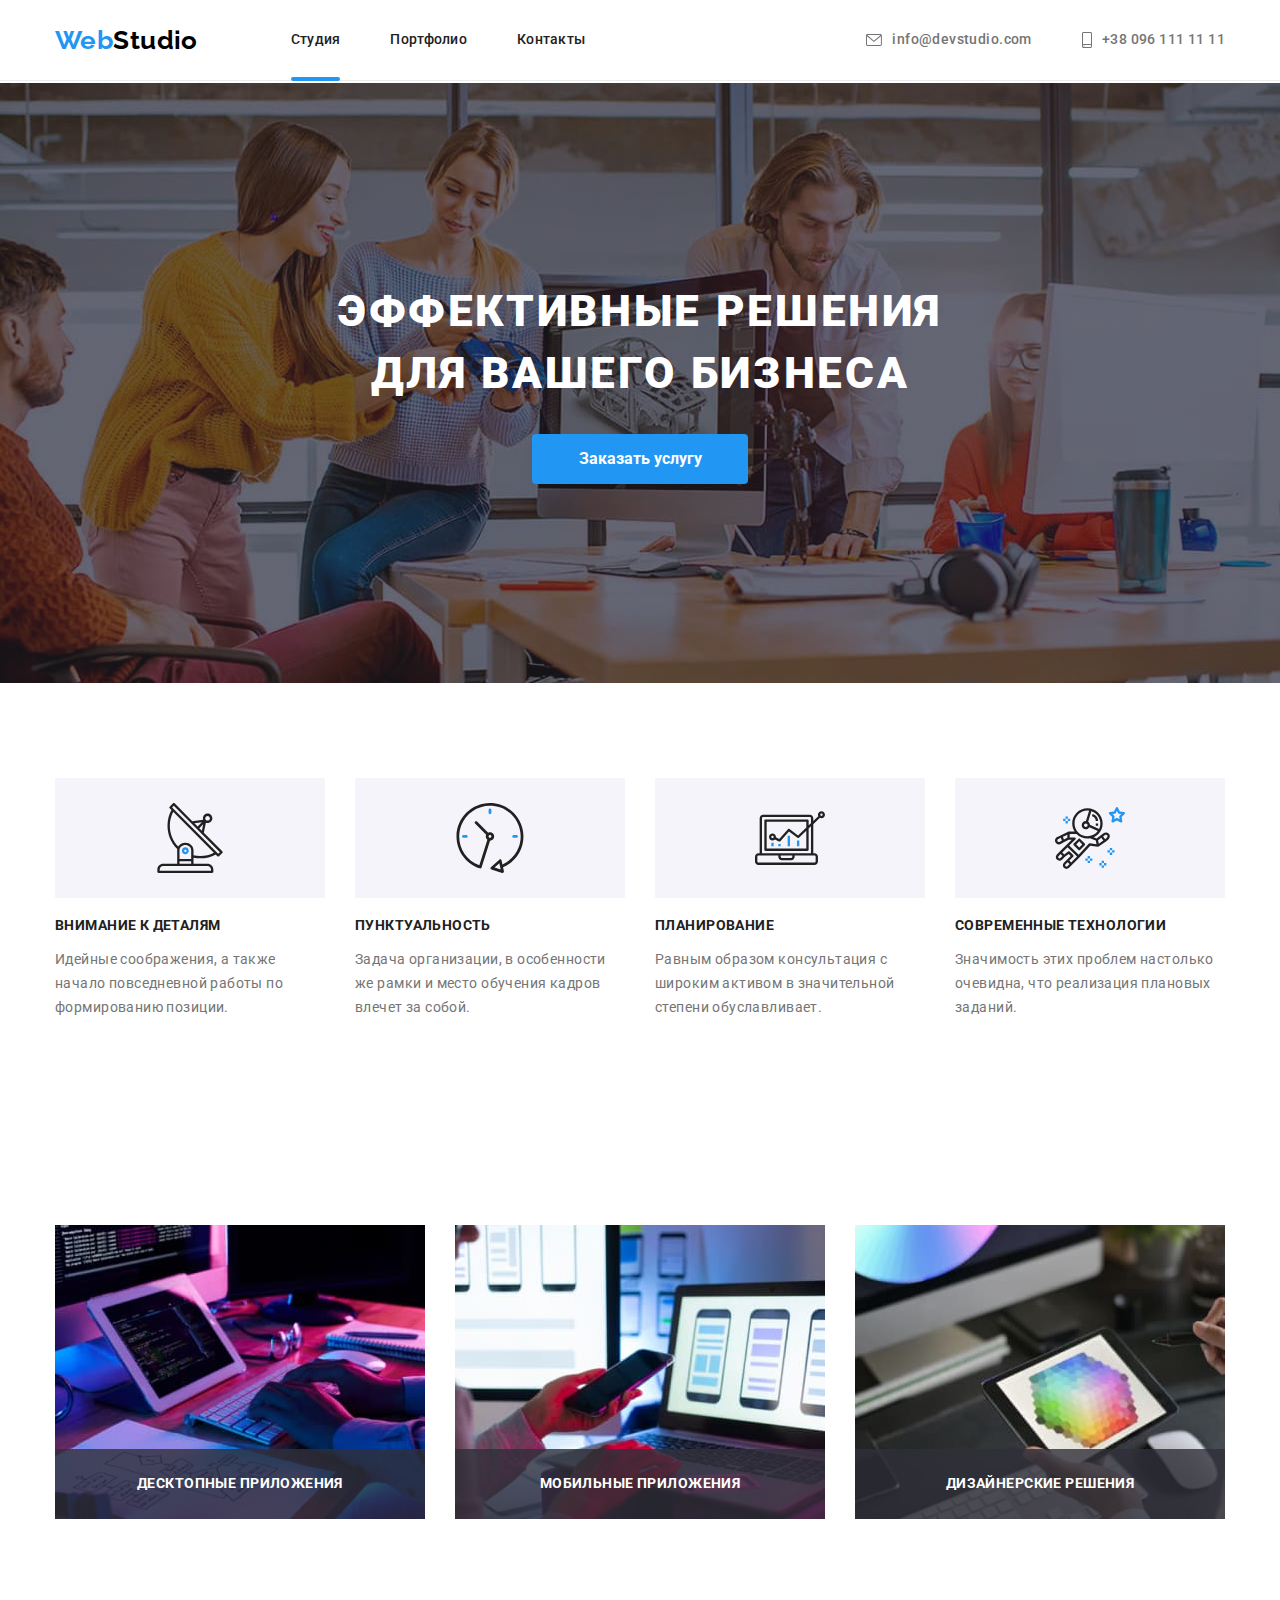
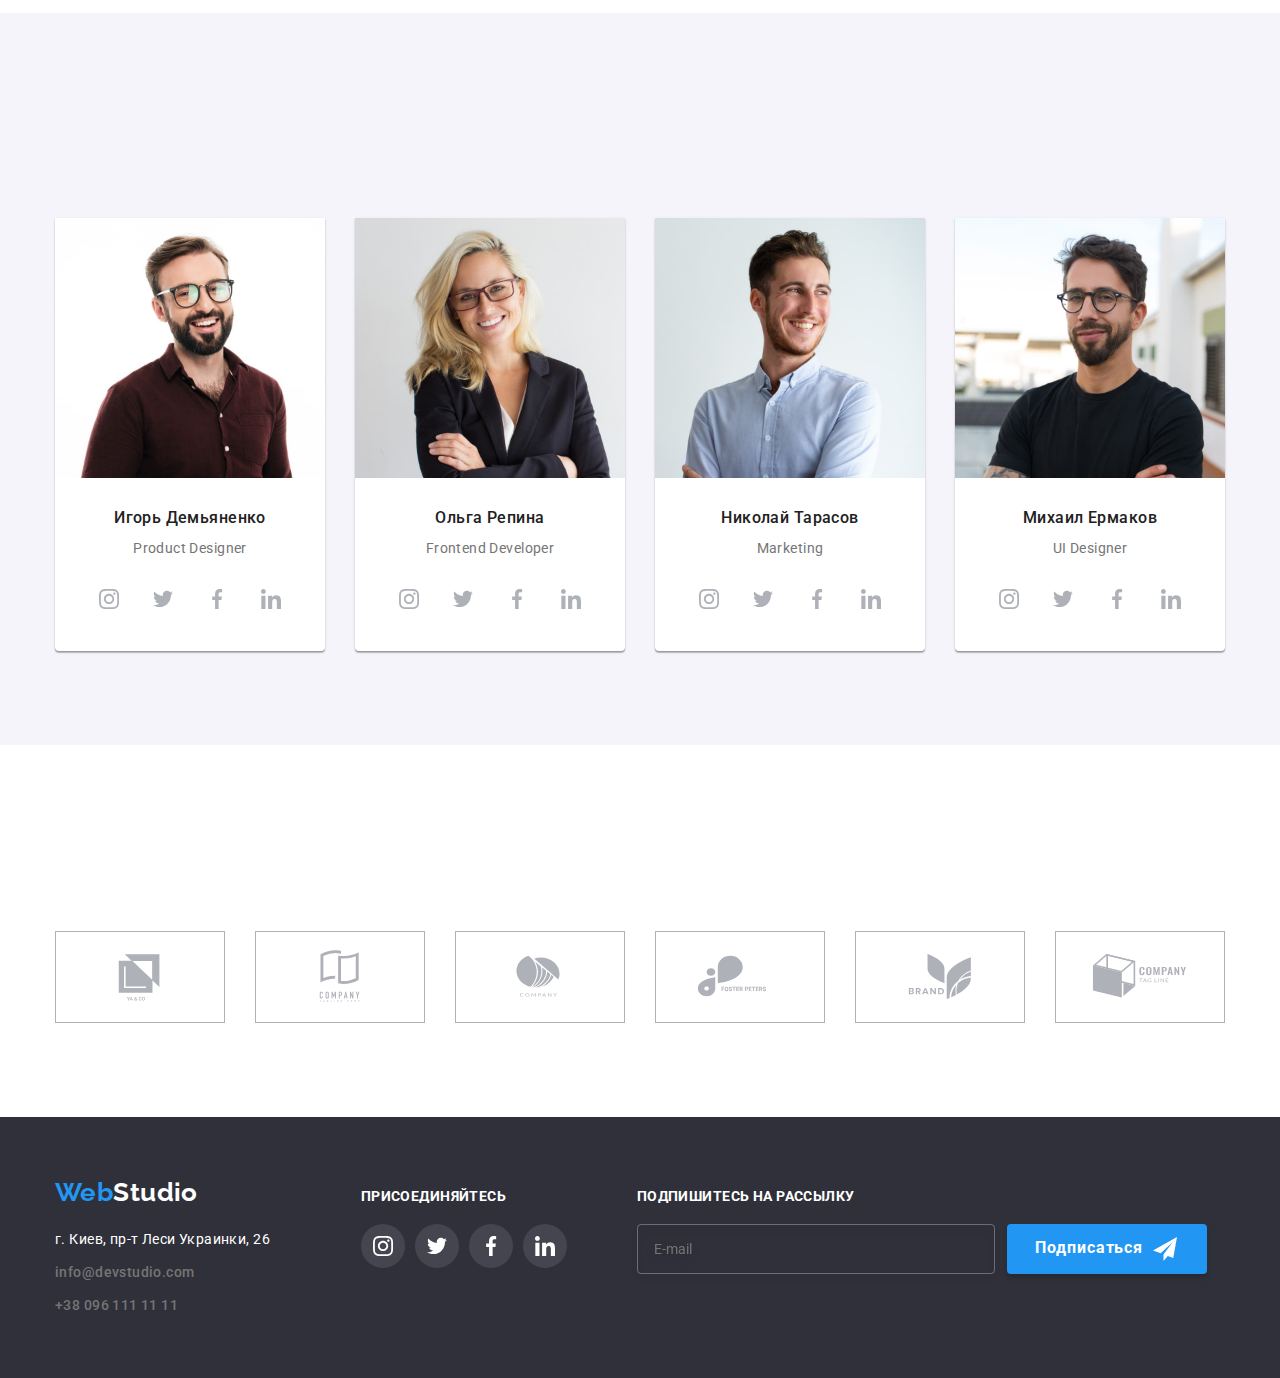
==== index.html @ 2341b4da "add" ====
<!DOCTYPE html>
<html lang="ru">
<head>
    <meta charset="UTF-8">
    <meta http-equiv="X-UA-Compatible" content="IE=edge">
    <meta name="viewport" content="width=device-width, initial-scale=1.0">
    <title>Document</title>
    <link rel="preconnect" href="https://fonts.googleapis.com">
    <link rel="preconnect" href="https://fonts.gstatic.com" crossorigin>
    <link href="https://fonts.googleapis.com/css2?family=Raleway:wght@700&family=Roboto:wght@400;500;700;900&display=swap" rel="stylesheet">
    <link rel="stylesheet" href="https://cdnjs.cloudflare.com/ajax/libs/modern-normalize/1.1.0/modern-normalize.min.css">
    <link rel="stylesheet" href="https://cdnjs.cloudflare.com/ajax/libs/animate.css/4.1.1/animate.min.css" />
    <link href="https://unpkg.com/aos@2.3.1/dist/aos.css" rel="stylesheet">
    <link rel="stylesheet" href="./css/styles.css">
    <link rel="stylesheet" href="./css/main.min.css">
</head>
<body>
    <header class="header">
        <div class="container">
            <nav class="navigation"><a href="./index.html" class="logo">Web<span class="logo__two">Studio</span></a>
                <ul class="header__list">
                    <li class="header__list-item"><a href="./index.html" class="header__buttons current">Студия</a></li>
                    <li class="header__list-item"><a href="./portfolio.html" class="header__buttons">Портфолио</a></li>
                    <li class="header__list-item"><a href="#" class="header__buttons">Контакты</a></li>
                </ul>
            </nav>
                <ul class="header__list-two">
                    <li class="header__list-two-item"><a href="mailto:info@devstudio.com" class="email"><svg class="email-envelope" width="16" height="12"><use href="./images/icons.svg#icon-envelope"></use></svg>info@devstudio.com</a></li>
                    <li class="phone-contacts"><a href="tel:+380961111111" class="phone"><svg class="smartphone" width="10" height="16">
                        <use href="./images/icons.svg#icon-smartphone"></use>
                    </svg>+38 096 111 11 11</a></li>
                </ul>
        </div>
    </header>
    
    <main>
        <section class="hero">
            <div class="container hero__container">
                <h1 class="decidions">Эффективные решения для вашего бизнеса</h1>
                <button type="button" class="order__button btn" data-modal-open>Заказать услугу</button>
            </div>
        </section>
        <section class="particular-qualities">
            <div class="container">
                <h2 class="our-qualities visually-hidden">Наши особенности</h2>
                <ul class="our-qualities__list">
                    <li class="our-qualities__list-item">
                        <div class="antenna__background">
                            <svg class="antenna" width="70" height="70"><use href="./images/icons.svg#icon-antenna"></use></svg>
                        </div>
                        <div>
                            <h3 class="our-special-quality">Внимание к деталям</h3>
                            <p class="our-qualities__text">Идейные соображения, а также начало повседневной работы по формированию позиции.</p>
                        </div>
                    </li>
                    <li class="our-qualities__list-item">
                        <div class="clock__background"><svg class="clock" width="70" height="70"><use href="./images/icons.svg#icon-clock"></use></svg></div>
                        <div>
                            <h3 class="our-special-quality">Пунктуальность</h3>
                            <p class="our-qualities__text">Задача организации, в особенности же рамки и место обучения кадров влечет за собой.</p>
                        </div>
                    </li>
                    <li class="our-qualities__list-item">
                        <div class="diagram__background"><svg class="diagram" width="70" height="70"><use href="./images/icons.svg#icon-diagram"></use></svg></div>
                        <div>
                            <h3 class="our-special-quality">Планирование</h3>
                            <p class="our-qualities__text">Равным образом консультация с широким активом в значительной степени обуславливает.</p>
                        </div>
                    </li>
                    <li>
                        <div class="astronaut__background"><svg class="astronaut" width="70" height="70"><use href="./images/icons.svg#icon-astronaut"></use></svg></div>
                        <div>
                            <h3 class="our-special-quality">Современные технологии</h3>
                            <p class="our-qualities__text">Значимость этих проблем настолько очевидна, что реализация плановых заданий.</p>
                        </div>
                    </li>

                </ul>

            </div>
        </section>

        <section class="what-we-do__section">
            <div class="container">
                <h2 class="what-we-do" data-aos="zoom-in">Чем мы занимаемся</h2>
                <ul class="what-we-do__list">
                    <li class="what-we-do__photo">
                        <div class="what-we-do__div">
                            <img src="./images/img1.jpg" alt="Человек работает с ноутбуком" width="370" height="294">
                            <p class="what-we-do__wrap">Десктопные приложения</p>
                        </div>
                    </li>
                    <li class="what-we-do__photo">
                        <div class="what-we-do__div">
                            <img src="./images/img7.jpg" alt="Человек работает с телефоном" width="370" height="294">
                            <p class="what-we-do__wrap">Мобильные приложения</p>
                        </div>
                    </li>
                    <li class="what-we-do__photo">
                        <div class="what-we-do__div">
                            <img src="./images/img6.jpg" alt="Человек работает с планшетом" width="370" height="294">
                            <p class="what-we-do__wrap">Дизайнерские решения</p>
                        </div>
                    </li>
                </ul>
            </div>
        </section>

        <section class="team">
            <div class="container">
            <h2 class="our-team" data-aos="zoom-in">Наша команда</h2>
            <ul class="team__list">
                <li class="team__member">
                    <img src="./images/img2.jpg" alt="Улыбающийся мужчина в очках с бородой" width="270" height="260">
                    <div class="name-role">
                        <h3 class="name-surname">Игорь Демьяненко</h3>
                        <p class="role">Product Designer</p>
                        <ul class="media-item__list">
                            <li class="social-media"><a href="" class="media-item media-item-footer"><svg class="instagram" width="20" height="20"><use href="./images/icons.svg#icon-instagram"></use></svg></a></li>
                            <li class="social-media"><a href="" class="media-item media-item-footer"><svg class="twitter" width="20" height="20"><use href="./images/icons.svg#icon-twitter"></use></svg></a></li>
                            <li class="social-media"><a href="" class="media-item media-item-footer"><svg class="facebook" width="20" height="20"><use href="./images/icons.svg#icon-facebook"></use></svg></a></li>
                            <li class="social-media"><a href="" class="media-item media-item-footer"><svg class="linkedin" width="20" height="20"><use href="./images/icons.svg#icon-linkedin"></use></svg></a></li>
                        </ul>
                    </div>
                </li>

                <li class="team__member">
                    <img src="./images/img3.jpg" alt="Улыбающаяся женщина в очках" width="270" height="260">
                    <div class="name-role">
                        <h3 class="name-surname">Ольга Репина</h3>
                        <p class="role">Frontend Developer</p>
                        <ul class="media-item__list">
                            <li class="social-media"><a href="" class="media-item media-item-footer"><svg class="instagram" width="20" height="20"><use href="./images/icons.svg#icon-instagram"></use></svg></a></li>
                            <li class="social-media"><a href="" class="media-item media-item-footer"><svg class="twitter" width="20" height="20"><use href="./images/icons.svg#icon-twitter"></use></svg></a></li>
                            <li class="social-media"><a href="" class="media-item media-item-footer"><svg class="facebook" width="20" height="20"><use href="./images/icons.svg#icon-facebook"></use></svg></a></li>
                            <li class="social-media"><a href="" class="media-item media-item-footer"><svg class="linkedin" width="20" height="20"><use href="./images/icons.svg#icon-linkedin"></use></svg></a></li>
                        </ul>
                    </div>
                </li>

                <li class="team__member">
                    <img src="./images/img4.jpg" alt="Улыбающийся мужчина с маленькой бородой" width="270" height="260">
                    <div class="name-role">
                        <h3 class="name-surname">Николай Тарасов</h3>
                        <p class="role">Marketing</p>
                        <ul class="media-item__list">
                            <li class="social-media"><a href="" class="media-item media-item-footer"><svg class="instagram" width="20" height="20"><use href="./images/icons.svg#icon-instagram"></use></svg></a></li>
                            <li class="social-media"><a href="" class="media-item media-item-footer"><svg class="twitter" width="20" height="20"><use href="./images/icons.svg#icon-twitter"></use></svg></a></li>
                            <li class="social-media"><a href="" class="media-item media-item-footer"><svg class="facebook" width="20" height="20"><use href="./images/icons.svg#icon-facebook"></use></svg></a></li>
                            <li class="social-media"><a href="" class="media-item media-item-footer"><svg class="linkedin" width="20" height="20"><use href="./images/icons.svg#icon-linkedin"></use></svg></a></li>
                        </ul>
                    </div>
                    
                </li>
                
                <li class="team__member">
                    <img src="./images/img5.jpg" alt="Легко улыбающийся мужчина в очках с бородой" width="270" height="260">
                    <div class="name-role">
                        <h3 class="name-surname">Михаил Ермаков</h3>
                        <p class="role">UI Designer</p>
                        <ul class="media-item__list">
                            <li class="media-li"><a href="" class="media-item media-item-footer"><svg class="instagram" width="20" height="20"><use href="./images/icons.svg#icon-instagram"></use></svg></a></li>
                            <li class="media-li"><a href="" class="media-item media-item-footer"><svg class="twitter" width="20" height="20"><use href="./images/icons.svg#icon-twitter"></use></svg></a></li>
                            <li class="media-li"><a href="" class="media-item media-item-footer"><svg class="facebook" width="20" height="20"><use href="./images/icons.svg#icon-facebook"></use></svg></a></li>
                            <li class="media-li"><a href="" class="media-item media-item-footer"><svg class="linkedin" width="20" height="20"><use href="./images/icons.svg#icon-linkedin"></use></svg></a></li>
                        </ul>

                    </div>
                </li>
            </ul>
            </div>
        </section>
        <section class="clients">
            <div class="container">
                <h2 class="our-clients" data-aos="zoom-in">Постоянные клиенты</h2>
                <ul class="clients__list">
                    <li class="clients__list-member"><a href="" class="link-of-clients__list"><svg class="clients__svg" width="106" height="60"><use href="./images/icons.svg#icon-companyone"></use></svg></a></li>
                    <li class="clients__list-member"><a href="" class="link-of-clients__list"><svg class="clients__svg" width="106" height="60"><use href="./images/icons.svg#icon-companytwo"></use></svg></a></li>
                    <li class="clients__list-member"><a href="" class="link-of-clients__list"><svg class="clients__svg" width="106" height="60"><use href="./images/icons.svg#icon-Logothree"></use></svg></a></li>
                    <li class="clients__list-member"><a href="" class="link-of-clients__list"><svg class="clients__svg" width="106" height="60"><use href="./images/icons.svg#icon-Logofour"></use></svg></a></li>
                    <li class="clients__list-member"><a href="" class="link-of-clients__list"><svg class="clients__svg" width="106" height="60"><use href="./images/icons.svg#icon-Logofive"></use></svg></a></li>
                    <li class="clients__list-member"><a href="" class="link-of-clients__list"><svg class="clients__svg" width="106" height="60"><use href="./images/icons.svg#icon-Logosix"></use></svg></a></li>
                </ul>
            </div>
        </section>

    </main>
    <footer class="footer">
        <div class="container">
            <div class="footer__section">
                <a href="./index.html" class="logo">Web<span class="logo__three">Studio</span></a>
                <address>
                    <ul class="footer__list">
                        <li class="footer__list-item"><a href="https://goo.gl/maps/CPtrU1FHBa2aNyZL9" target="_blank" rel="noopener noreferrer nofollow" class="location">г. Киев, пр-т Леси Украинки, 26</a></li>
                        <li class="footer__list-item"><a href="mailto:info@devstudio.com" class="email">info@devstudio.com</a></li>
                        <li class="footer__list-item"><a href="tel:+380961111111" class="phone">+38 096 111 11 11</a></li>
                    </ul>
                </address>
            </div>
            <div class="footer__section">
                <p class="footer__join">Присоединяйтесь</h2>
                <ul class="footer__media-list">
                    <li class="footer__social-media"><a href="" class="footer__media-item media-item-footer"><svg class="footer__instagram" width="20" height="20"><use href="./images/icons.svg#icon-instagram"></use></svg></a></li>
                    <li class="footer__social-media"><a href="" class="footer__media-item media-item-footer"><svg class="footer__twitter" width="20" height="20"><use href="./images/icons.svg#icon-twitter"></use></svg></a></li>
                    <li class="footer__social-media"><a href="" class="footer__media-item media-item-footer"><svg class="footer__facebook" width="20" height="20"><use href="./images/icons.svg#icon-facebook"></use></svg></a></li>
                    <li class="footer__social-media"><a href="" class="footer__media-item media-item-footer"><svg class="footer__linkedin" width="20" height="20"><use href="./images/icons.svg#icon-linkedin"></use></svg></a></li>
                </ul>
            </div>
            <div>
                <p class="footer__sign-up">Подпишитесь на рассылку</p>
                <form class="online__form">
                    <input type="email" class="online__input" placeholder="E-mail">
                    <button type="submit" class="online__btn btn">Подписаться <svg class="send-icon" width="24" height="24"><use href="./images/icons.svg#icon-icon-send"></use></svg></button>
                </form>

            </div>
        </div>
    </footer>
    <div class="backdrop is-hidden" data-modal>
        <div class="modal">
            <button type="button" class="modal-close" data-modal-close><svg class="modal-icon" width="18" height="18"><use href="./images/icons.svg#icon-close-black-18dp3"></use></svg></button>
            <p class="modal-title">Оставьте свои данные, мы вам перезвоним</p>
            <form action="" class="modal-form">
                <div class="input-field">
                    <label for="user-first-name" class="modal-form-p">Имя</label>     
                    
                    <div class="input-wrap">
                        <input type="text" class="form-input" name="user-name" required id="user-first-name">
                        <svg class="modal-form-svg" width="18" height="18"><use href="./images/icons.svg#icon-person-black-18dp"></use></svg>
                    </div>
                    
                </div>

                <div class="input-field">
                    <label for="user-tel" class="modal-form-p">Телефон</label>
                    <div class="input-wrap">
                        <input type="tel" class="form-input" name="user-phone" required id="user-tel">
                        <svg class="modal-form-svg" width="18" height="18"><use href="./images/icons.svg#icon-phone-black-18dp"></use></svg>
                    </div>
                </div>
                
                <div class="input-field">
                    <label for="user-poshta" class="modal-form-p">Почта</label>
                    <div class="input-wrap">
                        <input type="email" class="form-input" name="user-mail" required id="user-poshta">
                        <svg class="modal-form-svg" width="18" height="18"><use href="./images/icons.svg#icon-email-black-18dp"></use></svg>
                    </div>
                </div>
                
                <div class="input-field">
                    <label for="user-comm" class="modal-form-p">Комментарий</label>
                    <textarea name="user-comment" id="user-comm" cols="30" rows="10" placeholder="Введите текст" class="form-input-comment"></textarea>
                </div>
                
                <div class="input-field">
                    <input type="checkbox" name="user-policy" value="true" class="input-check visually-hidden" id="user-policy">
                    <label for="user-policy" class="check-text"> <span><svg class="check-icon" width="16" height="15"><use href="./images/icons.svg#icon-Vector"></use></svg></span>Погоджуюся з розсилкою та приймаю &nbsp <a href="#" class="link-input"> Умови договору</a></label>

                </div>

                <div class="button-field">
                    <button type="submit" class="send-btn btn">Отправить</button>
                </div>
            </form>
        </div>
    </div>
    <script src="https://unpkg.com/aos@2.3.1/dist/aos.js"></script>
    <script>
        AOS.init();
    </script>
    <script src="./js/modal.js"></script>
</body>
</html>
---- css/styles.css ----

---- css/main.min.css ----
:root{--primary-text-colour: #212121;--accent-text-colour: #2196F3;--background-colour: #FFFFFF;--black-colour: #000;--grey-colour: #2F303A;--light-grey-colour: #757575;--for-one-white: #F5F4FA;--smth-grey: #EEEEEE;--for-header: #ECECEC;--for-media: #AFB1B8}.visually-hidden{position:absolute;white-space:nowrap;width:1px;height:1px;overflow:hidden;border:0;padding:0;clip:rect(0 0 0 0);clip-path:inset(50%);margin:-1px}.container{width:1200px;padding-left:15px;padding-right:15px;margin:0 auto}.list-member{border-radius:4px;margin-right:30px;width:170px;height:92px}.list-member:last-child{margin-right:0}.list-member:hover,.list-member:focus{border:1px solid var(--accent-text-colour)}.media-item-footer{width:44px;height:44px;border-radius:50%;display:flex;align-items:center;justify-content:center;transition:background-color 250ms cubic-bezier(0.4, 0, 0.2, 1)}.media-item-footer:hover,.media-item-footer:focus{background-color:var(--accent-text-colour)}.btn{font-weight:700;font-size:16px;line-height:30px;cursor:pointer;background-color:var(--accent-text-colour);color:var(--background-colour);border:1px rgba(0,0,0,0);transition:background-color 250ms cubic-bezier(0.4, 0, 0.2, 1)}.btn:hover,.btn:focus{background:#188ce8;box-shadow:0px 4px 4px rgba(0,0,0,.15)}a{display:inline-block;text-decoration:none}img{display:block;max-width:100%;height:auto}ul{padding:0;margin:0;list-style:none}body{background-color:var(--background-colour);color:var(--primary-text-colour);font-family:"Roboto",sans-serif;font-size:14px;line-height:1.71;letter-spacing:.03em}.header{border-bottom:1px solid var(--for-header)}.header .container{display:flex;align-items:center}.logo{font-family:"Raleway",sans-serif;font-weight:700;font-size:26px;line-height:1.19;color:var(--accent-text-colour);margin-right:93px;display:block;display:flex}.logo__two{color:var(--black-colour);display:flex}.current:after{content:"";position:absolute;display:block;width:100%;height:4px;bottom:-1px;left:0;background-color:var(--accent-text-colour);border:none;border-radius:2px}.header__list{margin:0;padding:0;display:block;display:flex;align-items:center}.header__list .header__list-item{margin-right:50px}.header__list .header__list-item:last-child{margin-right:0}.header__list .phone-contacts{margin-right:0}.header__list:hover,.header__list:focus{color:var(--accent-text-colour)}.header__list-two{margin:0;padding:0;display:block;display:flex;align-items:center}.header__list-two .header__list-two-item{margin-right:50px}.header__list-two:hover,.header__list-two:focus{color:var(--accent-text-colour)}.navigation{margin-right:auto;display:flex;align-items:center}.header__buttons{position:relative;font-weight:500;font-size:14px;line-height:1.14;letter-spacing:.02em;color:var(--primary-text-colour);padding-top:32px;padding-bottom:32px;display:inline-block;transition:color 250ms cubic-bezier(0.4, 0, 0.2, 1)}.header__buttons:hover,.header__buttons:focus{color:var(--accent-text-colour)}.phone{color:var(--light-grey-colour);font-weight:500;display:flex;align-items:center;fill:currentColor;transition:color 250ms cubic-bezier(0.4, 0, 0.2, 1)}.phone:focus,.phone:hover{color:var(--accent-text-colour)}.email{color:var(--light-grey-colour);font-weight:500;display:flex;align-items:center;fill:currentColor;transition:color 250ms cubic-bezier(0.4, 0, 0.2, 1)}.email:focus,.email:hover{color:var(--accent-text-colour)}.email-envelope{margin-right:10px}.smartphone{margin-right:10px}.smartphone:hover,.smartphone:focus{fill:var(--accent-text-colour)}.hero{background-image:linear-gradient(rgba(47, 48, 58, 0.4), rgba(47, 48, 58, 0.4)),url(../images/hero.jpg);background-position:center;background-size:1600px 600px;background-repeat:no-repeat;text-align:center;padding-bottom:200px;padding-top:200px}.order__button{display:inline-block;font-size:16px;font-weight:700;line-height:1.875;cursor:pointer;background-color:var(--accent-text-colour);color:var(--background-colour);border:1px rgba(0,0,0,0);padding:10px 32px;min-width:216px;border-radius:4px;transition:background-color 250ms cubic-bezier(0.4, 0, 0.2, 1)}.order__button:hover,.order__button:focus{background:#188ce8;box-shadow:0px 4px 4px rgba(0,0,0,.15)}.decidions{font-weight:900;font-size:44px;line-height:1.4;letter-spacing:.06em;text-transform:uppercase;color:var(--background-colour);margin-top:0px;margin-bottom:30px}.hero__container{width:696px}.particular-qualities{padding-top:94px}.our-qualities{font-weight:700;font-size:36px;line-height:1.7;text-align:center;margin-top:0;margin-bottom:50px}.our-qualities__list{display:flex;padding-left:0px}.our-qualities__list-item{margin-right:30px}.diagram__background,.clock__background,.antenna__background,.astronaut__background{background-color:var(--for-one-white);width:270px;height:120px;display:flex;align-items:center;justify-content:center;margin-bottom:20px}.our-special-quality{margin-top:0;font-weight:700;font-size:14px;line-height:1.14;text-transform:uppercase}.our-qualities__text{font-weight:400;font-size:14px;line-height:1.7;color:var(--light-grey-colour);margin:0}.what-we-do__section{padding-bottom:94px;padding-top:94px}.what-we-do{font-weight:700;font-size:36px;line-height:1.7;text-align:center;margin-top:0;margin-bottom:50px}.what-we-do__list{display:flex;margin-bottom:0;margin-top:0;padding-left:0}.what-we-do__list .what-we-do__photo{margin-right:30px}.what-we-do__list .what-we-do__photo:last-child{margin-right:0px}.what-we-do__div{position:relative}.what-we-do__wrap{font-weight:700;font-size:14px;line-height:1.14;text-align:center;letter-spacing:.03em;text-transform:uppercase;color:var(--background-colour);background-color:rgba(47,48,58,.8);padding-top:27px;width:370px;height:70px;position:absolute;bottom:0;margin:0}.team{background-color:var(--for-one-white);padding-top:94px;padding-bottom:94px;margin-left:0;margin-bottom:0;margin-top:0}.team__list{display:flex}.our-team{font-weight:700;font-size:36px;line-height:1.7;text-align:center;margin-top:0;margin-bottom:50px}.team__member{box-shadow:0px 1px 3px rgba(0,0,0,.12),0px 1px 1px rgba(0,0,0,.14),0px 2px 1px rgba(0,0,0,.2);border-radius:0px 0px 4px 4px;background-color:var(--background-colour)}.team__member:last-child{margin-right:0}.team__list .team__member:not(:last-child){margin-right:30px}.name-surname{font-weight:500;font-size:16px;line-height:1.19;text-align:center;margin-top:0;margin-bottom:10px}.role{font-weight:400;font-size:14px;line-height:1.7;color:var(--light-grey-colour);text-align:center;margin:0;margin-bottom:16px}.name-role{padding-top:30px;padding-bottom:30px}.media-item__list{display:flex;margin-right:10px;align-items:center;justify-content:center;padding:0}.media-item__list:last-child{margin-right:0px;gap:10px}.media-item{background-color:var(--background-colour);color:var(--for-media);fill:currentColor;transition:color 250ms cubic-bezier(0.4, 0, 0.2, 1),background-color 250ms cubic-bezier(0.4, 0, 0.2, 1)}.media-item:hover,.media-item:focus{background-color:var(--accent-text-colour);fill:var(--background-colour)}.our-clients{font-weight:700;font-size:36px;line-height:1.17;text-align:center;letter-spacing:.03em;margin:0;margin-bottom:50px}.clients{padding-top:94px;padding-bottom:94px}.clients__list{display:flex}.link-of-clients__list{border:1px solid var(--for-media);width:100%;height:100%;display:flex;align-items:center;justify-content:center;color:var(--for-media);fill:currentColor;transition:color 250ms cubic-bezier(0.4, 0, 0.2, 1),border 250ms cubic-bezier(0.4, 0, 0.2, 1)}.link-of-clients__list:hover,.link-of-clients__list:focus{color:var(--accent-text-colour);border:1px solid var(--accent-text-colour)}.clients__svg:hover,.clients__svg:focus{fill:currentColor}.clients__list-member{border-radius:4px;margin-right:30px;width:170px;height:92px}.clients__list-member:last-child{margin-right:0}.clients__list-member:hover,.clients__list-member:focus{border:1px solid var(--accent-text-colour)}.footer{background-color:var(--grey-colour);padding-top:60px;padding-bottom:60px;display:flex}.footer .container{display:flex;align-items:baseline}.location{font-size:14px;line-height:1.7;color:var(--background-colour);background-color:var(--grey-colour);transition:color 250ms cubic-bezier(0.4, 0, 0.2, 1)}.location:hover,.location:focus{color:var(--accent-text-colour)}.footer__section{margin-right:70px}.footer__join{font-weight:700;font-size:14px;line-height:16px;margin-top:0;margin-bottom:20px;letter-spacing:.03em;text-transform:uppercase;color:var(--background-colour)}.footer__sign-up{font-weight:700;font-size:14px;line-height:16px;margin-top:0;margin-bottom:20px;letter-spacing:.03em;text-transform:uppercase;color:var(--background-colour)}.footer__media-list{display:flex;align-items:center;margin-bottom:0}.footer__social-media{margin-right:10px}.footer__social-media:last-child{margin-right:0}.footer__media-item{width:44px;height:44px;border-radius:50%;background-color:rgba(255,255,255,.1);display:flex;align-items:center;justify-content:center;transition:background-color 250ms cubic-bezier(0.4, 0, 0.2, 1)}.footer__media-item:hover,.footer__media-item:focus{background-color:var(--accent-text-colour)}.footer__linkedin{fill:var(--background-colour)}.footer__linkedin:focus,.footer__linkedin:hover{fill:var(--background-colour)}.footer__instagram{fill:var(--background-colour)}.footer__instagram:focus,.footer__instagram:hover{fill:var(--background-colour)}.footer__twitter{fill:var(--background-colour)}.footer__twitter:focus,.footer__twitter:hover{fill:var(--background-colour)}.footer__facebook{fill:var(--background-colour)}.footer__facebook:focus,.footer__facebook:hover{fill:var(--background-colour)}.online__form{display:flex}.online__input{width:358px;height:50px;border:1px solid rgba(255,255,255,.3);filter:drop-shadow(0px 4px 4px rgba(0, 0, 0, 0.15));border-radius:4px;background-color:rgba(0,0,0,0);padding-right:16px;padding-left:16px;margin-right:12px}.online__btn{width:200px;height:50px;background:var(--accent-text-colour);box-shadow:0px 4px 4px rgba(0,0,0,.15);border-radius:4px;border:1px rgba(0,0,0,0);font-weight:700;font-size:16px;line-height:1.8;color:var(--background-colour);display:flex;align-items:center;text-align:center;padding-left:28px;letter-spacing:.06em;cursor:pointer}.send-icon{fill:var(--background-colour);margin-left:10px}.footer__list{font-style:normal;margin:0;padding:0}.footer__list:hover,.footer__list:focus{color:var(--accent-text-colour)}.footer__list-item:not(:last-child){margin-bottom:9px}.logo__three{color:var(--background-colour);margin-bottom:20px}.our-works__list{padding-bottom:94px;padding-top:100px}.list-portfolio{display:flex;margin-bottom:50px;padding-left:0;justify-content:center}.list-portfolio .list-portfolio__item{margin-right:8px}.list-portfolio :last-child{margin-right:0}.buttons-portfolio{display:inline-block;cursor:pointer;font-size:16px;line-height:1.6;font-weight:500;text-align:center;font-family:inherit;background-color:var(--for-one-white);border:1px rgba(0,0,0,0);border-radius:4px;padding:6px 22px;min-width:73px;transition:box-shadow 250ms cubic-bezier(0.4, 0, 0.2, 1);transition:color 250ms cubic-bezier(0.4, 0, 0.2, 1);transition:background-color 250ms cubic-bezier(0.4, 0, 0.2, 1)}.buttons-portfolio:hover,.buttons-portfolio:focus{color:var(--background-colour);background-color:var(--accent-text-colour);box-shadow:0px 3px 1px rgba(0,0,0,.1),0px 1px 2px rgba(0,0,0,.08),0px 2px 2px rgba(0,0,0,.12)}.works-list__link{transition:box-shadow 250ms cubic-bezier(0.4, 0, 0.2, 1)}.works-list__link:focus,.works-list__link:hover{box-shadow:0px 1px 1px rgba(0,0,0,.12),0px 4px 4px rgba(0,0,0,.06),1px 4px 6px rgba(0,0,0,.16)}.works-list{display:flex;flex-wrap:wrap;text-align:center;margin:0;padding:0;margin-right:-30px;margin-bottom:-30px}.works-list .works-list__item{width:370px;margin-right:30px;margin-bottom:30px}.works-list__link:hover .portfolio__up-text,.works-list__link:focus .portfolio__up-text{transform:translateY(0)}.portfolio__up-text__wrap{position:relative;overflow:hidden}.portfolio__up-text{position:absolute;text-align:start;top:0;left:0;font-weight:400;font-size:18px;line-height:1.56;letter-spacing:.03em;color:#fff;background-color:rgba(33,150,243,.9);padding:63px 24px;height:100%;transform:translateY(100%);transition:transform 250ms cubic-bezier(0.4, 0, 0.2, 1);margin:0}.works-list__description{padding:20px 24px;border:1px solid var(--smth-grey)}.portfolio-title{font-size:18px;line-height:2;letter-spacing:.06em;margin-top:0;margin-bottom:4px;text-align:start;color:var(--primary-text-colour)}.buttons-ptf:hover,.buttons-ptf:focus{background-color:var(--accent-text-colour);color:var(--background-colour);box-shadow:0px 3px 1px rgba(0,0,0,.1),0px 1px 2px rgba(0,0,0,.08),0px 2px 2px rgba(0,0,0,.12)}.colour-type-of-work{color:var(--light-grey-colour);margin:0;text-align:start}.backdrop{position:fixed;top:0;width:100%;height:100%;background-color:rgba(48,48,48,.467);transition:opacity 250ms cubic-bezier(0.4, 0, 0.2, 1),visibility 250ms}.modal{position:absolute;width:528px;min-height:581px;background-color:var(--background-colour);box-shadow:0px 1px 3px rgba(0,0,0,.12),0px 1px 1px rgba(0,0,0,.14),0px 2px 1px rgba(0,0,0,.2);border-radius:4px;top:50%;left:50%;transform:translate(-50%, -50%) scale(1);transition:transform 250ms;padding:40px}.backdrop.is-hidden .modal{transform:translate(-50%, -50%) scale(0)}.modal-close{position:absolute;right:8px;top:8px;width:30px;height:30px;border:1px solid rgba(0,0,0,.1);border-radius:50%;background-color:rgba(0,0,0,0)}.modal-close:focus,.modal-close:hover{fill:var(--accent-text-colour)}.modal-icon{position:absolute;top:50%;left:50%;transform:translate(-50%, -50%)}.is-hidden{opacity:0;visibility:hidden;pointer-events:none}.no-scroll{overflow:hidden}.modal-title{font-weight:700;font-size:20px;line-height:1.15;text-align:center;letter-spacing:.03em;color:var(--primary-text-colour);margin-bottom:30px;margin-top:0}.form-input{padding-left:42px;padding-right:42px;width:100%;height:40px;border:1px solid rgba(33,33,33,.2);border-radius:4px;font-size:12px}.form-input:focus{outline-color:var(--accent-text-colour)}.input-wrap{position:relative}.input-field{margin-bottom:10px}.modal-form-p{font-weight:400;font-size:12px;line-height:1.17;letter-spacing:.01em;color:var(--light-grey-colour)}.form-input-comment{width:448px;height:120px;border:1px solid rgba(33,33,33,.2);border-radius:4px;padding-left:16px;padding-top:12px;resize:none}.form-input-comment:focus{outline-color:var(--accent-text-colour)}.form-input-comment::placeholder{position:absolute;font-weight:400;font-size:12px;line-height:1.17;letter-spacing:.01em;color:rgba(117,117,117,.5)}.modal-form-svg{position:absolute;left:15px;top:50%;transform:translateY(-50%)}.form-input:focus+.modal-form-svg{fill:var(--accent-text-colour)}.button-field{text-align:center}.send-btn{width:200px;height:50px;align-items:center;text-align:center;letter-spacing:.06em}.check-text{display:flex;font-weight:400;font-size:14px;line-height:1.71;letter-spacing:.03em;color:var(--light-grey-colour);align-items:center;justify-content:center}.check-text span{width:16px;height:15px;border:2px solid var(--primary-text-colour);border-radius:3px;margin-right:5px;display:flex;align-items:center;justify-content:center;transition:background-color 250ms cubic-bezier(0.4, 0, 0.2, 1)}.check-text span:focus{border:2px solid var(--accent-text-colour)}.input-check:checked+.check-text span{background-color:var(--accent-text-colour);border:none}.check-icon{fill:rgba(0,0,0,0)}.input-check:checked+.check-text .check-icon{fill:var(--background-colour);border:none}.link-input{color:var(--accent-text-colour);text-decoration:underline var(--accent-text-colour)}/*# sourceMappingURL=main.min.css.map */
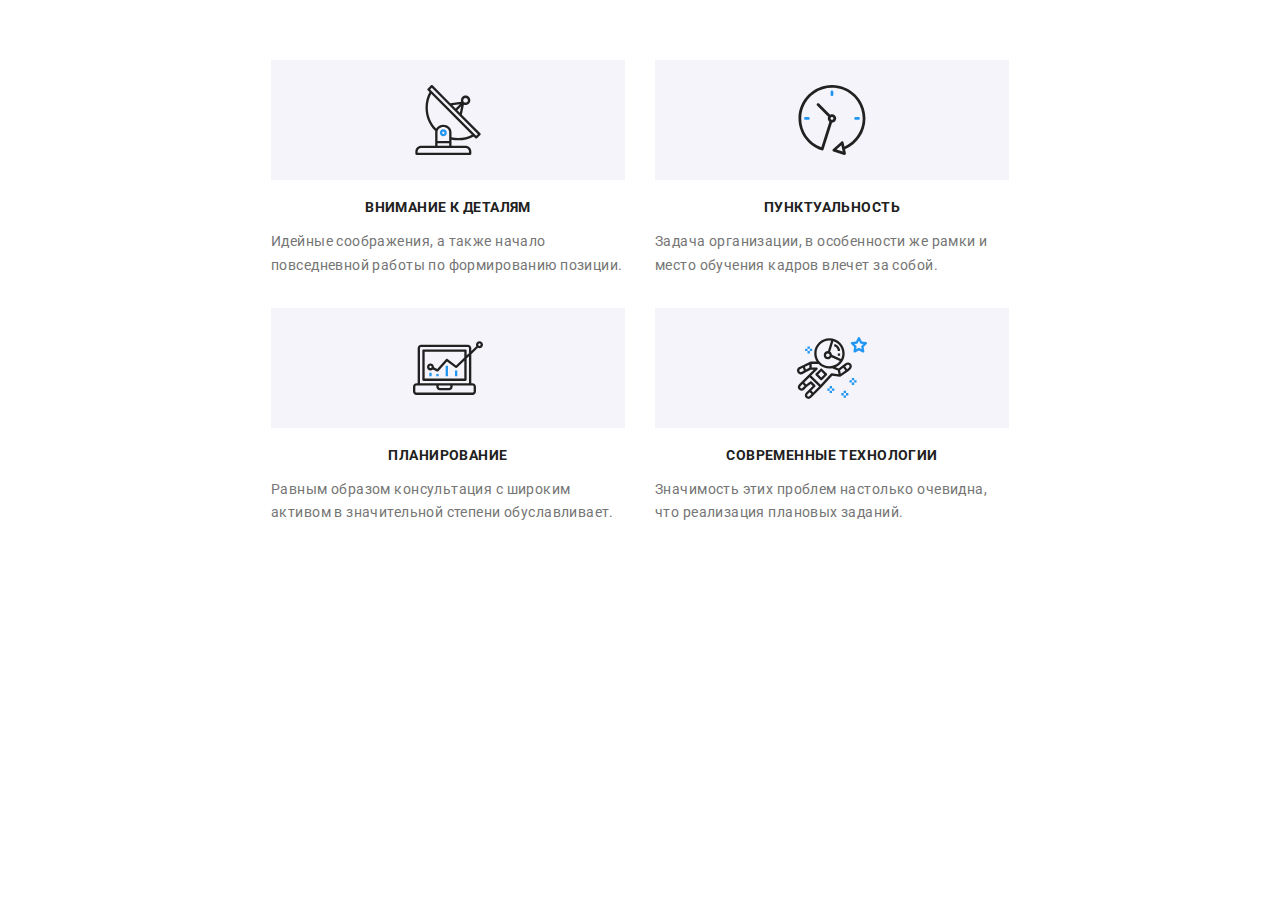
==== commit ca0b41ac: "добавлена часть 8 дз" ====
--- a/index.html
+++ b/index.html
@@ -15,7 +15,7 @@
     <link rel="stylesheet" href="./css/main.min.css">
 </head>
 <body>
-    <header class="header">
+    <!-- <header class="header">
         <div class="container">
             <nav class="navigation"><a href="./index.html" class="logo">Web<span class="logo__two">Studio</span></a>
                 <ul class="header__list">
@@ -31,15 +31,15 @@
                     </svg>+38 096 111 11 11</a></li>
                 </ul>
         </div>
-    </header>
+    </header> -->
     
     <main>
-        <section class="hero">
+        <!-- <section class="hero">
             <div class="container hero__container">
                 <h1 class="decidions">Эффективные решения для вашего бизнеса</h1>
                 <button type="button" class="order__button btn" data-modal-open>Заказать услугу</button>
             </div>
-        </section>
+        </section> -->
         <section class="particular-qualities">
             <div class="container">
                 <h2 class="our-qualities visually-hidden">Наши особенности</h2>
@@ -67,7 +67,7 @@
                             <p class="our-qualities__text">Равным образом консультация с широким активом в значительной степени обуславливает.</p>
                         </div>
                     </li>
-                    <li>
+                    <li class="our-qualities__list-item">
                         <div class="astronaut__background"><svg class="astronaut" width="70" height="70"><use href="./images/icons.svg#icon-astronaut"></use></svg></div>
                         <div>
                             <h3 class="our-special-quality">Современные технологии</h3>
@@ -80,7 +80,7 @@
             </div>
         </section>
 
-        <section class="what-we-do__section">
+        <!-- <section class="what-we-do__section">
             <div class="container">
                 <h2 class="what-we-do" data-aos="zoom-in">Чем мы занимаемся</h2>
                 <ul class="what-we-do__list">
@@ -104,9 +104,9 @@
                     </li>
                 </ul>
             </div>
-        </section>
-
-        <section class="team">
+        </section> -->
+
+        <!-- <section class="team">
             <div class="container">
             <h2 class="our-team" data-aos="zoom-in">Наша команда</h2>
             <ul class="team__list">
@@ -182,10 +182,10 @@
                     <li class="clients__list-member"><a href="" class="link-of-clients__list"><svg class="clients__svg" width="106" height="60"><use href="./images/icons.svg#icon-Logosix"></use></svg></a></li>
                 </ul>
             </div>
-        </section>
+        </section> -->
 
     </main>
-    <footer class="footer">
+    <!-- <footer class="footer">
         <div class="container">
             <div class="footer__section">
                 <a href="./index.html" class="logo">Web<span class="logo__three">Studio</span></a>
@@ -215,7 +215,7 @@
 
             </div>
         </div>
-    </footer>
+    </footer> -->
     <div class="backdrop is-hidden" data-modal>
         <div class="modal">
             <button type="button" class="modal-close" data-modal-close><svg class="modal-icon" width="18" height="18"><use href="./images/icons.svg#icon-close-black-18dp3"></use></svg></button>
--- a/css/main.min.css
+++ b/css/main.min.css
@@ -1 +1 @@
-:root{--primary-text-colour: #212121;--accent-text-colour: #2196F3;--background-colour: #FFFFFF;--black-colour: #000;--grey-colour: #2F303A;--light-grey-colour: #757575;--for-one-white: #F5F4FA;--smth-grey: #EEEEEE;--for-header: #ECECEC;--for-media: #AFB1B8}.visually-hidden{position:absolute;white-space:nowrap;width:1px;height:1px;overflow:hidden;border:0;padding:0;clip:rect(0 0 0 0);clip-path:inset(50%);margin:-1px}.container{width:1200px;padding-left:15px;padding-right:15px;margin:0 auto}.list-member{border-radius:4px;margin-right:30px;width:170px;height:92px}.list-member:last-child{margin-right:0}.list-member:hover,.list-member:focus{border:1px solid var(--accent-text-colour)}.media-item-footer{width:44px;height:44px;border-radius:50%;display:flex;align-items:center;justify-content:center;transition:background-color 250ms cubic-bezier(0.4, 0, 0.2, 1)}.media-item-footer:hover,.media-item-footer:focus{background-color:var(--accent-text-colour)}.btn{font-weight:700;font-size:16px;line-height:30px;cursor:pointer;background-color:var(--accent-text-colour);color:var(--background-colour);border:1px rgba(0,0,0,0);transition:background-color 250ms cubic-bezier(0.4, 0, 0.2, 1)}.btn:hover,.btn:focus{background:#188ce8;box-shadow:0px 4px 4px rgba(0,0,0,.15)}a{display:inline-block;text-decoration:none}img{display:block;max-width:100%;height:auto}ul{padding:0;margin:0;list-style:none}body{background-color:var(--background-colour);color:var(--primary-text-colour);font-family:"Roboto",sans-serif;font-size:14px;line-height:1.71;letter-spacing:.03em}.header{border-bottom:1px solid var(--for-header)}.header .container{display:flex;align-items:center}.logo{font-family:"Raleway",sans-serif;font-weight:700;font-size:26px;line-height:1.19;color:var(--accent-text-colour);margin-right:93px;display:block;display:flex}.logo__two{color:var(--black-colour);display:flex}.current:after{content:"";position:absolute;display:block;width:100%;height:4px;bottom:-1px;left:0;background-color:var(--accent-text-colour);border:none;border-radius:2px}.header__list{margin:0;padding:0;display:block;display:flex;align-items:center}.header__list .header__list-item{margin-right:50px}.header__list .header__list-item:last-child{margin-right:0}.header__list .phone-contacts{margin-right:0}.header__list:hover,.header__list:focus{color:var(--accent-text-colour)}.header__list-two{margin:0;padding:0;display:block;display:flex;align-items:center}.header__list-two .header__list-two-item{margin-right:50px}.header__list-two:hover,.header__list-two:focus{color:var(--accent-text-colour)}.navigation{margin-right:auto;display:flex;align-items:center}.header__buttons{position:relative;font-weight:500;font-size:14px;line-height:1.14;letter-spacing:.02em;color:var(--primary-text-colour);padding-top:32px;padding-bottom:32px;display:inline-block;transition:color 250ms cubic-bezier(0.4, 0, 0.2, 1)}.header__buttons:hover,.header__buttons:focus{color:var(--accent-text-colour)}.phone{color:var(--light-grey-colour);font-weight:500;display:flex;align-items:center;fill:currentColor;transition:color 250ms cubic-bezier(0.4, 0, 0.2, 1)}.phone:focus,.phone:hover{color:var(--accent-text-colour)}.email{color:var(--light-grey-colour);font-weight:500;display:flex;align-items:center;fill:currentColor;transition:color 250ms cubic-bezier(0.4, 0, 0.2, 1)}.email:focus,.email:hover{color:var(--accent-text-colour)}.email-envelope{margin-right:10px}.smartphone{margin-right:10px}.smartphone:hover,.smartphone:focus{fill:var(--accent-text-colour)}.hero{background-image:linear-gradient(rgba(47, 48, 58, 0.4), rgba(47, 48, 58, 0.4)),url(../images/hero.jpg);background-position:center;background-size:1600px 600px;background-repeat:no-repeat;text-align:center;padding-bottom:200px;padding-top:200px}.order__button{display:inline-block;font-size:16px;font-weight:700;line-height:1.875;cursor:pointer;background-color:var(--accent-text-colour);color:var(--background-colour);border:1px rgba(0,0,0,0);padding:10px 32px;min-width:216px;border-radius:4px;transition:background-color 250ms cubic-bezier(0.4, 0, 0.2, 1)}.order__button:hover,.order__button:focus{background:#188ce8;box-shadow:0px 4px 4px rgba(0,0,0,.15)}.decidions{font-weight:900;font-size:44px;line-height:1.4;letter-spacing:.06em;text-transform:uppercase;color:var(--background-colour);margin-top:0px;margin-bottom:30px}.hero__container{width:696px}.particular-qualities{padding-top:94px}.our-qualities{font-weight:700;font-size:36px;line-height:1.7;text-align:center;margin-top:0;margin-bottom:50px}.our-qualities__list{display:flex;padding-left:0px}.our-qualities__list-item{margin-right:30px}.diagram__background,.clock__background,.antenna__background,.astronaut__background{background-color:var(--for-one-white);width:270px;height:120px;display:flex;align-items:center;justify-content:center;margin-bottom:20px}.our-special-quality{margin-top:0;font-weight:700;font-size:14px;line-height:1.14;text-transform:uppercase}.our-qualities__text{font-weight:400;font-size:14px;line-height:1.7;color:var(--light-grey-colour);margin:0}.what-we-do__section{padding-bottom:94px;padding-top:94px}.what-we-do{font-weight:700;font-size:36px;line-height:1.7;text-align:center;margin-top:0;margin-bottom:50px}.what-we-do__list{display:flex;margin-bottom:0;margin-top:0;padding-left:0}.what-we-do__list .what-we-do__photo{margin-right:30px}.what-we-do__list .what-we-do__photo:last-child{margin-right:0px}.what-we-do__div{position:relative}.what-we-do__wrap{font-weight:700;font-size:14px;line-height:1.14;text-align:center;letter-spacing:.03em;text-transform:uppercase;color:var(--background-colour);background-color:rgba(47,48,58,.8);padding-top:27px;width:370px;height:70px;position:absolute;bottom:0;margin:0}.team{background-color:var(--for-one-white);padding-top:94px;padding-bottom:94px;margin-left:0;margin-bottom:0;margin-top:0}.team__list{display:flex}.our-team{font-weight:700;font-size:36px;line-height:1.7;text-align:center;margin-top:0;margin-bottom:50px}.team__member{box-shadow:0px 1px 3px rgba(0,0,0,.12),0px 1px 1px rgba(0,0,0,.14),0px 2px 1px rgba(0,0,0,.2);border-radius:0px 0px 4px 4px;background-color:var(--background-colour)}.team__member:last-child{margin-right:0}.team__list .team__member:not(:last-child){margin-right:30px}.name-surname{font-weight:500;font-size:16px;line-height:1.19;text-align:center;margin-top:0;margin-bottom:10px}.role{font-weight:400;font-size:14px;line-height:1.7;color:var(--light-grey-colour);text-align:center;margin:0;margin-bottom:16px}.name-role{padding-top:30px;padding-bottom:30px}.media-item__list{display:flex;margin-right:10px;align-items:center;justify-content:center;padding:0}.media-item__list:last-child{margin-right:0px;gap:10px}.media-item{background-color:var(--background-colour);color:var(--for-media);fill:currentColor;transition:color 250ms cubic-bezier(0.4, 0, 0.2, 1),background-color 250ms cubic-bezier(0.4, 0, 0.2, 1)}.media-item:hover,.media-item:focus{background-color:var(--accent-text-colour);fill:var(--background-colour)}.our-clients{font-weight:700;font-size:36px;line-height:1.17;text-align:center;letter-spacing:.03em;margin:0;margin-bottom:50px}.clients{padding-top:94px;padding-bottom:94px}.clients__list{display:flex}.link-of-clients__list{border:1px solid var(--for-media);width:100%;height:100%;display:flex;align-items:center;justify-content:center;color:var(--for-media);fill:currentColor;transition:color 250ms cubic-bezier(0.4, 0, 0.2, 1),border 250ms cubic-bezier(0.4, 0, 0.2, 1)}.link-of-clients__list:hover,.link-of-clients__list:focus{color:var(--accent-text-colour);border:1px solid var(--accent-text-colour)}.clients__svg:hover,.clients__svg:focus{fill:currentColor}.clients__list-member{border-radius:4px;margin-right:30px;width:170px;height:92px}.clients__list-member:last-child{margin-right:0}.clients__list-member:hover,.clients__list-member:focus{border:1px solid var(--accent-text-colour)}.footer{background-color:var(--grey-colour);padding-top:60px;padding-bottom:60px;display:flex}.footer .container{display:flex;align-items:baseline}.location{font-size:14px;line-height:1.7;color:var(--background-colour);background-color:var(--grey-colour);transition:color 250ms cubic-bezier(0.4, 0, 0.2, 1)}.location:hover,.location:focus{color:var(--accent-text-colour)}.footer__section{margin-right:70px}.footer__join{font-weight:700;font-size:14px;line-height:16px;margin-top:0;margin-bottom:20px;letter-spacing:.03em;text-transform:uppercase;color:var(--background-colour)}.footer__sign-up{font-weight:700;font-size:14px;line-height:16px;margin-top:0;margin-bottom:20px;letter-spacing:.03em;text-transform:uppercase;color:var(--background-colour)}.footer__media-list{display:flex;align-items:center;margin-bottom:0}.footer__social-media{margin-right:10px}.footer__social-media:last-child{margin-right:0}.footer__media-item{width:44px;height:44px;border-radius:50%;background-color:rgba(255,255,255,.1);display:flex;align-items:center;justify-content:center;transition:background-color 250ms cubic-bezier(0.4, 0, 0.2, 1)}.footer__media-item:hover,.footer__media-item:focus{background-color:var(--accent-text-colour)}.footer__linkedin{fill:var(--background-colour)}.footer__linkedin:focus,.footer__linkedin:hover{fill:var(--background-colour)}.footer__instagram{fill:var(--background-colour)}.footer__instagram:focus,.footer__instagram:hover{fill:var(--background-colour)}.footer__twitter{fill:var(--background-colour)}.footer__twitter:focus,.footer__twitter:hover{fill:var(--background-colour)}.footer__facebook{fill:var(--background-colour)}.footer__facebook:focus,.footer__facebook:hover{fill:var(--background-colour)}.online__form{display:flex}.online__input{width:358px;height:50px;border:1px solid rgba(255,255,255,.3);filter:drop-shadow(0px 4px 4px rgba(0, 0, 0, 0.15));border-radius:4px;background-color:rgba(0,0,0,0);padding-right:16px;padding-left:16px;margin-right:12px}.online__btn{width:200px;height:50px;background:var(--accent-text-colour);box-shadow:0px 4px 4px rgba(0,0,0,.15);border-radius:4px;border:1px rgba(0,0,0,0);font-weight:700;font-size:16px;line-height:1.8;color:var(--background-colour);display:flex;align-items:center;text-align:center;padding-left:28px;letter-spacing:.06em;cursor:pointer}.send-icon{fill:var(--background-colour);margin-left:10px}.footer__list{font-style:normal;margin:0;padding:0}.footer__list:hover,.footer__list:focus{color:var(--accent-text-colour)}.footer__list-item:not(:last-child){margin-bottom:9px}.logo__three{color:var(--background-colour);margin-bottom:20px}.our-works__list{padding-bottom:94px;padding-top:100px}.list-portfolio{display:flex;margin-bottom:50px;padding-left:0;justify-content:center}.list-portfolio .list-portfolio__item{margin-right:8px}.list-portfolio :last-child{margin-right:0}.buttons-portfolio{display:inline-block;cursor:pointer;font-size:16px;line-height:1.6;font-weight:500;text-align:center;font-family:inherit;background-color:var(--for-one-white);border:1px rgba(0,0,0,0);border-radius:4px;padding:6px 22px;min-width:73px;transition:box-shadow 250ms cubic-bezier(0.4, 0, 0.2, 1);transition:color 250ms cubic-bezier(0.4, 0, 0.2, 1);transition:background-color 250ms cubic-bezier(0.4, 0, 0.2, 1)}.buttons-portfolio:hover,.buttons-portfolio:focus{color:var(--background-colour);background-color:var(--accent-text-colour);box-shadow:0px 3px 1px rgba(0,0,0,.1),0px 1px 2px rgba(0,0,0,.08),0px 2px 2px rgba(0,0,0,.12)}.works-list__link{transition:box-shadow 250ms cubic-bezier(0.4, 0, 0.2, 1)}.works-list__link:focus,.works-list__link:hover{box-shadow:0px 1px 1px rgba(0,0,0,.12),0px 4px 4px rgba(0,0,0,.06),1px 4px 6px rgba(0,0,0,.16)}.works-list{display:flex;flex-wrap:wrap;text-align:center;margin:0;padding:0;margin-right:-30px;margin-bottom:-30px}.works-list .works-list__item{width:370px;margin-right:30px;margin-bottom:30px}.works-list__link:hover .portfolio__up-text,.works-list__link:focus .portfolio__up-text{transform:translateY(0)}.portfolio__up-text__wrap{position:relative;overflow:hidden}.portfolio__up-text{position:absolute;text-align:start;top:0;left:0;font-weight:400;font-size:18px;line-height:1.56;letter-spacing:.03em;color:#fff;background-color:rgba(33,150,243,.9);padding:63px 24px;height:100%;transform:translateY(100%);transition:transform 250ms cubic-bezier(0.4, 0, 0.2, 1);margin:0}.works-list__description{padding:20px 24px;border:1px solid var(--smth-grey)}.portfolio-title{font-size:18px;line-height:2;letter-spacing:.06em;margin-top:0;margin-bottom:4px;text-align:start;color:var(--primary-text-colour)}.buttons-ptf:hover,.buttons-ptf:focus{background-color:var(--accent-text-colour);color:var(--background-colour);box-shadow:0px 3px 1px rgba(0,0,0,.1),0px 1px 2px rgba(0,0,0,.08),0px 2px 2px rgba(0,0,0,.12)}.colour-type-of-work{color:var(--light-grey-colour);margin:0;text-align:start}.backdrop{position:fixed;top:0;width:100%;height:100%;background-color:rgba(48,48,48,.467);transition:opacity 250ms cubic-bezier(0.4, 0, 0.2, 1),visibility 250ms}.modal{position:absolute;width:528px;min-height:581px;background-color:var(--background-colour);box-shadow:0px 1px 3px rgba(0,0,0,.12),0px 1px 1px rgba(0,0,0,.14),0px 2px 1px rgba(0,0,0,.2);border-radius:4px;top:50%;left:50%;transform:translate(-50%, -50%) scale(1);transition:transform 250ms;padding:40px}.backdrop.is-hidden .modal{transform:translate(-50%, -50%) scale(0)}.modal-close{position:absolute;right:8px;top:8px;width:30px;height:30px;border:1px solid rgba(0,0,0,.1);border-radius:50%;background-color:rgba(0,0,0,0)}.modal-close:focus,.modal-close:hover{fill:var(--accent-text-colour)}.modal-icon{position:absolute;top:50%;left:50%;transform:translate(-50%, -50%)}.is-hidden{opacity:0;visibility:hidden;pointer-events:none}.no-scroll{overflow:hidden}.modal-title{font-weight:700;font-size:20px;line-height:1.15;text-align:center;letter-spacing:.03em;color:var(--primary-text-colour);margin-bottom:30px;margin-top:0}.form-input{padding-left:42px;padding-right:42px;width:100%;height:40px;border:1px solid rgba(33,33,33,.2);border-radius:4px;font-size:12px}.form-input:focus{outline-color:var(--accent-text-colour)}.input-wrap{position:relative}.input-field{margin-bottom:10px}.modal-form-p{font-weight:400;font-size:12px;line-height:1.17;letter-spacing:.01em;color:var(--light-grey-colour)}.form-input-comment{width:448px;height:120px;border:1px solid rgba(33,33,33,.2);border-radius:4px;padding-left:16px;padding-top:12px;resize:none}.form-input-comment:focus{outline-color:var(--accent-text-colour)}.form-input-comment::placeholder{position:absolute;font-weight:400;font-size:12px;line-height:1.17;letter-spacing:.01em;color:rgba(117,117,117,.5)}.modal-form-svg{position:absolute;left:15px;top:50%;transform:translateY(-50%)}.form-input:focus+.modal-form-svg{fill:var(--accent-text-colour)}.button-field{text-align:center}.send-btn{width:200px;height:50px;align-items:center;text-align:center;letter-spacing:.06em}.check-text{display:flex;font-weight:400;font-size:14px;line-height:1.71;letter-spacing:.03em;color:var(--light-grey-colour);align-items:center;justify-content:center}.check-text span{width:16px;height:15px;border:2px solid var(--primary-text-colour);border-radius:3px;margin-right:5px;display:flex;align-items:center;justify-content:center;transition:background-color 250ms cubic-bezier(0.4, 0, 0.2, 1)}.check-text span:focus{border:2px solid var(--accent-text-colour)}.input-check:checked+.check-text span{background-color:var(--accent-text-colour);border:none}.check-icon{fill:rgba(0,0,0,0)}.input-check:checked+.check-text .check-icon{fill:var(--background-colour);border:none}.link-input{color:var(--accent-text-colour);text-decoration:underline var(--accent-text-colour)}/*# sourceMappingURL=main.min.css.map */+:root{--primary-text-colour: #212121;--accent-text-colour: #2196F3;--background-colour: #FFFFFF;--black-colour: #000;--grey-colour: #2F303A;--light-grey-colour: #757575;--for-one-white: #F5F4FA;--smth-grey: #EEEEEE;--for-header: #ECECEC;--for-media: #AFB1B8}.visually-hidden{position:absolute;white-space:nowrap;width:1px;height:1px;overflow:hidden;border:0;padding:0;clip:rect(0 0 0 0);clip-path:inset(50%);margin:-1px}.container{width:100%;padding-left:15px;padding-right:15px;margin:0 auto}@media screen and (min-width: 480px){.container{width:480px}}@media screen and (min-width: 768px){.container{width:768px}}.list-member{border-radius:4px;margin-right:30px;width:170px;height:92px}.list-member:last-child{margin-right:0}.list-member:hover,.list-member:focus{border:1px solid var(--accent-text-colour)}.media-item-footer{width:44px;height:44px;border-radius:50%;display:flex;align-items:center;justify-content:center;transition:background-color 250ms cubic-bezier(0.4, 0, 0.2, 1)}.media-item-footer:hover,.media-item-footer:focus{background-color:var(--accent-text-colour)}.btn{font-weight:700;font-size:16px;line-height:30px;cursor:pointer;background-color:var(--accent-text-colour);color:var(--background-colour);border:1px rgba(0,0,0,0);transition:background-color 250ms cubic-bezier(0.4, 0, 0.2, 1)}.btn:hover,.btn:focus{background:#188ce8;box-shadow:0px 4px 4px rgba(0,0,0,.15)}a{display:inline-block;text-decoration:none}img{display:block;max-width:100%;height:auto}ul{padding:0;margin:0;list-style:none}body{background-color:var(--background-colour);color:var(--primary-text-colour);font-family:"Roboto",sans-serif;font-size:14px;line-height:1.71;letter-spacing:.03em}.header{border-bottom:1px solid var(--for-header)}.header .container{display:flex;align-items:center}.logo{font-family:"Raleway",sans-serif;font-weight:700;font-size:26px;line-height:1.19;color:var(--accent-text-colour);margin-right:93px;display:block;display:flex}.logo__two{color:var(--black-colour);display:flex}.current:after{content:"";position:absolute;display:block;width:100%;height:4px;bottom:-1px;left:0;background-color:var(--accent-text-colour);border:none;border-radius:2px}.header__list{margin:0;padding:0;display:block;display:flex;align-items:center}.header__list .header__list-item{margin-right:50px}.header__list .header__list-item:last-child{margin-right:0}.header__list .phone-contacts{margin-right:0}.header__list:hover,.header__list:focus{color:var(--accent-text-colour)}.header__list-two{margin:0;padding:0;display:block;display:flex;align-items:center}.header__list-two .header__list-two-item{margin-right:50px}.header__list-two:hover,.header__list-two:focus{color:var(--accent-text-colour)}.navigation{margin-right:auto;display:flex;align-items:center}.header__buttons{position:relative;font-weight:500;font-size:14px;line-height:1.14;letter-spacing:.02em;color:var(--primary-text-colour);padding-top:32px;padding-bottom:32px;display:inline-block;transition:color 250ms cubic-bezier(0.4, 0, 0.2, 1)}.header__buttons:hover,.header__buttons:focus{color:var(--accent-text-colour)}.phone{color:var(--light-grey-colour);font-weight:500;display:flex;align-items:center;fill:currentColor;transition:color 250ms cubic-bezier(0.4, 0, 0.2, 1)}.phone:focus,.phone:hover{color:var(--accent-text-colour)}.email{color:var(--light-grey-colour);font-weight:500;display:flex;align-items:center;fill:currentColor;transition:color 250ms cubic-bezier(0.4, 0, 0.2, 1)}.email:focus,.email:hover{color:var(--accent-text-colour)}.email-envelope{margin-right:10px}.smartphone{margin-right:10px}.smartphone:hover,.smartphone:focus{fill:var(--accent-text-colour)}.hero{background-image:linear-gradient(rgba(47, 48, 58, 0.4), rgba(47, 48, 58, 0.4)),url(../images/hero.jpg);background-position:center;background-size:1600px 600px;width:100%;background-repeat:no-repeat;text-align:center;padding-bottom:200px;padding-top:200px}.order__button{display:inline-block;font-size:16px;font-weight:700;line-height:1.875;cursor:pointer;background-color:var(--accent-text-colour);color:var(--background-colour);border:1px rgba(0,0,0,0);padding:10px 32px;min-width:216px;border-radius:4px;transition:background-color 250ms cubic-bezier(0.4, 0, 0.2, 1)}.order__button:hover,.order__button:focus{background:#188ce8;box-shadow:0px 4px 4px rgba(0,0,0,.15)}.decidions{font-weight:900;font-size:44px;line-height:1.4;letter-spacing:.06em;text-transform:uppercase;color:var(--background-colour);margin-top:0px;margin-bottom:30px}.hero__container{width:696px}.particular-qualities{padding-top:60px}.our-qualities{font-weight:700;font-size:36px;line-height:1.7;text-align:center;margin-top:0;margin-bottom:60px}.our-qualities__list{display:flex;flex-wrap:wrap;gap:30px;padding-left:0px}@media screen and (min-width: 768px){.our-qualities__list-item{width:calc((100% - 30px)/2)}}.diagram__background,.clock__background,.antenna__background,.astronaut__background{background-color:var(--for-one-white);width:100%;height:120px;display:flex;align-items:center;justify-content:center;margin-bottom:20px}.our-special-quality{margin-top:0;font-weight:700;font-size:14px;line-height:1.14;text-transform:uppercase;text-align:center}.our-qualities__text{font-weight:400;font-size:14px;line-height:1.7;color:var(--light-grey-colour);margin:0}.what-we-do__section{padding-bottom:94px;padding-top:94px}.what-we-do{font-weight:700;font-size:36px;line-height:1.7;text-align:center;margin-top:0;margin-bottom:50px}.what-we-do__list{display:flex;margin-bottom:0;margin-top:0;padding-left:0}.what-we-do__list .what-we-do__photo{margin-right:30px}.what-we-do__list .what-we-do__photo:last-child{margin-right:0px}.what-we-do__div{position:relative}.what-we-do__wrap{font-weight:700;font-size:14px;line-height:1.14;text-align:center;letter-spacing:.03em;text-transform:uppercase;color:var(--background-colour);background-color:rgba(47,48,58,.8);padding-top:27px;width:370px;height:70px;position:absolute;bottom:0;margin:0}.team{background-color:var(--for-one-white);padding-top:94px;padding-bottom:94px;margin-left:0;margin-bottom:0;margin-top:0}.team__list{display:flex}.our-team{font-weight:700;font-size:36px;line-height:1.7;text-align:center;margin-top:0;margin-bottom:50px}.team__member{box-shadow:0px 1px 3px rgba(0,0,0,.12),0px 1px 1px rgba(0,0,0,.14),0px 2px 1px rgba(0,0,0,.2);border-radius:0px 0px 4px 4px;background-color:var(--background-colour)}.team__member:last-child{margin-right:0}.team__list .team__member:not(:last-child){margin-right:30px}.name-surname{font-weight:500;font-size:16px;line-height:1.19;text-align:center;margin-top:0;margin-bottom:10px}.role{font-weight:400;font-size:14px;line-height:1.7;color:var(--light-grey-colour);text-align:center;margin:0;margin-bottom:16px}.name-role{padding-top:30px;padding-bottom:30px}.media-item__list{display:flex;margin-right:10px;align-items:center;justify-content:center;padding:0}.media-item__list:last-child{margin-right:0px;gap:10px}.media-item{background-color:var(--background-colour);color:var(--for-media);fill:currentColor;transition:color 250ms cubic-bezier(0.4, 0, 0.2, 1),background-color 250ms cubic-bezier(0.4, 0, 0.2, 1)}.media-item:hover,.media-item:focus{background-color:var(--accent-text-colour);fill:var(--background-colour)}.our-clients{font-weight:700;font-size:36px;line-height:1.17;text-align:center;letter-spacing:.03em;margin:0;margin-bottom:50px}.clients{padding-top:94px;padding-bottom:94px}.clients__list{display:flex}.link-of-clients__list{border:1px solid var(--for-media);width:100%;height:100%;display:flex;align-items:center;justify-content:center;color:var(--for-media);fill:currentColor;transition:color 250ms cubic-bezier(0.4, 0, 0.2, 1),border 250ms cubic-bezier(0.4, 0, 0.2, 1)}.link-of-clients__list:hover,.link-of-clients__list:focus{color:var(--accent-text-colour);border:1px solid var(--accent-text-colour)}.clients__svg:hover,.clients__svg:focus{fill:currentColor}.clients__list-member{border-radius:4px;margin-right:30px;width:170px;height:92px}.clients__list-member:last-child{margin-right:0}.clients__list-member:hover,.clients__list-member:focus{border:1px solid var(--accent-text-colour)}.footer{background-color:var(--grey-colour);padding-top:60px;padding-bottom:60px;display:flex}.footer .container{display:flex;align-items:baseline}.location{font-size:14px;line-height:1.7;color:var(--background-colour);background-color:var(--grey-colour);transition:color 250ms cubic-bezier(0.4, 0, 0.2, 1)}.location:hover,.location:focus{color:var(--accent-text-colour)}.footer__section{margin-right:70px}.footer__join{font-weight:700;font-size:14px;line-height:16px;margin-top:0;margin-bottom:20px;letter-spacing:.03em;text-transform:uppercase;color:var(--background-colour)}.footer__sign-up{font-weight:700;font-size:14px;line-height:16px;margin-top:0;margin-bottom:20px;letter-spacing:.03em;text-transform:uppercase;color:var(--background-colour)}.footer__media-list{display:flex;align-items:center;margin-bottom:0}.footer__social-media{margin-right:10px}.footer__social-media:last-child{margin-right:0}.footer__media-item{width:44px;height:44px;border-radius:50%;background-color:rgba(255,255,255,.1);display:flex;align-items:center;justify-content:center;transition:background-color 250ms cubic-bezier(0.4, 0, 0.2, 1)}.footer__media-item:hover,.footer__media-item:focus{background-color:var(--accent-text-colour)}.footer__linkedin{fill:var(--background-colour)}.footer__linkedin:focus,.footer__linkedin:hover{fill:var(--background-colour)}.footer__instagram{fill:var(--background-colour)}.footer__instagram:focus,.footer__instagram:hover{fill:var(--background-colour)}.footer__twitter{fill:var(--background-colour)}.footer__twitter:focus,.footer__twitter:hover{fill:var(--background-colour)}.footer__facebook{fill:var(--background-colour)}.footer__facebook:focus,.footer__facebook:hover{fill:var(--background-colour)}.online__form{display:flex}.online__input{width:358px;height:50px;border:1px solid rgba(255,255,255,.3);filter:drop-shadow(0px 4px 4px rgba(0, 0, 0, 0.15));border-radius:4px;background-color:rgba(0,0,0,0);padding-right:16px;padding-left:16px;margin-right:12px}.online__btn{width:200px;height:50px;background:var(--accent-text-colour);box-shadow:0px 4px 4px rgba(0,0,0,.15);border-radius:4px;border:1px rgba(0,0,0,0);font-weight:700;font-size:16px;line-height:1.8;color:var(--background-colour);display:flex;align-items:center;text-align:center;padding-left:28px;letter-spacing:.06em;cursor:pointer}.send-icon{fill:var(--background-colour);margin-left:10px}.footer__list{font-style:normal;margin:0;padding:0}.footer__list:hover,.footer__list:focus{color:var(--accent-text-colour)}.footer__list-item:not(:last-child){margin-bottom:9px}.logo__three{color:var(--background-colour);margin-bottom:20px}.our-works__list{padding-bottom:94px;padding-top:100px}.list-portfolio{display:flex;margin-bottom:50px;padding-left:0;justify-content:center}.list-portfolio .list-portfolio__item{margin-right:8px}.list-portfolio :last-child{margin-right:0}.buttons-portfolio{display:inline-block;cursor:pointer;font-size:16px;line-height:1.6;font-weight:500;text-align:center;font-family:inherit;background-color:var(--for-one-white);border:1px rgba(0,0,0,0);border-radius:4px;padding:6px 22px;min-width:73px;transition:box-shadow 250ms cubic-bezier(0.4, 0, 0.2, 1);transition:color 250ms cubic-bezier(0.4, 0, 0.2, 1);transition:background-color 250ms cubic-bezier(0.4, 0, 0.2, 1)}.buttons-portfolio:hover,.buttons-portfolio:focus{color:var(--background-colour);background-color:var(--accent-text-colour);box-shadow:0px 3px 1px rgba(0,0,0,.1),0px 1px 2px rgba(0,0,0,.08),0px 2px 2px rgba(0,0,0,.12)}.works-list__link{transition:box-shadow 250ms cubic-bezier(0.4, 0, 0.2, 1)}.works-list__link:focus,.works-list__link:hover{box-shadow:0px 1px 1px rgba(0,0,0,.12),0px 4px 4px rgba(0,0,0,.06),1px 4px 6px rgba(0,0,0,.16)}.works-list{display:flex;flex-wrap:wrap;text-align:center;margin:0;padding:0;margin-right:-30px;margin-bottom:-30px}.works-list .works-list__item{width:370px;margin-right:30px;margin-bottom:30px}.works-list__link:hover .portfolio__up-text,.works-list__link:focus .portfolio__up-text{transform:translateY(0)}.portfolio__up-text__wrap{position:relative;overflow:hidden}.portfolio__up-text{position:absolute;text-align:start;top:0;left:0;font-weight:400;font-size:18px;line-height:1.56;letter-spacing:.03em;color:#fff;background-color:rgba(33,150,243,.9);padding:63px 24px;height:100%;transform:translateY(100%);transition:transform 250ms cubic-bezier(0.4, 0, 0.2, 1);margin:0}.works-list__description{padding:20px 24px;border:1px solid var(--smth-grey)}.portfolio-title{font-size:18px;line-height:2;letter-spacing:.06em;margin-top:0;margin-bottom:4px;text-align:start;color:var(--primary-text-colour)}.buttons-ptf:hover,.buttons-ptf:focus{background-color:var(--accent-text-colour);color:var(--background-colour);box-shadow:0px 3px 1px rgba(0,0,0,.1),0px 1px 2px rgba(0,0,0,.08),0px 2px 2px rgba(0,0,0,.12)}.colour-type-of-work{color:var(--light-grey-colour);margin:0;text-align:start}.backdrop{position:fixed;top:0;width:100%;height:100%;background-color:rgba(48,48,48,.467);transition:opacity 250ms cubic-bezier(0.4, 0, 0.2, 1),visibility 250ms}.modal{position:absolute;width:528px;min-height:581px;background-color:var(--background-colour);box-shadow:0px 1px 3px rgba(0,0,0,.12),0px 1px 1px rgba(0,0,0,.14),0px 2px 1px rgba(0,0,0,.2);border-radius:4px;top:50%;left:50%;transform:translate(-50%, -50%) scale(1);transition:transform 250ms;padding:40px}.backdrop.is-hidden .modal{transform:translate(-50%, -50%) scale(0)}.modal-close{position:absolute;right:8px;top:8px;width:30px;height:30px;border:1px solid rgba(0,0,0,.1);border-radius:50%;background-color:rgba(0,0,0,0)}.modal-close:focus,.modal-close:hover{fill:var(--accent-text-colour)}.modal-icon{position:absolute;top:50%;left:50%;transform:translate(-50%, -50%)}.is-hidden{opacity:0;visibility:hidden;pointer-events:none}.no-scroll{overflow:hidden}.modal-title{font-weight:700;font-size:20px;line-height:1.15;text-align:center;letter-spacing:.03em;color:var(--primary-text-colour);margin-bottom:30px;margin-top:0}.form-input{padding-left:42px;padding-right:42px;width:100%;height:40px;border:1px solid rgba(33,33,33,.2);border-radius:4px;font-size:12px}.form-input:focus{outline-color:var(--accent-text-colour)}.input-wrap{position:relative}.input-field{margin-bottom:10px}.modal-form-p{font-weight:400;font-size:12px;line-height:1.17;letter-spacing:.01em;color:var(--light-grey-colour)}.form-input-comment{width:448px;height:120px;border:1px solid rgba(33,33,33,.2);border-radius:4px;padding-left:16px;padding-top:12px;resize:none}.form-input-comment:focus{outline-color:var(--accent-text-colour)}.form-input-comment::placeholder{position:absolute;font-weight:400;font-size:12px;line-height:1.17;letter-spacing:.01em;color:rgba(117,117,117,.5)}.modal-form-svg{position:absolute;left:15px;top:50%;transform:translateY(-50%)}.form-input:focus+.modal-form-svg{fill:var(--accent-text-colour)}.button-field{text-align:center}.send-btn{width:200px;height:50px;align-items:center;text-align:center;letter-spacing:.06em}.check-text{display:flex;font-weight:400;font-size:14px;line-height:1.71;letter-spacing:.03em;color:var(--light-grey-colour);align-items:center;justify-content:center}.check-text span{width:16px;height:15px;border:2px solid var(--primary-text-colour);border-radius:3px;margin-right:5px;display:flex;align-items:center;justify-content:center;transition:background-color 250ms cubic-bezier(0.4, 0, 0.2, 1)}.check-text span:focus{border:2px solid var(--accent-text-colour)}.input-check:checked+.check-text span{background-color:var(--accent-text-colour);border:none}.check-icon{fill:rgba(0,0,0,0)}.input-check:checked+.check-text .check-icon{fill:var(--background-colour);border:none}.link-input{color:var(--accent-text-colour);text-decoration:underline var(--accent-text-colour)}/*# sourceMappingURL=main.min.css.map */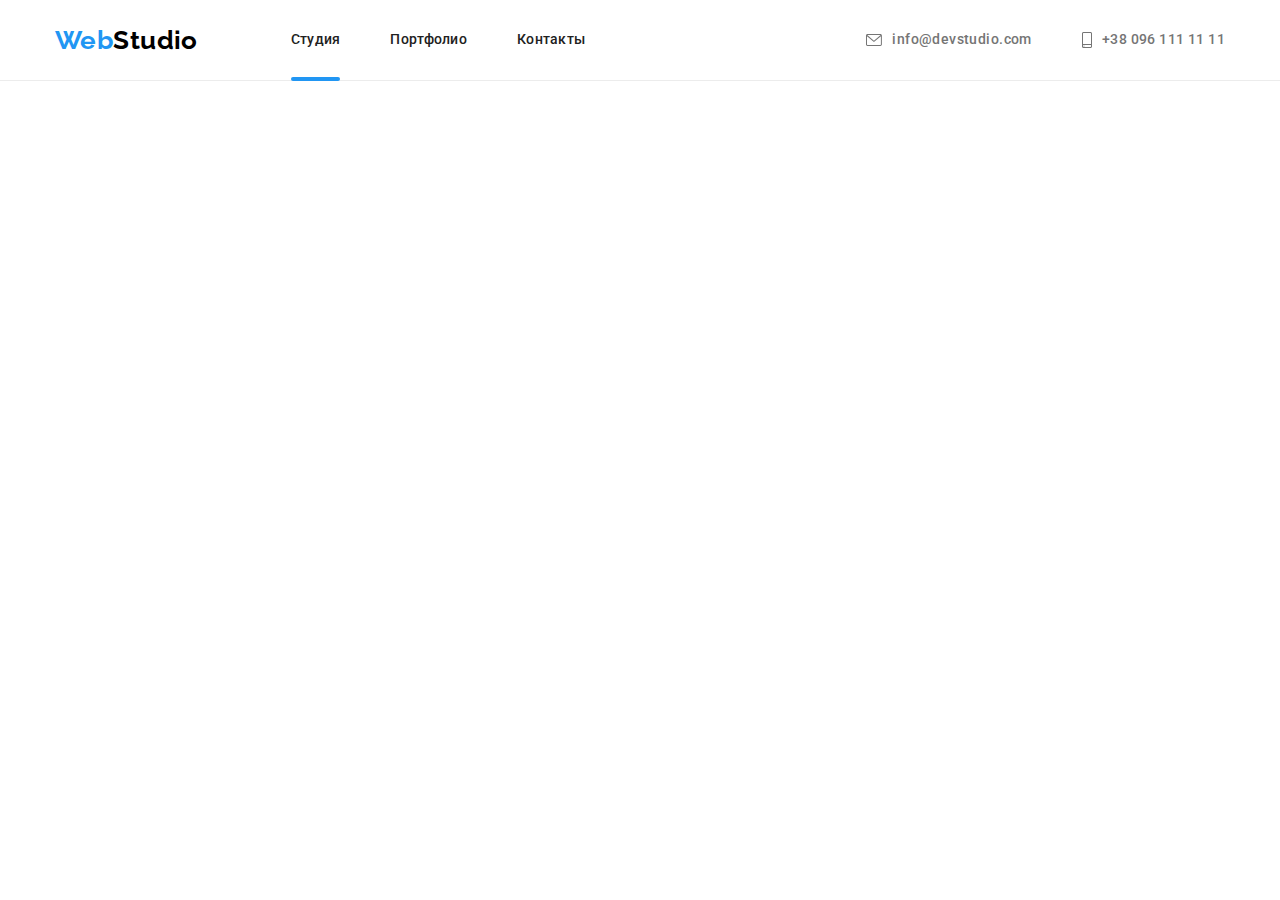
==== commit 955d9868: "актуальная версия" ====
--- a/index.html
+++ b/index.html
@@ -15,7 +15,7 @@
     <link rel="stylesheet" href="./css/main.min.css">
 </head>
 <body>
-    <!-- <header class="header">
+    <header class="header">
         <div class="container">
             <nav class="navigation"><a href="./index.html" class="logo">Web<span class="logo__two">Studio</span></a>
                 <ul class="header__list">
@@ -30,8 +30,10 @@
                         <use href="./images/icons.svg#icon-smartphone"></use>
                     </svg>+38 096 111 11 11</a></li>
                 </ul>
+
+
         </div>
-    </header> -->
+    </header>
     
     <main>
         <!-- <section class="hero">
@@ -40,7 +42,8 @@
                 <button type="button" class="order__button btn" data-modal-open>Заказать услугу</button>
             </div>
         </section> -->
-        <section class="particular-qualities">
+
+        <!-- <section class="particular-qualities">
             <div class="container">
                 <h2 class="our-qualities visually-hidden">Наши особенности</h2>
                 <ul class="our-qualities__list">
@@ -78,7 +81,7 @@
                 </ul>
 
             </div>
-        </section>
+        </section> -->
 
         <!-- <section class="what-we-do__section">
             <div class="container">
@@ -111,7 +114,7 @@
             <h2 class="our-team" data-aos="zoom-in">Наша команда</h2>
             <ul class="team__list">
                 <li class="team__member">
-                    <img src="./images/img2.jpg" alt="Улыбающийся мужчина в очках с бородой" width="270" height="260">
+                    <img src="./images/img2.jpg" alt="Улыбающийся мужчина в очках с бородой" class="team__member-image">
                     <div class="name-role">
                         <h3 class="name-surname">Игорь Демьяненко</h3>
                         <p class="role">Product Designer</p>
@@ -125,7 +128,7 @@
                 </li>
 
                 <li class="team__member">
-                    <img src="./images/img3.jpg" alt="Улыбающаяся женщина в очках" width="270" height="260">
+                    <img src="./images/img3.jpg" alt="Улыбающаяся женщина в очках" class="team__member-image">
                     <div class="name-role">
                         <h3 class="name-surname">Ольга Репина</h3>
                         <p class="role">Frontend Developer</p>
@@ -139,7 +142,7 @@
                 </li>
 
                 <li class="team__member">
-                    <img src="./images/img4.jpg" alt="Улыбающийся мужчина с маленькой бородой" width="270" height="260">
+                    <img src="./images/img4.jpg" alt="Улыбающийся мужчина с маленькой бородой" class="team__member-image">
                     <div class="name-role">
                         <h3 class="name-surname">Николай Тарасов</h3>
                         <p class="role">Marketing</p>
@@ -154,7 +157,7 @@
                 </li>
                 
                 <li class="team__member">
-                    <img src="./images/img5.jpg" alt="Легко улыбающийся мужчина в очках с бородой" width="270" height="260">
+                    <img src="./images/img5.jpg" alt="Легко улыбающийся мужчина в очках с бородой" class="team__member-image">
                     <div class="name-role">
                         <h3 class="name-surname">Михаил Ермаков</h3>
                         <p class="role">UI Designer</p>
@@ -169,8 +172,9 @@
                 </li>
             </ul>
             </div>
-        </section>
-        <section class="clients">
+        </section> -->
+        
+        <!-- <section class="clients">
             <div class="container">
                 <h2 class="our-clients" data-aos="zoom-in">Постоянные клиенты</h2>
                 <ul class="clients__list">
@@ -187,35 +191,58 @@
     </main>
     <!-- <footer class="footer">
         <div class="container">
-            <div class="footer__section">
-                <a href="./index.html" class="logo">Web<span class="logo__three">Studio</span></a>
-                <address>
-                    <ul class="footer__list">
-                        <li class="footer__list-item"><a href="https://goo.gl/maps/CPtrU1FHBa2aNyZL9" target="_blank" rel="noopener noreferrer nofollow" class="location">г. Киев, пр-т Леси Украинки, 26</a></li>
-                        <li class="footer__list-item"><a href="mailto:info@devstudio.com" class="email">info@devstudio.com</a></li>
-                        <li class="footer__list-item"><a href="tel:+380961111111" class="phone">+38 096 111 11 11</a></li>
+            <div class="footer__social-form">
+                <div class="footer__section">
+                    <div class="footer__logo">
+                        <a href="./index.html" class="logo">Web<span class="logo__three">Studio</span></a>
+                    </div>
+                    <address>
+                        <ul class="footer__list">
+                            <li class="footer__list-item"><a href="https://goo.gl/maps/CPtrU1FHBa2aNyZL9" target="_blank"
+                                    rel="noopener noreferrer nofollow" class="location">г. Киев, пр-т Леси Украинки, 26</a>
+                            </li>
+                            <li class="footer__list-item"><a href="mailto:info@devstudio.com"
+                                    class="email">info@devstudio.com</a></li>
+                            <li class="footer__list-item"><a href="tel:+380961111111" class="phone">+38 096 111 11 11</a>
+                            </li>
+                        </ul>
+                    </address>
+                </div>
+    
+                <div class="footer__section">
+                    <p class="footer__join">Присоединяйтесь</h2>
+                    <ul class="footer__media-list">
+                        <li class="footer__social-media"><a href="" class="footer__media-item media-item-footer"><svg
+                                    class="footer__instagram" width="20" height="20">
+                                    <use href="./images/icons.svg#icon-instagram"></use>
+                                </svg></a></li>
+                        <li class="footer__social-media"><a href="" class="footer__media-item media-item-footer"><svg
+                                    class="footer__twitter" width="20" height="20">
+                                    <use href="./images/icons.svg#icon-twitter"></use>
+                                </svg></a></li>
+                        <li class="footer__social-media"><a href="" class="footer__media-item media-item-footer"><svg
+                                    class="footer__facebook" width="20" height="20">
+                                    <use href="./images/icons.svg#icon-facebook"></use>
+                                </svg></a></li>
+                        <li class="footer__social-media"><a href="" class="footer__media-item media-item-footer"><svg
+                                    class="footer__linkedin" width="20" height="20">
+                                    <use href="./images/icons.svg#icon-linkedin"></use>
+                                </svg></a></li>
                     </ul>
-                </address>
-            </div>
-            <div class="footer__section">
-                <p class="footer__join">Присоединяйтесь</h2>
-                <ul class="footer__media-list">
-                    <li class="footer__social-media"><a href="" class="footer__media-item media-item-footer"><svg class="footer__instagram" width="20" height="20"><use href="./images/icons.svg#icon-instagram"></use></svg></a></li>
-                    <li class="footer__social-media"><a href="" class="footer__media-item media-item-footer"><svg class="footer__twitter" width="20" height="20"><use href="./images/icons.svg#icon-twitter"></use></svg></a></li>
-                    <li class="footer__social-media"><a href="" class="footer__media-item media-item-footer"><svg class="footer__facebook" width="20" height="20"><use href="./images/icons.svg#icon-facebook"></use></svg></a></li>
-                    <li class="footer__social-media"><a href="" class="footer__media-item media-item-footer"><svg class="footer__linkedin" width="20" height="20"><use href="./images/icons.svg#icon-linkedin"></use></svg></a></li>
-                </ul>
-            </div>
-            <div>
-                <p class="footer__sign-up">Подпишитесь на рассылку</p>
-                <form class="online__form">
-                    <input type="email" class="online__input" placeholder="E-mail">
-                    <button type="submit" class="online__btn btn">Подписаться <svg class="send-icon" width="24" height="24"><use href="./images/icons.svg#icon-icon-send"></use></svg></button>
-                </form>
-
-            </div>
+                </div>
+            </div>
+    
+    
+            <p class="footer__sign-up">Подпишитесь на рассылку</p>
+            <form class="online__form">
+                <input type="email" class="online__input" placeholder="E-mail">
+                <button type="submit" class="online__btn btn">Подписаться <svg class="send-icon" width="24" height="24">
+                        <use href="./images/icons.svg#icon-icon-send"></use>
+                    </svg></button>
+            </form>
         </div>
     </footer> -->
+
     <div class="backdrop is-hidden" data-modal>
         <div class="modal">
             <button type="button" class="modal-close" data-modal-close><svg class="modal-icon" width="18" height="18"><use href="./images/icons.svg#icon-close-black-18dp3"></use></svg></button>
--- a/css/main.min.css
+++ b/css/main.min.css
@@ -1 +1 @@
-:root{--primary-text-colour: #212121;--accent-text-colour: #2196F3;--background-colour: #FFFFFF;--black-colour: #000;--grey-colour: #2F303A;--light-grey-colour: #757575;--for-one-white: #F5F4FA;--smth-grey: #EEEEEE;--for-header: #ECECEC;--for-media: #AFB1B8}.visually-hidden{position:absolute;white-space:nowrap;width:1px;height:1px;overflow:hidden;border:0;padding:0;clip:rect(0 0 0 0);clip-path:inset(50%);margin:-1px}.container{width:100%;padding-left:15px;padding-right:15px;margin:0 auto}@media screen and (min-width: 480px){.container{width:480px}}@media screen and (min-width: 768px){.container{width:768px}}.list-member{border-radius:4px;margin-right:30px;width:170px;height:92px}.list-member:last-child{margin-right:0}.list-member:hover,.list-member:focus{border:1px solid var(--accent-text-colour)}.media-item-footer{width:44px;height:44px;border-radius:50%;display:flex;align-items:center;justify-content:center;transition:background-color 250ms cubic-bezier(0.4, 0, 0.2, 1)}.media-item-footer:hover,.media-item-footer:focus{background-color:var(--accent-text-colour)}.btn{font-weight:700;font-size:16px;line-height:30px;cursor:pointer;background-color:var(--accent-text-colour);color:var(--background-colour);border:1px rgba(0,0,0,0);transition:background-color 250ms cubic-bezier(0.4, 0, 0.2, 1)}.btn:hover,.btn:focus{background:#188ce8;box-shadow:0px 4px 4px rgba(0,0,0,.15)}a{display:inline-block;text-decoration:none}img{display:block;max-width:100%;height:auto}ul{padding:0;margin:0;list-style:none}body{background-color:var(--background-colour);color:var(--primary-text-colour);font-family:"Roboto",sans-serif;font-size:14px;line-height:1.71;letter-spacing:.03em}.header{border-bottom:1px solid var(--for-header)}.header .container{display:flex;align-items:center}.logo{font-family:"Raleway",sans-serif;font-weight:700;font-size:26px;line-height:1.19;color:var(--accent-text-colour);margin-right:93px;display:block;display:flex}.logo__two{color:var(--black-colour);display:flex}.current:after{content:"";position:absolute;display:block;width:100%;height:4px;bottom:-1px;left:0;background-color:var(--accent-text-colour);border:none;border-radius:2px}.header__list{margin:0;padding:0;display:block;display:flex;align-items:center}.header__list .header__list-item{margin-right:50px}.header__list .header__list-item:last-child{margin-right:0}.header__list .phone-contacts{margin-right:0}.header__list:hover,.header__list:focus{color:var(--accent-text-colour)}.header__list-two{margin:0;padding:0;display:block;display:flex;align-items:center}.header__list-two .header__list-two-item{margin-right:50px}.header__list-two:hover,.header__list-two:focus{color:var(--accent-text-colour)}.navigation{margin-right:auto;display:flex;align-items:center}.header__buttons{position:relative;font-weight:500;font-size:14px;line-height:1.14;letter-spacing:.02em;color:var(--primary-text-colour);padding-top:32px;padding-bottom:32px;display:inline-block;transition:color 250ms cubic-bezier(0.4, 0, 0.2, 1)}.header__buttons:hover,.header__buttons:focus{color:var(--accent-text-colour)}.phone{color:var(--light-grey-colour);font-weight:500;display:flex;align-items:center;fill:currentColor;transition:color 250ms cubic-bezier(0.4, 0, 0.2, 1)}.phone:focus,.phone:hover{color:var(--accent-text-colour)}.email{color:var(--light-grey-colour);font-weight:500;display:flex;align-items:center;fill:currentColor;transition:color 250ms cubic-bezier(0.4, 0, 0.2, 1)}.email:focus,.email:hover{color:var(--accent-text-colour)}.email-envelope{margin-right:10px}.smartphone{margin-right:10px}.smartphone:hover,.smartphone:focus{fill:var(--accent-text-colour)}.hero{background-image:linear-gradient(rgba(47, 48, 58, 0.4), rgba(47, 48, 58, 0.4)),url(../images/hero.jpg);background-position:center;background-size:1600px 600px;width:100%;background-repeat:no-repeat;text-align:center;padding-bottom:200px;padding-top:200px}.order__button{display:inline-block;font-size:16px;font-weight:700;line-height:1.875;cursor:pointer;background-color:var(--accent-text-colour);color:var(--background-colour);border:1px rgba(0,0,0,0);padding:10px 32px;min-width:216px;border-radius:4px;transition:background-color 250ms cubic-bezier(0.4, 0, 0.2, 1)}.order__button:hover,.order__button:focus{background:#188ce8;box-shadow:0px 4px 4px rgba(0,0,0,.15)}.decidions{font-weight:900;font-size:44px;line-height:1.4;letter-spacing:.06em;text-transform:uppercase;color:var(--background-colour);margin-top:0px;margin-bottom:30px}.hero__container{width:696px}.particular-qualities{padding-top:60px}.our-qualities{font-weight:700;font-size:36px;line-height:1.7;text-align:center;margin-top:0;margin-bottom:60px}.our-qualities__list{display:flex;flex-wrap:wrap;gap:30px;padding-left:0px}@media screen and (min-width: 768px){.our-qualities__list-item{width:calc((100% - 30px)/2)}}.diagram__background,.clock__background,.antenna__background,.astronaut__background{background-color:var(--for-one-white);width:100%;height:120px;display:flex;align-items:center;justify-content:center;margin-bottom:20px}.our-special-quality{margin-top:0;font-weight:700;font-size:14px;line-height:1.14;text-transform:uppercase;text-align:center}.our-qualities__text{font-weight:400;font-size:14px;line-height:1.7;color:var(--light-grey-colour);margin:0}.what-we-do__section{padding-bottom:94px;padding-top:94px}.what-we-do{font-weight:700;font-size:36px;line-height:1.7;text-align:center;margin-top:0;margin-bottom:50px}.what-we-do__list{display:flex;margin-bottom:0;margin-top:0;padding-left:0}.what-we-do__list .what-we-do__photo{margin-right:30px}.what-we-do__list .what-we-do__photo:last-child{margin-right:0px}.what-we-do__div{position:relative}.what-we-do__wrap{font-weight:700;font-size:14px;line-height:1.14;text-align:center;letter-spacing:.03em;text-transform:uppercase;color:var(--background-colour);background-color:rgba(47,48,58,.8);padding-top:27px;width:370px;height:70px;position:absolute;bottom:0;margin:0}.team{background-color:var(--for-one-white);padding-top:94px;padding-bottom:94px;margin-left:0;margin-bottom:0;margin-top:0}.team__list{display:flex}.our-team{font-weight:700;font-size:36px;line-height:1.7;text-align:center;margin-top:0;margin-bottom:50px}.team__member{box-shadow:0px 1px 3px rgba(0,0,0,.12),0px 1px 1px rgba(0,0,0,.14),0px 2px 1px rgba(0,0,0,.2);border-radius:0px 0px 4px 4px;background-color:var(--background-colour)}.team__member:last-child{margin-right:0}.team__list .team__member:not(:last-child){margin-right:30px}.name-surname{font-weight:500;font-size:16px;line-height:1.19;text-align:center;margin-top:0;margin-bottom:10px}.role{font-weight:400;font-size:14px;line-height:1.7;color:var(--light-grey-colour);text-align:center;margin:0;margin-bottom:16px}.name-role{padding-top:30px;padding-bottom:30px}.media-item__list{display:flex;margin-right:10px;align-items:center;justify-content:center;padding:0}.media-item__list:last-child{margin-right:0px;gap:10px}.media-item{background-color:var(--background-colour);color:var(--for-media);fill:currentColor;transition:color 250ms cubic-bezier(0.4, 0, 0.2, 1),background-color 250ms cubic-bezier(0.4, 0, 0.2, 1)}.media-item:hover,.media-item:focus{background-color:var(--accent-text-colour);fill:var(--background-colour)}.our-clients{font-weight:700;font-size:36px;line-height:1.17;text-align:center;letter-spacing:.03em;margin:0;margin-bottom:50px}.clients{padding-top:94px;padding-bottom:94px}.clients__list{display:flex}.link-of-clients__list{border:1px solid var(--for-media);width:100%;height:100%;display:flex;align-items:center;justify-content:center;color:var(--for-media);fill:currentColor;transition:color 250ms cubic-bezier(0.4, 0, 0.2, 1),border 250ms cubic-bezier(0.4, 0, 0.2, 1)}.link-of-clients__list:hover,.link-of-clients__list:focus{color:var(--accent-text-colour);border:1px solid var(--accent-text-colour)}.clients__svg:hover,.clients__svg:focus{fill:currentColor}.clients__list-member{border-radius:4px;margin-right:30px;width:170px;height:92px}.clients__list-member:last-child{margin-right:0}.clients__list-member:hover,.clients__list-member:focus{border:1px solid var(--accent-text-colour)}.footer{background-color:var(--grey-colour);padding-top:60px;padding-bottom:60px;display:flex}.footer .container{display:flex;align-items:baseline}.location{font-size:14px;line-height:1.7;color:var(--background-colour);background-color:var(--grey-colour);transition:color 250ms cubic-bezier(0.4, 0, 0.2, 1)}.location:hover,.location:focus{color:var(--accent-text-colour)}.footer__section{margin-right:70px}.footer__join{font-weight:700;font-size:14px;line-height:16px;margin-top:0;margin-bottom:20px;letter-spacing:.03em;text-transform:uppercase;color:var(--background-colour)}.footer__sign-up{font-weight:700;font-size:14px;line-height:16px;margin-top:0;margin-bottom:20px;letter-spacing:.03em;text-transform:uppercase;color:var(--background-colour)}.footer__media-list{display:flex;align-items:center;margin-bottom:0}.footer__social-media{margin-right:10px}.footer__social-media:last-child{margin-right:0}.footer__media-item{width:44px;height:44px;border-radius:50%;background-color:rgba(255,255,255,.1);display:flex;align-items:center;justify-content:center;transition:background-color 250ms cubic-bezier(0.4, 0, 0.2, 1)}.footer__media-item:hover,.footer__media-item:focus{background-color:var(--accent-text-colour)}.footer__linkedin{fill:var(--background-colour)}.footer__linkedin:focus,.footer__linkedin:hover{fill:var(--background-colour)}.footer__instagram{fill:var(--background-colour)}.footer__instagram:focus,.footer__instagram:hover{fill:var(--background-colour)}.footer__twitter{fill:var(--background-colour)}.footer__twitter:focus,.footer__twitter:hover{fill:var(--background-colour)}.footer__facebook{fill:var(--background-colour)}.footer__facebook:focus,.footer__facebook:hover{fill:var(--background-colour)}.online__form{display:flex}.online__input{width:358px;height:50px;border:1px solid rgba(255,255,255,.3);filter:drop-shadow(0px 4px 4px rgba(0, 0, 0, 0.15));border-radius:4px;background-color:rgba(0,0,0,0);padding-right:16px;padding-left:16px;margin-right:12px}.online__btn{width:200px;height:50px;background:var(--accent-text-colour);box-shadow:0px 4px 4px rgba(0,0,0,.15);border-radius:4px;border:1px rgba(0,0,0,0);font-weight:700;font-size:16px;line-height:1.8;color:var(--background-colour);display:flex;align-items:center;text-align:center;padding-left:28px;letter-spacing:.06em;cursor:pointer}.send-icon{fill:var(--background-colour);margin-left:10px}.footer__list{font-style:normal;margin:0;padding:0}.footer__list:hover,.footer__list:focus{color:var(--accent-text-colour)}.footer__list-item:not(:last-child){margin-bottom:9px}.logo__three{color:var(--background-colour);margin-bottom:20px}.our-works__list{padding-bottom:94px;padding-top:100px}.list-portfolio{display:flex;margin-bottom:50px;padding-left:0;justify-content:center}.list-portfolio .list-portfolio__item{margin-right:8px}.list-portfolio :last-child{margin-right:0}.buttons-portfolio{display:inline-block;cursor:pointer;font-size:16px;line-height:1.6;font-weight:500;text-align:center;font-family:inherit;background-color:var(--for-one-white);border:1px rgba(0,0,0,0);border-radius:4px;padding:6px 22px;min-width:73px;transition:box-shadow 250ms cubic-bezier(0.4, 0, 0.2, 1);transition:color 250ms cubic-bezier(0.4, 0, 0.2, 1);transition:background-color 250ms cubic-bezier(0.4, 0, 0.2, 1)}.buttons-portfolio:hover,.buttons-portfolio:focus{color:var(--background-colour);background-color:var(--accent-text-colour);box-shadow:0px 3px 1px rgba(0,0,0,.1),0px 1px 2px rgba(0,0,0,.08),0px 2px 2px rgba(0,0,0,.12)}.works-list__link{transition:box-shadow 250ms cubic-bezier(0.4, 0, 0.2, 1)}.works-list__link:focus,.works-list__link:hover{box-shadow:0px 1px 1px rgba(0,0,0,.12),0px 4px 4px rgba(0,0,0,.06),1px 4px 6px rgba(0,0,0,.16)}.works-list{display:flex;flex-wrap:wrap;text-align:center;margin:0;padding:0;margin-right:-30px;margin-bottom:-30px}.works-list .works-list__item{width:370px;margin-right:30px;margin-bottom:30px}.works-list__link:hover .portfolio__up-text,.works-list__link:focus .portfolio__up-text{transform:translateY(0)}.portfolio__up-text__wrap{position:relative;overflow:hidden}.portfolio__up-text{position:absolute;text-align:start;top:0;left:0;font-weight:400;font-size:18px;line-height:1.56;letter-spacing:.03em;color:#fff;background-color:rgba(33,150,243,.9);padding:63px 24px;height:100%;transform:translateY(100%);transition:transform 250ms cubic-bezier(0.4, 0, 0.2, 1);margin:0}.works-list__description{padding:20px 24px;border:1px solid var(--smth-grey)}.portfolio-title{font-size:18px;line-height:2;letter-spacing:.06em;margin-top:0;margin-bottom:4px;text-align:start;color:var(--primary-text-colour)}.buttons-ptf:hover,.buttons-ptf:focus{background-color:var(--accent-text-colour);color:var(--background-colour);box-shadow:0px 3px 1px rgba(0,0,0,.1),0px 1px 2px rgba(0,0,0,.08),0px 2px 2px rgba(0,0,0,.12)}.colour-type-of-work{color:var(--light-grey-colour);margin:0;text-align:start}.backdrop{position:fixed;top:0;width:100%;height:100%;background-color:rgba(48,48,48,.467);transition:opacity 250ms cubic-bezier(0.4, 0, 0.2, 1),visibility 250ms}.modal{position:absolute;width:528px;min-height:581px;background-color:var(--background-colour);box-shadow:0px 1px 3px rgba(0,0,0,.12),0px 1px 1px rgba(0,0,0,.14),0px 2px 1px rgba(0,0,0,.2);border-radius:4px;top:50%;left:50%;transform:translate(-50%, -50%) scale(1);transition:transform 250ms;padding:40px}.backdrop.is-hidden .modal{transform:translate(-50%, -50%) scale(0)}.modal-close{position:absolute;right:8px;top:8px;width:30px;height:30px;border:1px solid rgba(0,0,0,.1);border-radius:50%;background-color:rgba(0,0,0,0)}.modal-close:focus,.modal-close:hover{fill:var(--accent-text-colour)}.modal-icon{position:absolute;top:50%;left:50%;transform:translate(-50%, -50%)}.is-hidden{opacity:0;visibility:hidden;pointer-events:none}.no-scroll{overflow:hidden}.modal-title{font-weight:700;font-size:20px;line-height:1.15;text-align:center;letter-spacing:.03em;color:var(--primary-text-colour);margin-bottom:30px;margin-top:0}.form-input{padding-left:42px;padding-right:42px;width:100%;height:40px;border:1px solid rgba(33,33,33,.2);border-radius:4px;font-size:12px}.form-input:focus{outline-color:var(--accent-text-colour)}.input-wrap{position:relative}.input-field{margin-bottom:10px}.modal-form-p{font-weight:400;font-size:12px;line-height:1.17;letter-spacing:.01em;color:var(--light-grey-colour)}.form-input-comment{width:448px;height:120px;border:1px solid rgba(33,33,33,.2);border-radius:4px;padding-left:16px;padding-top:12px;resize:none}.form-input-comment:focus{outline-color:var(--accent-text-colour)}.form-input-comment::placeholder{position:absolute;font-weight:400;font-size:12px;line-height:1.17;letter-spacing:.01em;color:rgba(117,117,117,.5)}.modal-form-svg{position:absolute;left:15px;top:50%;transform:translateY(-50%)}.form-input:focus+.modal-form-svg{fill:var(--accent-text-colour)}.button-field{text-align:center}.send-btn{width:200px;height:50px;align-items:center;text-align:center;letter-spacing:.06em}.check-text{display:flex;font-weight:400;font-size:14px;line-height:1.71;letter-spacing:.03em;color:var(--light-grey-colour);align-items:center;justify-content:center}.check-text span{width:16px;height:15px;border:2px solid var(--primary-text-colour);border-radius:3px;margin-right:5px;display:flex;align-items:center;justify-content:center;transition:background-color 250ms cubic-bezier(0.4, 0, 0.2, 1)}.check-text span:focus{border:2px solid var(--accent-text-colour)}.input-check:checked+.check-text span{background-color:var(--accent-text-colour);border:none}.check-icon{fill:rgba(0,0,0,0)}.input-check:checked+.check-text .check-icon{fill:var(--background-colour);border:none}.link-input{color:var(--accent-text-colour);text-decoration:underline var(--accent-text-colour)}/*# sourceMappingURL=main.min.css.map */+:root{--primary-text-colour: #212121;--accent-text-colour: #2196F3;--background-colour: #FFFFFF;--black-colour: #000;--grey-colour: #2F303A;--light-grey-colour: #757575;--for-one-white: #F5F4FA;--smth-grey: #EEEEEE;--for-header: #ECECEC;--for-media: #AFB1B8}.visually-hidden{position:absolute;white-space:nowrap;width:1px;height:1px;overflow:hidden;border:0;padding:0;clip:rect(0 0 0 0);clip-path:inset(50%);margin:-1px}.container{width:100%;padding-left:15px;padding-right:15px;margin:0 auto}@media screen and (min-width: 480){.container{width:480px}}@media screen and (min-width: 768px){.container{width:768px}}@media screen and (min-width: 1200px){.container{width:1200px}}.list-member{border-radius:4px;margin-right:30px;width:170px;height:92px}.list-member:last-child{margin-right:0}.list-member:hover,.list-member:focus{border:1px solid var(--accent-text-colour)}.media-item-footer{width:44px;height:44px;border-radius:50%;display:flex;align-items:center;justify-content:center;transition:background-color 250ms cubic-bezier(0.4, 0, 0.2, 1)}.media-item-footer:hover,.media-item-footer:focus{background-color:var(--accent-text-colour)}.btn{font-weight:700;font-size:16px;line-height:30px;cursor:pointer;background-color:var(--accent-text-colour);color:var(--background-colour);border:1px rgba(0,0,0,0);transition:background-color 250ms cubic-bezier(0.4, 0, 0.2, 1)}.btn:hover,.btn:focus{background:#188ce8;box-shadow:0px 4px 4px rgba(0,0,0,.15)}a{display:inline-block;text-decoration:none}img{display:block;max-width:100%;height:auto}ul{padding:0;margin:0;list-style:none}body{background-color:var(--background-colour);color:var(--primary-text-colour);font-family:"Roboto",sans-serif;font-size:14px;line-height:1.71;letter-spacing:.03em}.header{border-bottom:1px solid var(--for-header)}.header .container{display:flex;align-items:center}.logo{font-family:"Raleway",sans-serif;font-weight:700;font-size:26px;line-height:1.19;color:var(--accent-text-colour);margin-right:93px;display:block;display:flex}.logo__two{color:var(--black-colour);display:flex}.current:after{content:"";position:absolute;display:block;width:100%;height:4px;bottom:-1px;left:0;background-color:var(--accent-text-colour);border:none;border-radius:2px}.header__list{margin:0;padding:0;display:block;display:flex;align-items:center}.header__list .header__list-item{margin-right:50px}.header__list .header__list-item:last-child{margin-right:0}.header__list .phone-contacts{margin-right:0}.header__list:hover,.header__list:focus{color:var(--accent-text-colour)}@media screen and (min-width: 320px)and (max-width: 767px){.header__list{display:none}}.header__list-two{margin:0;padding:0;display:block;display:flex;align-items:center}.header__list-two .header__list-two-item{margin-right:50px}.header__list-two:hover,.header__list-two:focus{color:var(--accent-text-colour)}@media screen and (min-width: 320px)and (max-width: 767px){.header__list-two{display:none}}.navigation{margin-right:auto;display:flex;align-items:center}.header__buttons{position:relative;font-weight:500;font-size:14px;line-height:1.14;letter-spacing:.02em;color:var(--primary-text-colour);padding-top:32px;padding-bottom:32px;display:inline-block;transition:color 250ms cubic-bezier(0.4, 0, 0.2, 1)}.header__buttons:hover,.header__buttons:focus{color:var(--accent-text-colour)}.phone{color:var(--light-grey-colour);font-weight:500;display:flex;align-items:center;fill:currentColor;transition:color 250ms cubic-bezier(0.4, 0, 0.2, 1)}.phone:focus,.phone:hover{color:var(--accent-text-colour)}.email{color:var(--light-grey-colour);font-weight:500;display:flex;align-items:center;fill:currentColor;transition:color 250ms cubic-bezier(0.4, 0, 0.2, 1)}.email:focus,.email:hover{color:var(--accent-text-colour)}.email-envelope{margin-right:10px}.smartphone{margin-right:10px}.smartphone:hover,.smartphone:focus{fill:var(--accent-text-colour)}.hero{background-image:linear-gradient(rgba(47, 48, 58, 0.4), rgba(47, 48, 58, 0.4)),url(../images/hero.jpg);background-position:center;background-size:1600px 600px;background-repeat:no-repeat;text-align:center;padding-bottom:200px;padding-top:200px}.order__button{display:inline-block;font-size:16px;font-weight:700;line-height:1.875;cursor:pointer;background-color:var(--accent-text-colour);color:var(--background-colour);border:1px rgba(0,0,0,0);padding:10px 24px;min-width:216px;border-radius:4px;transition:background-color 250ms cubic-bezier(0.4, 0, 0.2, 1)}.order__button:hover,.order__button:focus{background:#188ce8;box-shadow:0px 4px 4px rgba(0,0,0,.15)}.decidions{font-weight:900;font-size:21px;line-height:1.4;letter-spacing:.06em;text-transform:uppercase;color:var(--background-colour);margin-top:0px;margin-bottom:30px}@media screen and (min-width: 480px)and (max-width: 1199px){.decidions{font-size:26px}}.hero__container{width:100%}@media screen and (min-width: 480px)and (max-width: 1199px){.hero__container{width:360px}}.particular-qualities{padding-top:60px;padding-bottom:60px}.our-qualities{font-weight:700;font-size:36px;line-height:1.7;text-align:center;margin-top:0;margin-bottom:60px}.our-qualities__list{display:flex;flex-wrap:wrap;gap:30px;padding-left:0px}@media screen and (min-width: 768px)and (max-width: 1199px){.our-qualities__list-item{width:calc((100% - 30px)/2)}}.diagram__background,.clock__background,.antenna__background,.astronaut__background{background-color:var(--for-one-white);width:100%;height:120px;display:flex;align-items:center;justify-content:center;margin-bottom:20px}.our-special-quality{margin-top:0;font-weight:700;font-size:14px;line-height:1.14;text-transform:uppercase;text-align:center}.our-qualities__text{font-weight:400;font-size:14px;line-height:1.7;color:var(--light-grey-colour);margin:0}.what-we-do__section{padding-bottom:94px;padding-top:94px}@media screen and (min-width: 320px)and (max-width: 1199px){.what-we-do__section{display:none}}.what-we-do{font-weight:700;font-size:36px;line-height:1.7;text-align:center;margin-top:0;margin-bottom:50px}.what-we-do__list{display:flex;margin-bottom:0;margin-top:0;padding-left:0}.what-we-do__list .what-we-do__photo{margin-right:30px}.what-we-do__list .what-we-do__photo:last-child{margin-right:0px}.what-we-do__div{position:relative}.what-we-do__wrap{font-weight:700;font-size:14px;line-height:1.14;text-align:center;letter-spacing:.03em;text-transform:uppercase;color:var(--background-colour);background-color:rgba(47,48,58,.8);padding-top:27px;width:370px;height:70px;position:absolute;bottom:0;margin:0}.team{background-color:var(--for-one-white);padding-top:60px;padding-bottom:94px;margin-left:0;margin-bottom:0;margin-top:0}.team__list{display:flex}@media screen and (min-width: 320px)and (max-width: 479px){.team__list{flex-wrap:wrap;gap:30px}}@media screen and (min-width: 480px)and (max-width: 767px){.team__list{flex-wrap:wrap;gap:30px}}@media screen and (min-width: 768px)and (max-width: 1199px){.team__list{flex-wrap:wrap;gap:30px}}.our-team{font-weight:700;font-size:36px;line-height:1.7;text-align:center;margin-top:0;margin-bottom:50px}.team__member{box-shadow:0px 1px 3px rgba(0,0,0,.12),0px 1px 1px rgba(0,0,0,.14),0px 2px 1px rgba(0,0,0,.2);border-radius:0px 0px 4px 4px;background-color:var(--background-colour)}.team__member:last-child{margin-right:0}@media screen and (min-width: 480px)and (max-width: 767px){.team__member{margin-right:0}}@media screen and (min-width: 768px)and (max-width: 1199px){.team__member{width:calc((100% - 30px)/2);gap:30px}}.team__member-image{width:100%;height:auto}.name-surname{font-weight:500;font-size:16px;line-height:1.19;text-align:center;margin-top:0;margin-bottom:10px}.role{font-weight:400;font-size:14px;line-height:1.7;color:var(--light-grey-colour);text-align:center;margin:0;margin-bottom:16px}.name-role{padding-top:30px;padding-bottom:30px}.media-item__list{display:flex;margin-right:10px;align-items:center;justify-content:center;padding:0}.media-item__list:last-child{margin-right:0px;gap:10px}.media-item{background-color:var(--background-colour);color:var(--for-media);fill:currentColor;transition:color 250ms cubic-bezier(0.4, 0, 0.2, 1),background-color 250ms cubic-bezier(0.4, 0, 0.2, 1)}.media-item:hover,.media-item:focus{background-color:var(--accent-text-colour);fill:var(--background-colour)}.our-clients{font-weight:700;font-size:36px;line-height:1.17;text-align:center;letter-spacing:.03em;margin:0;margin-bottom:30px}.clients{padding-top:60px;padding-bottom:60px}.clients__list{display:flex}@media screen and (min-width: 320px)and (max-width: 479px){.clients__list{flex-wrap:wrap;gap:30px}}@media screen and (min-width: 480px)and (max-width: 767px){.clients__list{flex-wrap:wrap;gap:30px}}@media screen and (min-width: 768px)and (max-width: 1199px){.clients__list{flex-wrap:wrap;gap:30px}}.link-of-clients__list{border:1px solid var(--for-media);width:100%;height:100%;display:flex;align-items:center;justify-content:center;color:var(--for-media);fill:currentColor;transition:color 250ms cubic-bezier(0.4, 0, 0.2, 1),border 250ms cubic-bezier(0.4, 0, 0.2, 1)}.link-of-clients__list:hover,.link-of-clients__list:focus{color:var(--accent-text-colour);border:1px solid var(--accent-text-colour)}.clients__svg:hover,.clients__svg:focus{fill:currentColor}.clients__list-member{border-radius:4px;width:calc((100% - 30px)/2);height:92px}.clients__list-member:last-child{margin-right:0}.clients__list-member:hover,.clients__list-member:focus{border:1px solid var(--accent-text-colour)}@media screen and (min-width: 768px)and (max-width: 1199px){.clients__list-member{width:calc((100% - 60px)/3)}}.footer{background-color:var(--grey-colour);padding-top:60px;padding-bottom:60px;display:flex}@media screen and (min-width: 1200px){.footer{display:flex;flex-wrap:wrap;flex-direction:row}}.location{font-size:14px;line-height:1.7;color:var(--background-colour);background-color:var(--grey-colour);transition:color 250ms cubic-bezier(0.4, 0, 0.2, 1)}.location:hover,.location:focus{color:var(--accent-text-colour)}.footer__section{margin-bottom:60px}@media screen and (min-width: 1200px){.footer__section{margin-right:70px}}.footer__logo{display:flex;justify-content:center}.footer__logo .logo{margin-right:0}.footer__join{font-weight:700;font-size:14px;line-height:16px;margin-top:0;margin-bottom:20px;letter-spacing:.03em;text-transform:uppercase;color:var(--background-colour);text-align:center}.footer__sign-up{font-weight:700;font-size:14px;line-height:16px;margin-top:0;margin-bottom:20px;letter-spacing:.03em;text-transform:uppercase;color:var(--background-colour);text-align:center}.footer__media-list{display:flex;align-items:center;margin-bottom:0;justify-content:center}.footer__social-media{margin-right:10px}.footer__social-media:last-child{margin-right:0}.footer__media-item{width:44px;height:44px;border-radius:50%;background-color:rgba(255,255,255,.1);display:flex;align-items:center;justify-content:center;transition:background-color 250ms cubic-bezier(0.4, 0, 0.2, 1)}.footer__media-item:hover,.footer__media-item:focus{background-color:var(--accent-text-colour)}.footer__linkedin{fill:var(--background-colour)}.footer__linkedin:focus,.footer__linkedin:hover{fill:var(--background-colour)}.footer__instagram{fill:var(--background-colour)}.footer__instagram:focus,.footer__instagram:hover{fill:var(--background-colour)}.footer__twitter{fill:var(--background-colour)}.footer__twitter:focus,.footer__twitter:hover{fill:var(--background-colour)}.footer__facebook{fill:var(--background-colour)}.footer__facebook:focus,.footer__facebook:hover{fill:var(--background-colour)}.online__form{display:flex;justify-content:center;flex-wrap:wrap;flex-direction:row;justify-content:space-around}@media screen and (min-width: 1200px){.online__form{justify-content:end}}@media screen and (min-width: 768px)and (max-width: 1199px){.footer__social-form{display:flex;flex-wrap:wrap;flex-direction:row;justify-content:space-around}}@media screen and (min-width: 1200px){.footer__social-form{display:flex;flex-wrap:wrap;flex-direction:row;justify-content:start}}.online__input{width:358px;width:100%;height:50px;border:1px solid rgba(255,255,255,.3);filter:drop-shadow(0px 4px 4px rgba(0, 0, 0, 0.15));border-radius:4px;background-color:rgba(0,0,0,0);padding-right:16px;padding-left:16px;margin-right:12px;margin-bottom:20px}@media screen and (min-width: 768px)and (max-width: 1199px){.online__input{margin-right:20%;margin-left:20%}}@media screen and (min-width: 1200px){.online__input{width:358px}}.online__btn{width:200px;height:50px;background:var(--accent-text-colour);box-shadow:0px 4px 4px rgba(0,0,0,.15);border-radius:4px;border:1px rgba(0,0,0,0);font-weight:700;font-size:16px;line-height:1.8;color:var(--background-colour);display:flex;align-items:center;text-align:center;padding-left:28px;letter-spacing:.06em;cursor:pointer}.send-icon{fill:var(--background-colour);margin-left:10px}.footer__list{font-style:normal;margin:0;padding:0}.footer__list:hover,.footer__list:focus{color:var(--accent-text-colour)}.footer__list-item:not(:last-child){margin-bottom:9px}.footer__list-item .email{justify-content:center}.footer__list-item .phone{justify-content:center}.footer__list-item{text-align:center}.logo__three{color:var(--background-colour);margin-bottom:20px}.our-works__list{padding-bottom:94px;padding-top:100px}.list-portfolio{display:flex;margin-bottom:50px;padding-left:0;justify-content:center}.list-portfolio .list-portfolio__item{margin-right:8px}.list-portfolio :last-child{margin-right:0}@media screen and (min-width: 320px)and (max-width: 479px){.list-portfolio{flex-wrap:wrap;display:flex;justify-content:start;width:100%}}@media screen and (min-width: 480px)and (max-width: 767px){.list-portfolio{flex-wrap:wrap;display:flex;justify-content:start}}@media screen and (min-width: 320px)and (max-width: 479px){.list-portfolio__item{margin-bottom:15px}}@media screen and (min-width: 480px)and (max-width: 767px){.list-portfolio__item{margin-bottom:15px}}.buttons-portfolio{display:inline-block;cursor:pointer;font-size:16px;line-height:1.6;font-weight:500;text-align:center;font-family:inherit;background-color:var(--for-one-white);border:1px rgba(0,0,0,0);border-radius:4px;padding:6px 22px;min-width:73px;transition:box-shadow 250ms cubic-bezier(0.4, 0, 0.2, 1);transition:color 250ms cubic-bezier(0.4, 0, 0.2, 1);transition:background-color 250ms cubic-bezier(0.4, 0, 0.2, 1)}.buttons-portfolio:hover,.buttons-portfolio:focus{color:var(--background-colour);background-color:var(--accent-text-colour);box-shadow:0px 3px 1px rgba(0,0,0,.1),0px 1px 2px rgba(0,0,0,.08),0px 2px 2px rgba(0,0,0,.12)}.works-list__link{transition:box-shadow 250ms cubic-bezier(0.4, 0, 0.2, 1)}.works-list__link:focus,.works-list__link:hover{box-shadow:0px 1px 1px rgba(0,0,0,.12),0px 4px 4px rgba(0,0,0,.06),1px 4px 6px rgba(0,0,0,.16)}.works-list{display:flex;flex-wrap:wrap;text-align:center;margin:0;padding:0;margin-right:-30px;margin-bottom:-30px}.works-list .works-list__item{width:370px;margin-right:10px;margin-bottom:30px}@media screen and (min-width: 1200px){.works-list .works-list__item{margin-right:30px}}@media screen and (min-width: 768px)and (max-width: 1199px){.works-list__item{width:calc((100% - 30px)/2);gap:30px}}.works-list__link:hover .portfolio__up-text,.works-list__link:focus .portfolio__up-text{transform:translateY(0)}.portfolio__up-text__wrap{position:relative;overflow:hidden}.portfolio__up-text{position:absolute;text-align:start;top:0;left:0;font-weight:400;font-size:18px;line-height:1.56;letter-spacing:.03em;color:#fff;background-color:rgba(33,150,243,.9);padding:63px 24px;height:100%;transform:translateY(100%);transition:transform 250ms cubic-bezier(0.4, 0, 0.2, 1);margin:0}.works-list__description{padding:20px 24px;border:1px solid var(--smth-grey)}.portfolio-title{font-size:18px;line-height:2;letter-spacing:.06em;margin-top:0;margin-bottom:4px;text-align:start;color:var(--primary-text-colour)}.buttons-ptf:hover,.buttons-ptf:focus{background-color:var(--accent-text-colour);color:var(--background-colour);box-shadow:0px 3px 1px rgba(0,0,0,.1),0px 1px 2px rgba(0,0,0,.08),0px 2px 2px rgba(0,0,0,.12)}.colour-type-of-work{color:var(--light-grey-colour);margin:0;text-align:start}.backdrop{position:fixed;top:0;width:100%;height:100%;background-color:rgba(48,48,48,.467);transition:opacity 250ms cubic-bezier(0.4, 0, 0.2, 1),visibility 250ms}.modal{position:absolute;width:528px;min-height:581px;background-color:var(--background-colour);box-shadow:0px 1px 3px rgba(0,0,0,.12),0px 1px 1px rgba(0,0,0,.14),0px 2px 1px rgba(0,0,0,.2);border-radius:4px;top:50%;left:50%;transform:translate(-50%, -50%) scale(1);transition:transform 250ms;padding:40px}.backdrop.is-hidden .modal{transform:translate(-50%, -50%) scale(0)}.modal-close{position:absolute;right:8px;top:8px;width:30px;height:30px;border:1px solid rgba(0,0,0,.1);border-radius:50%;background-color:rgba(0,0,0,0)}.modal-close:focus,.modal-close:hover{fill:var(--accent-text-colour)}.modal-icon{position:absolute;top:50%;left:50%;transform:translate(-50%, -50%)}.is-hidden{opacity:0;visibility:hidden;pointer-events:none}.no-scroll{overflow:hidden}.modal-title{font-weight:700;font-size:20px;line-height:1.15;text-align:center;letter-spacing:.03em;color:var(--primary-text-colour);margin-bottom:30px;margin-top:0}.form-input{padding-left:42px;padding-right:42px;width:100%;height:40px;border:1px solid rgba(33,33,33,.2);border-radius:4px;font-size:12px}.form-input:focus{outline-color:var(--accent-text-colour)}.input-wrap{position:relative}.input-field{margin-bottom:10px}.modal-form-p{font-weight:400;font-size:12px;line-height:1.17;letter-spacing:.01em;color:var(--light-grey-colour)}.form-input-comment{width:448px;height:120px;border:1px solid rgba(33,33,33,.2);border-radius:4px;padding-left:16px;padding-top:12px;resize:none}.form-input-comment:focus{outline-color:var(--accent-text-colour)}.form-input-comment::placeholder{position:absolute;font-weight:400;font-size:12px;line-height:1.17;letter-spacing:.01em;color:rgba(117,117,117,.5)}.modal-form-svg{position:absolute;left:15px;top:50%;transform:translateY(-50%)}.form-input:focus+.modal-form-svg{fill:var(--accent-text-colour)}.button-field{text-align:center}.send-btn{width:200px;height:50px;align-items:center;text-align:center;letter-spacing:.06em}.check-text{display:flex;font-weight:400;font-size:14px;line-height:1.71;letter-spacing:.03em;color:var(--light-grey-colour);align-items:center;justify-content:center}.check-text span{width:16px;height:15px;border:2px solid var(--primary-text-colour);border-radius:3px;margin-right:5px;display:flex;align-items:center;justify-content:center;transition:background-color 250ms cubic-bezier(0.4, 0, 0.2, 1)}.check-text span:focus{border:2px solid var(--accent-text-colour)}.input-check:checked+.check-text span{background-color:var(--accent-text-colour);border:none}.check-icon{fill:rgba(0,0,0,0)}.input-check:checked+.check-text .check-icon{fill:var(--background-colour);border:none}.link-input{color:var(--accent-text-colour);text-decoration:underline var(--accent-text-colour)}/*# sourceMappingURL=main.min.css.map */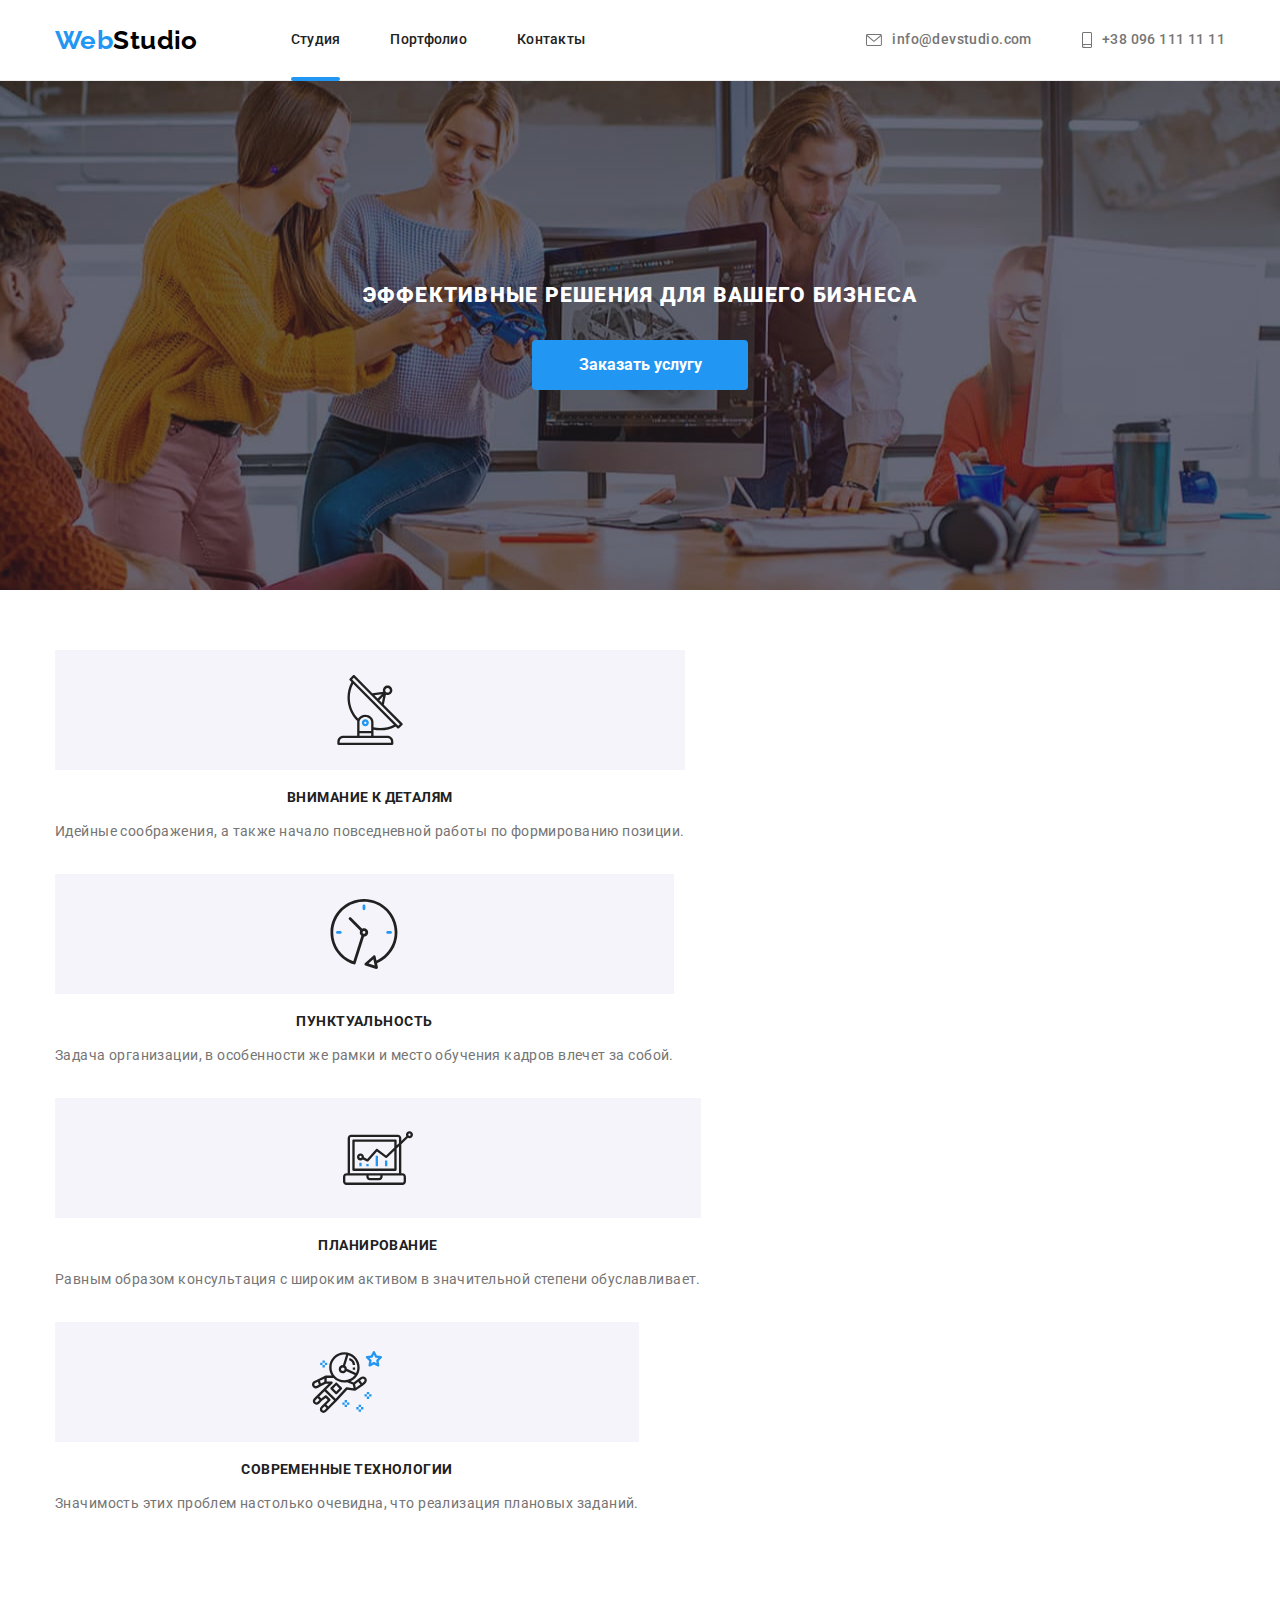
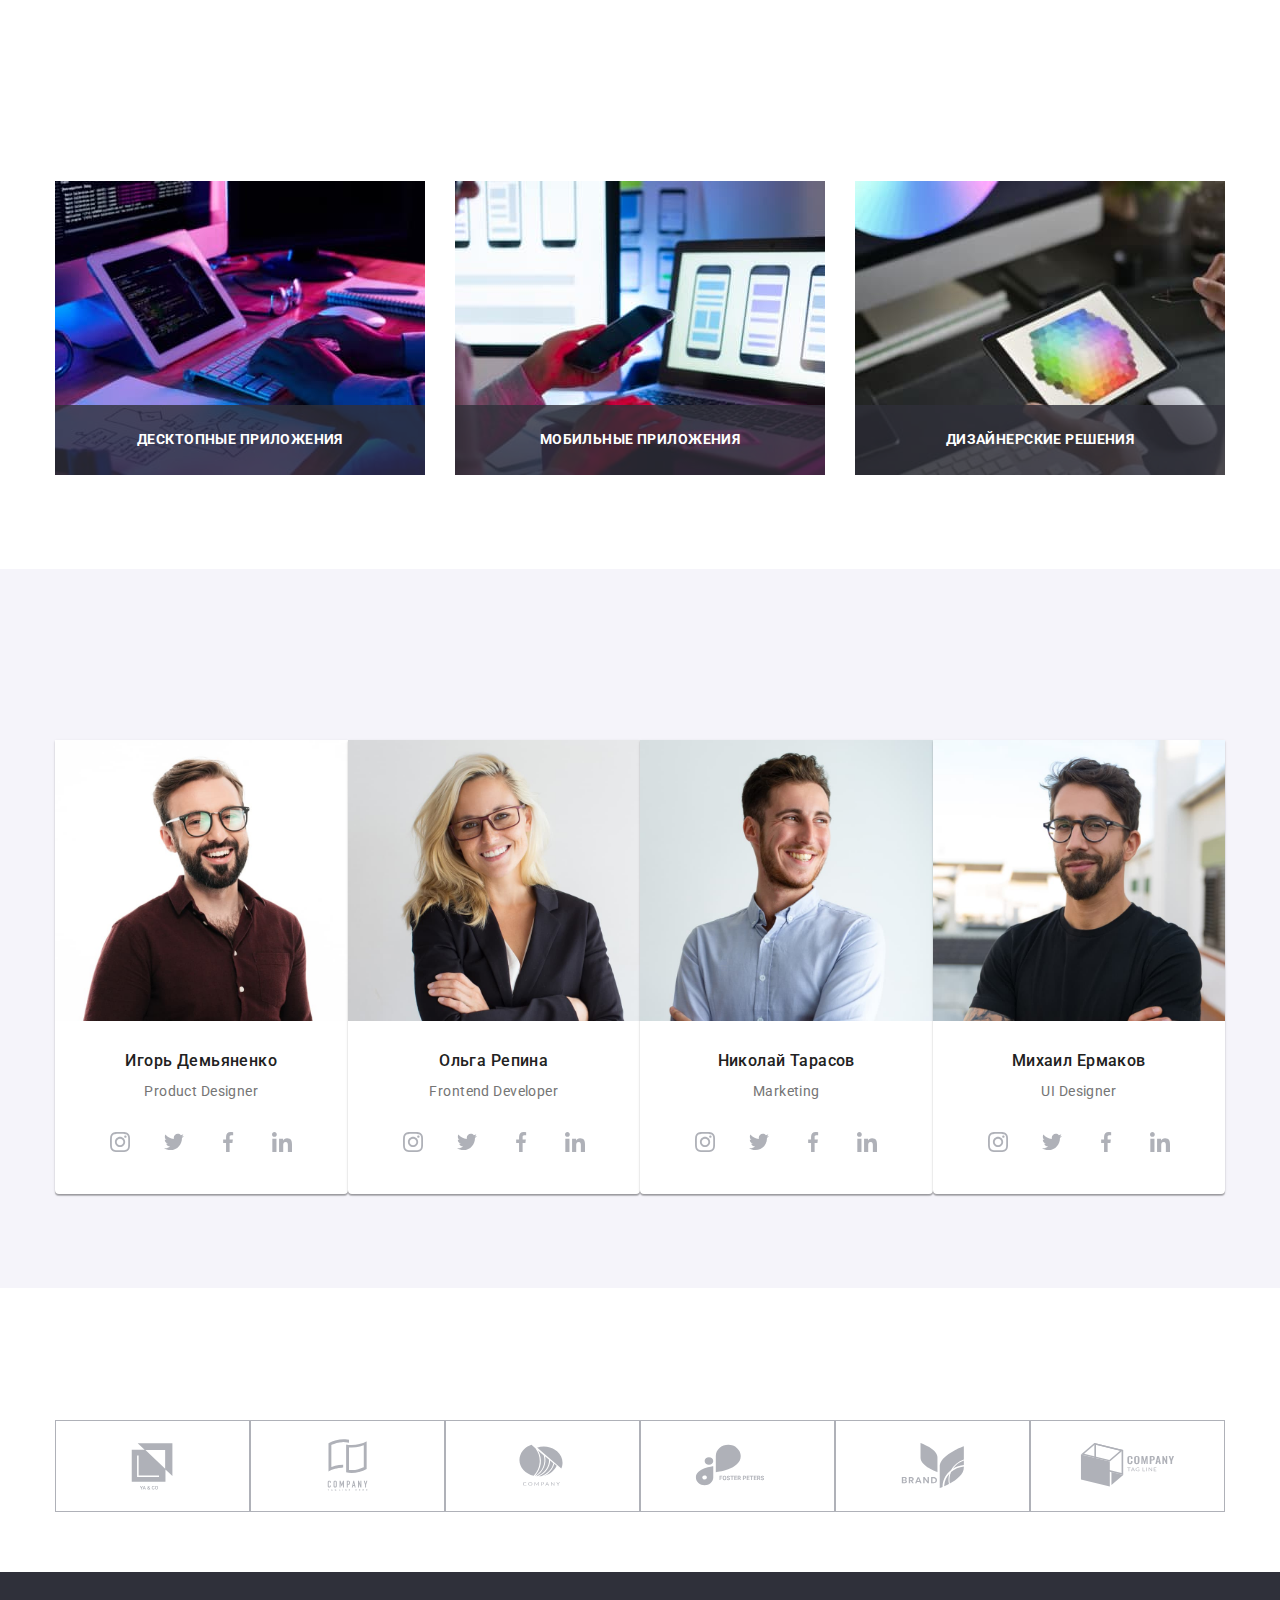
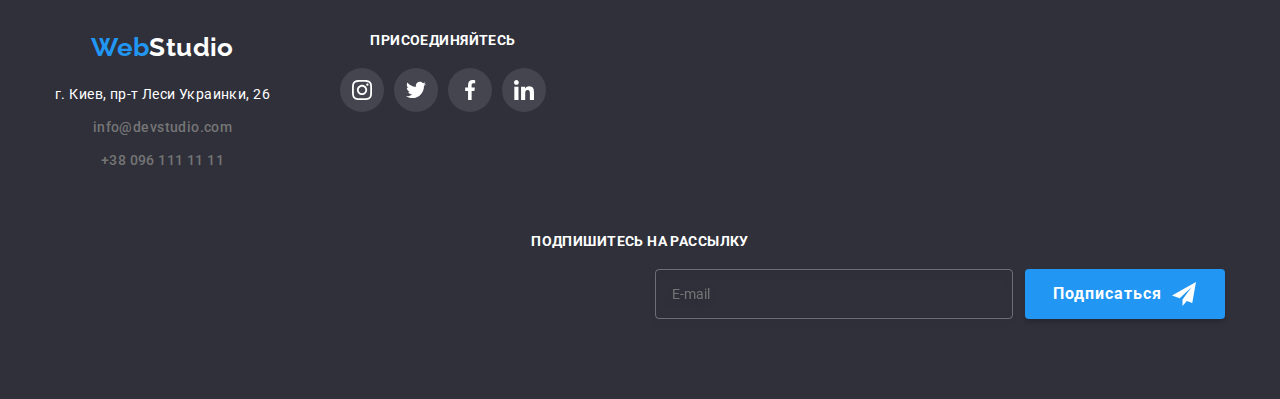
==== commit e23756af: "актуальная версия в2" ====
--- a/index.html
+++ b/index.html
@@ -36,14 +36,14 @@
     </header>
     
     <main>
-        <!-- <section class="hero">
+        <section class="hero">
             <div class="container hero__container">
                 <h1 class="decidions">Эффективные решения для вашего бизнеса</h1>
                 <button type="button" class="order__button btn" data-modal-open>Заказать услугу</button>
             </div>
-        </section> -->
-
-        <!-- <section class="particular-qualities">
+        </section>
+
+        <section class="particular-qualities">
             <div class="container">
                 <h2 class="our-qualities visually-hidden">Наши особенности</h2>
                 <ul class="our-qualities__list">
@@ -81,9 +81,9 @@
                 </ul>
 
             </div>
-        </section> -->
-
-        <!-- <section class="what-we-do__section">
+        </section>
+
+        <section class="what-we-do__section">
             <div class="container">
                 <h2 class="what-we-do" data-aos="zoom-in">Чем мы занимаемся</h2>
                 <ul class="what-we-do__list">
@@ -107,9 +107,9 @@
                     </li>
                 </ul>
             </div>
-        </section> -->
-
-        <!-- <section class="team">
+        </section>
+
+        <section class="team">
             <div class="container">
             <h2 class="our-team" data-aos="zoom-in">Наша команда</h2>
             <ul class="team__list">
@@ -172,9 +172,9 @@
                 </li>
             </ul>
             </div>
-        </section> -->
+        </section>
         
-        <!-- <section class="clients">
+        <section class="clients">
             <div class="container">
                 <h2 class="our-clients" data-aos="zoom-in">Постоянные клиенты</h2>
                 <ul class="clients__list">
@@ -186,10 +186,10 @@
                     <li class="clients__list-member"><a href="" class="link-of-clients__list"><svg class="clients__svg" width="106" height="60"><use href="./images/icons.svg#icon-Logosix"></use></svg></a></li>
                 </ul>
             </div>
-        </section> -->
+        </section>
 
     </main>
-    <!-- <footer class="footer">
+    <footer class="footer">
         <div class="container">
             <div class="footer__social-form">
                 <div class="footer__section">
@@ -241,7 +241,7 @@
                     </svg></button>
             </form>
         </div>
-    </footer> -->
+    </footer>
 
     <div class="backdrop is-hidden" data-modal>
         <div class="modal">
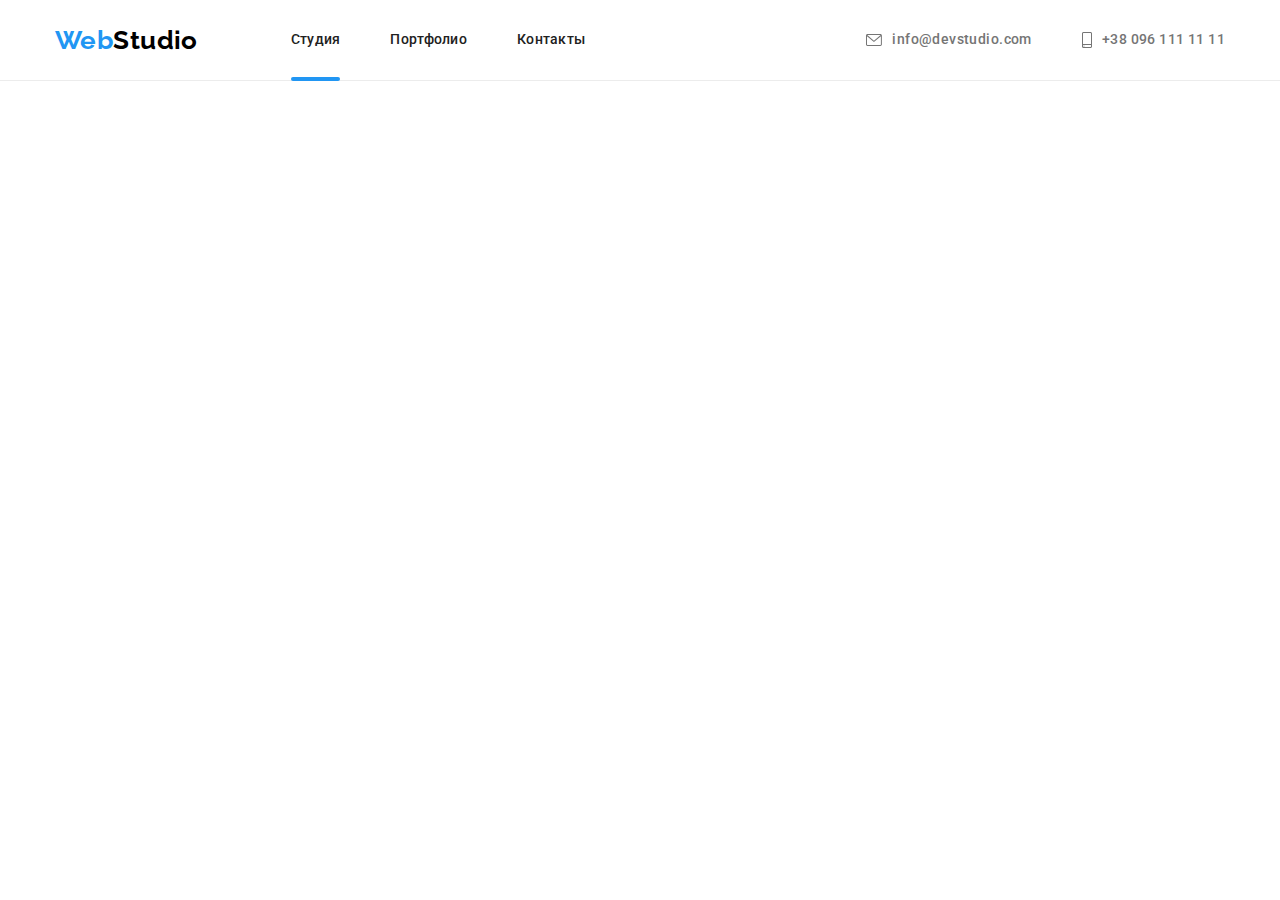
==== commit bbec4614: "the last day" ====
--- a/index.html
+++ b/index.html
@@ -36,14 +36,14 @@
     </header>
     
     <main>
-        <section class="hero">
+        <!-- <section class="hero">
             <div class="container hero__container">
                 <h1 class="decidions">Эффективные решения для вашего бизнеса</h1>
                 <button type="button" class="order__button btn" data-modal-open>Заказать услугу</button>
             </div>
-        </section>
-
-        <section class="particular-qualities">
+        </section> -->
+
+        <!-- <section class="particular-qualities">
             <div class="container">
                 <h2 class="our-qualities visually-hidden">Наши особенности</h2>
                 <ul class="our-qualities__list">
@@ -81,9 +81,9 @@
                 </ul>
 
             </div>
-        </section>
-
-        <section class="what-we-do__section">
+        </section> -->
+
+        <!-- <section class="what-we-do__section">
             <div class="container">
                 <h2 class="what-we-do" data-aos="zoom-in">Чем мы занимаемся</h2>
                 <ul class="what-we-do__list">
@@ -107,9 +107,9 @@
                     </li>
                 </ul>
             </div>
-        </section>
-
-        <section class="team">
+        </section> -->
+
+        <!-- <section class="team">
             <div class="container">
             <h2 class="our-team" data-aos="zoom-in">Наша команда</h2>
             <ul class="team__list">
@@ -172,9 +172,9 @@
                 </li>
             </ul>
             </div>
-        </section>
+        </section> -->
         
-        <section class="clients">
+        <!-- <section class="clients">
             <div class="container">
                 <h2 class="our-clients" data-aos="zoom-in">Постоянные клиенты</h2>
                 <ul class="clients__list">
@@ -186,11 +186,11 @@
                     <li class="clients__list-member"><a href="" class="link-of-clients__list"><svg class="clients__svg" width="106" height="60"><use href="./images/icons.svg#icon-Logosix"></use></svg></a></li>
                 </ul>
             </div>
-        </section>
+        </section> -->
 
     </main>
-    <footer class="footer">
-        <div class="container">
+    <!-- <footer class="footer">
+        <div class="container footer-container">
             <div class="footer__social-form">
                 <div class="footer__section">
                     <div class="footer__logo">
@@ -233,15 +233,17 @@
             </div>
     
     
-            <p class="footer__sign-up">Подпишитесь на рассылку</p>
+           <div class="">
+             <p class="footer__sign-up">Подпишитесь на рассылку</p>
             <form class="online__form">
                 <input type="email" class="online__input" placeholder="E-mail">
                 <button type="submit" class="online__btn btn">Подписаться <svg class="send-icon" width="24" height="24">
                         <use href="./images/icons.svg#icon-icon-send"></use>
                     </svg></button>
             </form>
+           </div>
         </div>
-    </footer>
+    </footer> -->
 
     <div class="backdrop is-hidden" data-modal>
         <div class="modal">
--- a/css/main.min.css
+++ b/css/main.min.css
@@ -1 +1 @@
-:root{--primary-text-colour: #212121;--accent-text-colour: #2196F3;--background-colour: #FFFFFF;--black-colour: #000;--grey-colour: #2F303A;--light-grey-colour: #757575;--for-one-white: #F5F4FA;--smth-grey: #EEEEEE;--for-header: #ECECEC;--for-media: #AFB1B8}.visually-hidden{position:absolute;white-space:nowrap;width:1px;height:1px;overflow:hidden;border:0;padding:0;clip:rect(0 0 0 0);clip-path:inset(50%);margin:-1px}.container{width:100%;padding-left:15px;padding-right:15px;margin:0 auto}@media screen and (min-width: 480){.container{width:480px}}@media screen and (min-width: 768px){.container{width:768px}}@media screen and (min-width: 1200px){.container{width:1200px}}.list-member{border-radius:4px;margin-right:30px;width:170px;height:92px}.list-member:last-child{margin-right:0}.list-member:hover,.list-member:focus{border:1px solid var(--accent-text-colour)}.media-item-footer{width:44px;height:44px;border-radius:50%;display:flex;align-items:center;justify-content:center;transition:background-color 250ms cubic-bezier(0.4, 0, 0.2, 1)}.media-item-footer:hover,.media-item-footer:focus{background-color:var(--accent-text-colour)}.btn{font-weight:700;font-size:16px;line-height:30px;cursor:pointer;background-color:var(--accent-text-colour);color:var(--background-colour);border:1px rgba(0,0,0,0);transition:background-color 250ms cubic-bezier(0.4, 0, 0.2, 1)}.btn:hover,.btn:focus{background:#188ce8;box-shadow:0px 4px 4px rgba(0,0,0,.15)}a{display:inline-block;text-decoration:none}img{display:block;max-width:100%;height:auto}ul{padding:0;margin:0;list-style:none}body{background-color:var(--background-colour);color:var(--primary-text-colour);font-family:"Roboto",sans-serif;font-size:14px;line-height:1.71;letter-spacing:.03em}.header{border-bottom:1px solid var(--for-header)}.header .container{display:flex;align-items:center}.logo{font-family:"Raleway",sans-serif;font-weight:700;font-size:26px;line-height:1.19;color:var(--accent-text-colour);margin-right:93px;display:block;display:flex}.logo__two{color:var(--black-colour);display:flex}.current:after{content:"";position:absolute;display:block;width:100%;height:4px;bottom:-1px;left:0;background-color:var(--accent-text-colour);border:none;border-radius:2px}.header__list{margin:0;padding:0;display:block;display:flex;align-items:center}.header__list .header__list-item{margin-right:50px}.header__list .header__list-item:last-child{margin-right:0}.header__list .phone-contacts{margin-right:0}.header__list:hover,.header__list:focus{color:var(--accent-text-colour)}@media screen and (min-width: 320px)and (max-width: 767px){.header__list{display:none}}.header__list-two{margin:0;padding:0;display:block;display:flex;align-items:center}.header__list-two .header__list-two-item{margin-right:50px}.header__list-two:hover,.header__list-two:focus{color:var(--accent-text-colour)}@media screen and (min-width: 320px)and (max-width: 767px){.header__list-two{display:none}}.navigation{margin-right:auto;display:flex;align-items:center}.header__buttons{position:relative;font-weight:500;font-size:14px;line-height:1.14;letter-spacing:.02em;color:var(--primary-text-colour);padding-top:32px;padding-bottom:32px;display:inline-block;transition:color 250ms cubic-bezier(0.4, 0, 0.2, 1)}.header__buttons:hover,.header__buttons:focus{color:var(--accent-text-colour)}.phone{color:var(--light-grey-colour);font-weight:500;display:flex;align-items:center;fill:currentColor;transition:color 250ms cubic-bezier(0.4, 0, 0.2, 1)}.phone:focus,.phone:hover{color:var(--accent-text-colour)}.email{color:var(--light-grey-colour);font-weight:500;display:flex;align-items:center;fill:currentColor;transition:color 250ms cubic-bezier(0.4, 0, 0.2, 1)}.email:focus,.email:hover{color:var(--accent-text-colour)}.email-envelope{margin-right:10px}.smartphone{margin-right:10px}.smartphone:hover,.smartphone:focus{fill:var(--accent-text-colour)}.hero{background-image:linear-gradient(rgba(47, 48, 58, 0.4), rgba(47, 48, 58, 0.4)),url(../images/hero.jpg);background-position:center;background-size:1600px 600px;background-repeat:no-repeat;text-align:center;padding-bottom:200px;padding-top:200px}.order__button{display:inline-block;font-size:16px;font-weight:700;line-height:1.875;cursor:pointer;background-color:var(--accent-text-colour);color:var(--background-colour);border:1px rgba(0,0,0,0);padding:10px 24px;min-width:216px;border-radius:4px;transition:background-color 250ms cubic-bezier(0.4, 0, 0.2, 1)}.order__button:hover,.order__button:focus{background:#188ce8;box-shadow:0px 4px 4px rgba(0,0,0,.15)}.decidions{font-weight:900;font-size:21px;line-height:1.4;letter-spacing:.06em;text-transform:uppercase;color:var(--background-colour);margin-top:0px;margin-bottom:30px}@media screen and (min-width: 480px)and (max-width: 1199px){.decidions{font-size:26px}}.hero__container{width:100%}@media screen and (min-width: 480px)and (max-width: 1199px){.hero__container{width:360px}}.particular-qualities{padding-top:60px;padding-bottom:60px}.our-qualities{font-weight:700;font-size:36px;line-height:1.7;text-align:center;margin-top:0;margin-bottom:60px}.our-qualities__list{display:flex;flex-wrap:wrap;gap:30px;padding-left:0px}@media screen and (min-width: 768px)and (max-width: 1199px){.our-qualities__list-item{width:calc((100% - 30px)/2)}}.diagram__background,.clock__background,.antenna__background,.astronaut__background{background-color:var(--for-one-white);width:100%;height:120px;display:flex;align-items:center;justify-content:center;margin-bottom:20px}.our-special-quality{margin-top:0;font-weight:700;font-size:14px;line-height:1.14;text-transform:uppercase;text-align:center}.our-qualities__text{font-weight:400;font-size:14px;line-height:1.7;color:var(--light-grey-colour);margin:0}.what-we-do__section{padding-bottom:94px;padding-top:94px}@media screen and (min-width: 320px)and (max-width: 1199px){.what-we-do__section{display:none}}.what-we-do{font-weight:700;font-size:36px;line-height:1.7;text-align:center;margin-top:0;margin-bottom:50px}.what-we-do__list{display:flex;margin-bottom:0;margin-top:0;padding-left:0}.what-we-do__list .what-we-do__photo{margin-right:30px}.what-we-do__list .what-we-do__photo:last-child{margin-right:0px}.what-we-do__div{position:relative}.what-we-do__wrap{font-weight:700;font-size:14px;line-height:1.14;text-align:center;letter-spacing:.03em;text-transform:uppercase;color:var(--background-colour);background-color:rgba(47,48,58,.8);padding-top:27px;width:370px;height:70px;position:absolute;bottom:0;margin:0}.team{background-color:var(--for-one-white);padding-top:60px;padding-bottom:94px;margin-left:0;margin-bottom:0;margin-top:0}.team__list{display:flex}@media screen and (min-width: 320px)and (max-width: 479px){.team__list{flex-wrap:wrap;gap:30px}}@media screen and (min-width: 480px)and (max-width: 767px){.team__list{flex-wrap:wrap;gap:30px}}@media screen and (min-width: 768px)and (max-width: 1199px){.team__list{flex-wrap:wrap;gap:30px}}.our-team{font-weight:700;font-size:36px;line-height:1.7;text-align:center;margin-top:0;margin-bottom:50px}.team__member{box-shadow:0px 1px 3px rgba(0,0,0,.12),0px 1px 1px rgba(0,0,0,.14),0px 2px 1px rgba(0,0,0,.2);border-radius:0px 0px 4px 4px;background-color:var(--background-colour)}.team__member:last-child{margin-right:0}@media screen and (min-width: 480px)and (max-width: 767px){.team__member{margin-right:0}}@media screen and (min-width: 768px)and (max-width: 1199px){.team__member{width:calc((100% - 30px)/2);gap:30px}}.team__member-image{width:100%;height:auto}.name-surname{font-weight:500;font-size:16px;line-height:1.19;text-align:center;margin-top:0;margin-bottom:10px}.role{font-weight:400;font-size:14px;line-height:1.7;color:var(--light-grey-colour);text-align:center;margin:0;margin-bottom:16px}.name-role{padding-top:30px;padding-bottom:30px}.media-item__list{display:flex;margin-right:10px;align-items:center;justify-content:center;padding:0}.media-item__list:last-child{margin-right:0px;gap:10px}.media-item{background-color:var(--background-colour);color:var(--for-media);fill:currentColor;transition:color 250ms cubic-bezier(0.4, 0, 0.2, 1),background-color 250ms cubic-bezier(0.4, 0, 0.2, 1)}.media-item:hover,.media-item:focus{background-color:var(--accent-text-colour);fill:var(--background-colour)}.our-clients{font-weight:700;font-size:36px;line-height:1.17;text-align:center;letter-spacing:.03em;margin:0;margin-bottom:30px}.clients{padding-top:60px;padding-bottom:60px}.clients__list{display:flex}@media screen and (min-width: 320px)and (max-width: 479px){.clients__list{flex-wrap:wrap;gap:30px}}@media screen and (min-width: 480px)and (max-width: 767px){.clients__list{flex-wrap:wrap;gap:30px}}@media screen and (min-width: 768px)and (max-width: 1199px){.clients__list{flex-wrap:wrap;gap:30px}}.link-of-clients__list{border:1px solid var(--for-media);width:100%;height:100%;display:flex;align-items:center;justify-content:center;color:var(--for-media);fill:currentColor;transition:color 250ms cubic-bezier(0.4, 0, 0.2, 1),border 250ms cubic-bezier(0.4, 0, 0.2, 1)}.link-of-clients__list:hover,.link-of-clients__list:focus{color:var(--accent-text-colour);border:1px solid var(--accent-text-colour)}.clients__svg:hover,.clients__svg:focus{fill:currentColor}.clients__list-member{border-radius:4px;width:calc((100% - 30px)/2);height:92px}.clients__list-member:last-child{margin-right:0}.clients__list-member:hover,.clients__list-member:focus{border:1px solid var(--accent-text-colour)}@media screen and (min-width: 768px)and (max-width: 1199px){.clients__list-member{width:calc((100% - 60px)/3)}}.footer{background-color:var(--grey-colour);padding-top:60px;padding-bottom:60px;display:flex}@media screen and (min-width: 1200px){.footer{display:flex;flex-wrap:wrap;flex-direction:row}}.location{font-size:14px;line-height:1.7;color:var(--background-colour);background-color:var(--grey-colour);transition:color 250ms cubic-bezier(0.4, 0, 0.2, 1)}.location:hover,.location:focus{color:var(--accent-text-colour)}.footer__section{margin-bottom:60px}@media screen and (min-width: 1200px){.footer__section{margin-right:70px}}.footer__logo{display:flex;justify-content:center}.footer__logo .logo{margin-right:0}.footer__join{font-weight:700;font-size:14px;line-height:16px;margin-top:0;margin-bottom:20px;letter-spacing:.03em;text-transform:uppercase;color:var(--background-colour);text-align:center}.footer__sign-up{font-weight:700;font-size:14px;line-height:16px;margin-top:0;margin-bottom:20px;letter-spacing:.03em;text-transform:uppercase;color:var(--background-colour);text-align:center}.footer__media-list{display:flex;align-items:center;margin-bottom:0;justify-content:center}.footer__social-media{margin-right:10px}.footer__social-media:last-child{margin-right:0}.footer__media-item{width:44px;height:44px;border-radius:50%;background-color:rgba(255,255,255,.1);display:flex;align-items:center;justify-content:center;transition:background-color 250ms cubic-bezier(0.4, 0, 0.2, 1)}.footer__media-item:hover,.footer__media-item:focus{background-color:var(--accent-text-colour)}.footer__linkedin{fill:var(--background-colour)}.footer__linkedin:focus,.footer__linkedin:hover{fill:var(--background-colour)}.footer__instagram{fill:var(--background-colour)}.footer__instagram:focus,.footer__instagram:hover{fill:var(--background-colour)}.footer__twitter{fill:var(--background-colour)}.footer__twitter:focus,.footer__twitter:hover{fill:var(--background-colour)}.footer__facebook{fill:var(--background-colour)}.footer__facebook:focus,.footer__facebook:hover{fill:var(--background-colour)}.online__form{display:flex;justify-content:center;flex-wrap:wrap;flex-direction:row;justify-content:space-around}@media screen and (min-width: 1200px){.online__form{justify-content:end}}@media screen and (min-width: 768px)and (max-width: 1199px){.footer__social-form{display:flex;flex-wrap:wrap;flex-direction:row;justify-content:space-around}}@media screen and (min-width: 1200px){.footer__social-form{display:flex;flex-wrap:wrap;flex-direction:row;justify-content:start}}.online__input{width:358px;width:100%;height:50px;border:1px solid rgba(255,255,255,.3);filter:drop-shadow(0px 4px 4px rgba(0, 0, 0, 0.15));border-radius:4px;background-color:rgba(0,0,0,0);padding-right:16px;padding-left:16px;margin-right:12px;margin-bottom:20px}@media screen and (min-width: 768px)and (max-width: 1199px){.online__input{margin-right:20%;margin-left:20%}}@media screen and (min-width: 1200px){.online__input{width:358px}}.online__btn{width:200px;height:50px;background:var(--accent-text-colour);box-shadow:0px 4px 4px rgba(0,0,0,.15);border-radius:4px;border:1px rgba(0,0,0,0);font-weight:700;font-size:16px;line-height:1.8;color:var(--background-colour);display:flex;align-items:center;text-align:center;padding-left:28px;letter-spacing:.06em;cursor:pointer}.send-icon{fill:var(--background-colour);margin-left:10px}.footer__list{font-style:normal;margin:0;padding:0}.footer__list:hover,.footer__list:focus{color:var(--accent-text-colour)}.footer__list-item:not(:last-child){margin-bottom:9px}.footer__list-item .email{justify-content:center}.footer__list-item .phone{justify-content:center}.footer__list-item{text-align:center}.logo__three{color:var(--background-colour);margin-bottom:20px}.our-works__list{padding-bottom:94px;padding-top:100px}.list-portfolio{display:flex;margin-bottom:50px;padding-left:0;justify-content:center}.list-portfolio .list-portfolio__item{margin-right:8px}.list-portfolio :last-child{margin-right:0}@media screen and (min-width: 320px)and (max-width: 479px){.list-portfolio{flex-wrap:wrap;display:flex;justify-content:start;width:100%}}@media screen and (min-width: 480px)and (max-width: 767px){.list-portfolio{flex-wrap:wrap;display:flex;justify-content:start}}@media screen and (min-width: 320px)and (max-width: 479px){.list-portfolio__item{margin-bottom:15px}}@media screen and (min-width: 480px)and (max-width: 767px){.list-portfolio__item{margin-bottom:15px}}.buttons-portfolio{display:inline-block;cursor:pointer;font-size:16px;line-height:1.6;font-weight:500;text-align:center;font-family:inherit;background-color:var(--for-one-white);border:1px rgba(0,0,0,0);border-radius:4px;padding:6px 22px;min-width:73px;transition:box-shadow 250ms cubic-bezier(0.4, 0, 0.2, 1);transition:color 250ms cubic-bezier(0.4, 0, 0.2, 1);transition:background-color 250ms cubic-bezier(0.4, 0, 0.2, 1)}.buttons-portfolio:hover,.buttons-portfolio:focus{color:var(--background-colour);background-color:var(--accent-text-colour);box-shadow:0px 3px 1px rgba(0,0,0,.1),0px 1px 2px rgba(0,0,0,.08),0px 2px 2px rgba(0,0,0,.12)}.works-list__link{transition:box-shadow 250ms cubic-bezier(0.4, 0, 0.2, 1)}.works-list__link:focus,.works-list__link:hover{box-shadow:0px 1px 1px rgba(0,0,0,.12),0px 4px 4px rgba(0,0,0,.06),1px 4px 6px rgba(0,0,0,.16)}.works-list{display:flex;flex-wrap:wrap;text-align:center;margin:0;padding:0;margin-right:-30px;margin-bottom:-30px}.works-list .works-list__item{width:370px;margin-right:10px;margin-bottom:30px}@media screen and (min-width: 1200px){.works-list .works-list__item{margin-right:30px}}@media screen and (min-width: 768px)and (max-width: 1199px){.works-list__item{width:calc((100% - 30px)/2);gap:30px}}.works-list__link:hover .portfolio__up-text,.works-list__link:focus .portfolio__up-text{transform:translateY(0)}.portfolio__up-text__wrap{position:relative;overflow:hidden}.portfolio__up-text{position:absolute;text-align:start;top:0;left:0;font-weight:400;font-size:18px;line-height:1.56;letter-spacing:.03em;color:#fff;background-color:rgba(33,150,243,.9);padding:63px 24px;height:100%;transform:translateY(100%);transition:transform 250ms cubic-bezier(0.4, 0, 0.2, 1);margin:0}.works-list__description{padding:20px 24px;border:1px solid var(--smth-grey)}.portfolio-title{font-size:18px;line-height:2;letter-spacing:.06em;margin-top:0;margin-bottom:4px;text-align:start;color:var(--primary-text-colour)}.buttons-ptf:hover,.buttons-ptf:focus{background-color:var(--accent-text-colour);color:var(--background-colour);box-shadow:0px 3px 1px rgba(0,0,0,.1),0px 1px 2px rgba(0,0,0,.08),0px 2px 2px rgba(0,0,0,.12)}.colour-type-of-work{color:var(--light-grey-colour);margin:0;text-align:start}.backdrop{position:fixed;top:0;width:100%;height:100%;background-color:rgba(48,48,48,.467);transition:opacity 250ms cubic-bezier(0.4, 0, 0.2, 1),visibility 250ms}.modal{position:absolute;width:528px;min-height:581px;background-color:var(--background-colour);box-shadow:0px 1px 3px rgba(0,0,0,.12),0px 1px 1px rgba(0,0,0,.14),0px 2px 1px rgba(0,0,0,.2);border-radius:4px;top:50%;left:50%;transform:translate(-50%, -50%) scale(1);transition:transform 250ms;padding:40px}.backdrop.is-hidden .modal{transform:translate(-50%, -50%) scale(0)}.modal-close{position:absolute;right:8px;top:8px;width:30px;height:30px;border:1px solid rgba(0,0,0,.1);border-radius:50%;background-color:rgba(0,0,0,0)}.modal-close:focus,.modal-close:hover{fill:var(--accent-text-colour)}.modal-icon{position:absolute;top:50%;left:50%;transform:translate(-50%, -50%)}.is-hidden{opacity:0;visibility:hidden;pointer-events:none}.no-scroll{overflow:hidden}.modal-title{font-weight:700;font-size:20px;line-height:1.15;text-align:center;letter-spacing:.03em;color:var(--primary-text-colour);margin-bottom:30px;margin-top:0}.form-input{padding-left:42px;padding-right:42px;width:100%;height:40px;border:1px solid rgba(33,33,33,.2);border-radius:4px;font-size:12px}.form-input:focus{outline-color:var(--accent-text-colour)}.input-wrap{position:relative}.input-field{margin-bottom:10px}.modal-form-p{font-weight:400;font-size:12px;line-height:1.17;letter-spacing:.01em;color:var(--light-grey-colour)}.form-input-comment{width:448px;height:120px;border:1px solid rgba(33,33,33,.2);border-radius:4px;padding-left:16px;padding-top:12px;resize:none}.form-input-comment:focus{outline-color:var(--accent-text-colour)}.form-input-comment::placeholder{position:absolute;font-weight:400;font-size:12px;line-height:1.17;letter-spacing:.01em;color:rgba(117,117,117,.5)}.modal-form-svg{position:absolute;left:15px;top:50%;transform:translateY(-50%)}.form-input:focus+.modal-form-svg{fill:var(--accent-text-colour)}.button-field{text-align:center}.send-btn{width:200px;height:50px;align-items:center;text-align:center;letter-spacing:.06em}.check-text{display:flex;font-weight:400;font-size:14px;line-height:1.71;letter-spacing:.03em;color:var(--light-grey-colour);align-items:center;justify-content:center}.check-text span{width:16px;height:15px;border:2px solid var(--primary-text-colour);border-radius:3px;margin-right:5px;display:flex;align-items:center;justify-content:center;transition:background-color 250ms cubic-bezier(0.4, 0, 0.2, 1)}.check-text span:focus{border:2px solid var(--accent-text-colour)}.input-check:checked+.check-text span{background-color:var(--accent-text-colour);border:none}.check-icon{fill:rgba(0,0,0,0)}.input-check:checked+.check-text .check-icon{fill:var(--background-colour);border:none}.link-input{color:var(--accent-text-colour);text-decoration:underline var(--accent-text-colour)}/*# sourceMappingURL=main.min.css.map */+:root{--primary-text-colour: #212121;--accent-text-colour: #2196F3;--background-colour: #FFFFFF;--black-colour: #000;--grey-colour: #2F303A;--light-grey-colour: #757575;--for-one-white: #F5F4FA;--smth-grey: #EEEEEE;--for-header: #ECECEC;--for-media: #AFB1B8}.visually-hidden{position:absolute;white-space:nowrap;width:1px;height:1px;overflow:hidden;border:0;padding:0;clip:rect(0 0 0 0);clip-path:inset(50%);margin:-1px}.container{padding-left:15px;padding-right:15px;margin:0 auto}@media screen and (min-width: 480px){.container{width:480px}}@media screen and (min-width: 768px){.container{width:768px}}@media screen and (min-width: 1200px){.container{width:1200px}}.list-member{border-radius:4px;margin-right:30px;width:170px;height:92px}.list-member:last-child{margin-right:0}.list-member:hover,.list-member:focus{border:1px solid var(--accent-text-colour)}.media-item-footer{width:44px;height:44px;border-radius:50%;display:flex;align-items:center;justify-content:center;transition:background-color 250ms cubic-bezier(0.4, 0, 0.2, 1)}.media-item-footer:hover,.media-item-footer:focus{background-color:var(--accent-text-colour)}.btn{font-weight:700;font-size:16px;line-height:30px;cursor:pointer;background-color:var(--accent-text-colour);color:var(--background-colour);border:1px rgba(0,0,0,0);transition:background-color 250ms cubic-bezier(0.4, 0, 0.2, 1)}.btn:hover,.btn:focus{background:#188ce8;box-shadow:0px 4px 4px rgba(0,0,0,.15)}a{display:inline-block;text-decoration:none}img{display:block;max-width:100%;height:auto}ul{padding:0;margin:0;list-style:none}body{background-color:var(--background-colour);color:var(--primary-text-colour);font-family:"Roboto",sans-serif;font-size:14px;line-height:1.71;letter-spacing:.03em}.header{border-bottom:1px solid var(--for-header)}.header .container{display:flex;align-items:center}.logo{font-family:"Raleway",sans-serif;font-weight:700;font-size:26px;line-height:1.19;color:var(--accent-text-colour);margin-right:93px;display:block;display:flex}.logo__two{color:var(--black-colour);display:flex}.current:after{content:"";position:absolute;display:block;width:100%;height:4px;bottom:-1px;left:0;background-color:var(--accent-text-colour);border:none;border-radius:2px}.header__list{margin:0;padding:0;display:block;display:flex;align-items:center}.header__list .header__list-item{margin-right:50px}.header__list .header__list-item:last-child{margin-right:0}.header__list .phone-contacts{margin-right:0}.header__list:hover,.header__list:focus{color:var(--accent-text-colour)}@media screen and (min-width: 320px)and (max-width: 767px){.header__list{display:none}}.header__list-two{margin:0;padding:0;display:block;display:flex;align-items:center}.header__list-two .header__list-two-item{margin-right:50px}.header__list-two:hover,.header__list-two:focus{color:var(--accent-text-colour)}@media screen and (min-width: 320px)and (max-width: 767px){.header__list-two{display:none}}.navigation{margin-right:auto;display:flex;align-items:center}.header__buttons{position:relative;font-weight:500;font-size:14px;line-height:1.14;letter-spacing:.02em;color:var(--primary-text-colour);padding-top:32px;padding-bottom:32px;display:inline-block;transition:color 250ms cubic-bezier(0.4, 0, 0.2, 1)}.header__buttons:hover,.header__buttons:focus{color:var(--accent-text-colour)}.phone{color:var(--light-grey-colour);font-weight:500;display:flex;align-items:center;fill:currentColor;transition:color 250ms cubic-bezier(0.4, 0, 0.2, 1)}.phone:focus,.phone:hover{color:var(--accent-text-colour)}.email{color:var(--light-grey-colour);font-weight:500;display:flex;align-items:center;fill:currentColor;transition:color 250ms cubic-bezier(0.4, 0, 0.2, 1)}.email:focus,.email:hover{color:var(--accent-text-colour)}.email-envelope{margin-right:10px}.smartphone{margin-right:10px}.smartphone:hover,.smartphone:focus{fill:var(--accent-text-colour)}.hero{background-image:linear-gradient(rgba(47, 48, 58, 0.4), rgba(47, 48, 58, 0.4)),url(../images/hero.jpg);background-position:center;background-size:1600px 600px;background-repeat:no-repeat;text-align:center;padding-bottom:200px;padding-top:200px}.order__button{display:inline-block;font-size:16px;font-weight:700;line-height:1.875;cursor:pointer;background-color:var(--accent-text-colour);color:var(--background-colour);border:1px rgba(0,0,0,0);padding:10px 24px;min-width:216px;border-radius:4px;transition:background-color 250ms cubic-bezier(0.4, 0, 0.2, 1)}.order__button:hover,.order__button:focus{background:#188ce8;box-shadow:0px 4px 4px rgba(0,0,0,.15)}@media screen and (min-width: 1200px){.order__button{padding:10px 32px}}.decidions{font-weight:900;font-size:21px;line-height:1.4;letter-spacing:.06em;text-transform:uppercase;color:var(--background-colour);margin-top:0px;margin-bottom:30px}@media screen and (min-width: 480px)and (max-width: 1199px){.decidions{font-size:26px}}@media screen and (min-width: 1200px){.decidions{font-size:44px}}.hero__container{width:100%}@media screen and (min-width: 480px)and (max-width: 1199px){.hero__container{width:360px}}@media screen and (min-width: 1200px){.hero__container{width:696px}}.particular-qualities{padding-top:60px;padding-bottom:60px}.our-qualities{font-weight:700;font-size:36px;line-height:1.7;text-align:center;margin-top:0;margin-bottom:60px}.our-qualities__list{display:flex;flex-wrap:wrap;gap:30px;padding-left:0px}.our-qualities__list-item{width:100%}@media screen and (min-width: 768px)and (max-width: 1199px){.our-qualities__list-item{width:calc((100% - 30px)/2)}}@media screen and (min-width: 1200px){.our-qualities__list-item{width:calc((100% - 120px)/4)}}.diagram__background,.clock__background,.antenna__background,.astronaut__background{background-color:var(--for-one-white);width:100%;height:120px;display:flex;align-items:center;justify-content:center;margin-bottom:20px}.our-special-quality{margin-top:0;font-weight:700;font-size:14px;line-height:1.14;text-transform:uppercase;text-align:center}.our-qualities__text{font-weight:400;font-size:14px;line-height:1.7;color:var(--light-grey-colour);margin:0}.what-we-do__section{display:none}@media screen and (min-width: 1200px){.what-we-do__section{display:flex;padding-bottom:94px;padding-top:94px}}.what-we-do{font-weight:700;font-size:36px;line-height:1.7;text-align:center;margin-top:0;margin-bottom:50px}.what-we-do__list{display:flex;margin-bottom:0;margin-top:0;padding-left:0}.what-we-do__list .what-we-do__photo{margin-right:30px}.what-we-do__list .what-we-do__photo:last-child{margin-right:0px}.what-we-do__div{position:relative}.what-we-do__wrap{font-weight:700;font-size:14px;line-height:1.14;text-align:center;letter-spacing:.03em;text-transform:uppercase;color:var(--background-colour);background-color:rgba(47,48,58,.8);padding-top:27px;width:370px;height:70px;position:absolute;bottom:0;margin:0}.team{background-color:var(--for-one-white);padding-top:60px;padding-bottom:94px;margin-left:0;margin-bottom:0;margin-top:0}.team__list{display:flex;flex-wrap:wrap;gap:30px}@media screen and (min-width: 480px)and (max-width: 767px){.team__list{flex-wrap:wrap;gap:30px}}@media screen and (min-width: 768px)and (max-width: 1199px){.team__list{flex-wrap:wrap;gap:30px}}.our-team{font-weight:700;font-size:36px;line-height:1.7;text-align:center;margin-top:0;margin-bottom:50px}.team__member{box-shadow:0px 1px 3px rgba(0,0,0,.12),0px 1px 1px rgba(0,0,0,.14),0px 2px 1px rgba(0,0,0,.2);border-radius:0px 0px 4px 4px;background-color:var(--background-colour)}.team__member:last-child{margin-right:0}@media screen and (min-width: 480px)and (max-width: 767px){.team__member{margin-right:0}}@media screen and (min-width: 768px)and (max-width: 1199px){.team__member{width:calc((100% - 30px)/2);gap:30px}}@media screen and (min-width: 1200px){.team__member{width:calc((100% - 120px)/4)}}.team__member-image{width:100%;height:auto}.name-surname{font-weight:500;font-size:16px;line-height:1.19;text-align:center;margin-top:0;margin-bottom:10px}.role{font-weight:400;font-size:14px;line-height:1.7;color:var(--light-grey-colour);text-align:center;margin:0;margin-bottom:16px}.name-role{padding-top:30px;padding-bottom:30px}.media-item__list{display:flex;margin-right:10px;align-items:center;justify-content:center;padding:0}.media-item__list:last-child{margin-right:0px;gap:10px}.media-item{background-color:var(--background-colour);color:var(--for-media);fill:currentColor;transition:color 250ms cubic-bezier(0.4, 0, 0.2, 1),background-color 250ms cubic-bezier(0.4, 0, 0.2, 1)}.media-item:hover,.media-item:focus{background-color:var(--accent-text-colour);fill:var(--background-colour)}.our-clients{font-weight:700;font-size:36px;line-height:1.17;text-align:center;letter-spacing:.03em;margin:0;margin-bottom:30px}.clients{padding-top:60px;padding-bottom:60px}.clients__list{display:flex;flex-wrap:wrap;gap:30px}@media screen and (min-width: 480px)and (max-width: 767px){.clients__list{flex-wrap:wrap;gap:30px}}@media screen and (min-width: 768px)and (max-width: 1199px){.clients__list{flex-wrap:wrap;gap:30px}}.link-of-clients__list{border:1px solid var(--for-media);width:100%;height:100%;display:flex;align-items:center;justify-content:center;color:var(--for-media);fill:currentColor;transition:color 250ms cubic-bezier(0.4, 0, 0.2, 1),border 250ms cubic-bezier(0.4, 0, 0.2, 1)}.link-of-clients__list:hover,.link-of-clients__list:focus{color:var(--accent-text-colour);border:1px solid var(--accent-text-colour)}.clients__svg:hover,.clients__svg:focus{fill:currentColor}.clients__list-member{border-radius:4px;width:calc((100% - 30px)/2);height:92px}.clients__list-member:last-child{margin-right:0}.clients__list-member:hover,.clients__list-member:focus{border:1px solid var(--accent-text-colour)}@media screen and (min-width: 768px)and (max-width: 1199px){.clients__list-member{width:calc((100% - 60px)/3)}}@media screen and (min-width: 1200px){.clients__list-member{width:calc((100% - 150px)/6)}}.footer{background-color:var(--grey-colour);padding-top:60px;padding-bottom:60px}@media screen and (min-width: 1200px){.footer-container{display:flex;align-items:baseline}}.location{font-size:14px;line-height:1.7;color:var(--background-colour);background-color:var(--grey-colour);transition:color 250ms cubic-bezier(0.4, 0, 0.2, 1)}.location:hover,.location:focus{color:var(--accent-text-colour)}.footer__section{margin-bottom:60px}@media screen and (min-width: 768px)and (max-width: 1199px){.footer__section{margin-bottom:0}}@media screen and (min-width: 1200px){.footer__section:first-child{margin-right:70px}}@media screen and (min-width: 1200px){.footer__section:last-child{margin-right:93px}}.footer__logo{display:flex;justify-content:center}@media screen and (min-width: 1200px){.footer__logo{justify-content:start}}.footer__logo .logo{margin-right:0}.footer__join{font-weight:700;font-size:14px;line-height:16px;margin-top:0;margin-bottom:20px;letter-spacing:.03em;text-transform:uppercase;color:var(--background-colour);text-align:center}@media screen and (min-width: 1200px){.footer__join{text-align:start}}.footer__sign-up{font-weight:700;font-size:14px;line-height:16px;margin-top:0;margin-bottom:20px;letter-spacing:.03em;text-transform:uppercase;color:var(--background-colour);text-align:center}@media screen and (min-width: 1200px){.footer__sign-up{text-align:start}}.footer__media-list{display:flex;align-items:center;margin-bottom:0;justify-content:center}.footer__social-media{margin-right:10px}.footer__social-media:last-child{margin-right:0}.footer__media-item{width:44px;height:44px;border-radius:50%;background-color:rgba(255,255,255,.1);display:flex;align-items:center;justify-content:center;transition:background-color 250ms cubic-bezier(0.4, 0, 0.2, 1)}.footer__media-item:hover,.footer__media-item:focus{background-color:var(--accent-text-colour)}.footer__linkedin{fill:var(--background-colour)}.footer__linkedin:focus,.footer__linkedin:hover{fill:var(--background-colour)}.footer__instagram{fill:var(--background-colour)}.footer__instagram:focus,.footer__instagram:hover{fill:var(--background-colour)}.footer__twitter{fill:var(--background-colour)}.footer__twitter:focus,.footer__twitter:hover{fill:var(--background-colour)}.footer__facebook{fill:var(--background-colour)}.footer__facebook:focus,.footer__facebook:hover{fill:var(--background-colour)}.online__form{display:flex;justify-content:center;flex-wrap:wrap;flex-direction:row;justify-content:space-around}@media screen and (min-width: 1200px){.online__form{flex-wrap:nowrap}}.footer__social-form{display:block}@media screen and (min-width: 768px)and (max-width: 1199px){.footer__social-form{display:flex;flex-wrap:wrap;margin-bottom:60px;flex-direction:row;justify-content:space-around}}@media screen and (min-width: 1200px){.footer__social-form{display:flex;align-items:baseline}}.online__input{width:358px;width:100%;height:50px;border:1px solid rgba(255,255,255,.3);filter:drop-shadow(0px 4px 4px rgba(0, 0, 0, 0.15));border-radius:4px;background-color:rgba(0,0,0,0);padding-right:16px;padding-left:16px;margin-right:12px;margin-bottom:20px}@media screen and (min-width: 768px)and (max-width: 1199px){.online__input{margin-right:20%;margin-left:20%}}@media screen and (min-width: 1200px){.online__input{width:358px}}.online__btn{width:200px;height:50px;background:var(--accent-text-colour);box-shadow:0px 4px 4px rgba(0,0,0,.15);border-radius:4px;border:1px rgba(0,0,0,0);font-weight:700;font-size:16px;line-height:1.8;color:var(--background-colour);display:flex;align-items:center;text-align:center;padding-left:28px;letter-spacing:.06em;cursor:pointer}.send-icon{fill:var(--background-colour);margin-left:10px}.footer__list{font-style:normal;margin:0;padding:0}.footer__list:hover,.footer__list:focus{color:var(--accent-text-colour)}@media screen and (min-width: 1200px){.footer__list{text-align:start}}.footer__list-item:not(:last-child){margin-bottom:9px}.footer__list-item .email{justify-content:center}@media screen and (min-width: 1200px){.footer__list-item .email{justify-content:start}}.footer__list-item .phone{justify-content:center}@media screen and (min-width: 1200px){.footer__list-item .phone{justify-content:start}}.footer__list-item{text-align:center}.logo__three{color:var(--background-colour);margin-bottom:20px}.our-works__list{padding-bottom:94px;padding-top:100px}.list-portfolio{margin-bottom:50px;padding-left:0;justify-content:center}.list-portfolio .list-portfolio__item{margin-right:8px}.list-portfolio :last-child{margin-right:0}@media screen and (min-width: 480px)and (max-width: 767px){.list-portfolio{flex-wrap:wrap;display:flex;justify-content:start}}@media screen and (min-width: 768px)and (max-width: 1199px){.list-portfolio{display:flex}}@media screen and (min-width: 1200px){.list-portfolio{display:flex}}.list-portfolio__item{margin-bottom:15px}@media screen and (min-width: 480px)and (max-width: 767px){.list-portfolio__item{margin-bottom:15px}}.buttons-portfolio{display:inline-block;cursor:pointer;font-size:16px;line-height:1.6;font-weight:500;text-align:center;font-family:inherit;background-color:var(--for-one-white);border:1px rgba(0,0,0,0);border-radius:4px;padding:6px 22px;min-width:73px;transition:box-shadow 250ms cubic-bezier(0.4, 0, 0.2, 1);transition:color 250ms cubic-bezier(0.4, 0, 0.2, 1);transition:background-color 250ms cubic-bezier(0.4, 0, 0.2, 1)}.buttons-portfolio:hover,.buttons-portfolio:focus{color:var(--background-colour);background-color:var(--accent-text-colour);box-shadow:0px 3px 1px rgba(0,0,0,.1),0px 1px 2px rgba(0,0,0,.08),0px 2px 2px rgba(0,0,0,.12)}.works-list__link{transition:box-shadow 250ms cubic-bezier(0.4, 0, 0.2, 1);display:block}.works-list__link:focus,.works-list__link:hover{box-shadow:0px 1px 1px rgba(0,0,0,.12),0px 4px 4px rgba(0,0,0,.06),1px 4px 6px rgba(0,0,0,.16)}.works-list{display:flex;flex-wrap:wrap;gap:30px}@media screen and (min-width: 768px)and (max-width: 1199px){.works-list:first-child{margin-bottom:60px}}@media screen and (min-width: 480px)and (max-width: 767px){.works-list__item{margin-bottom:30px}}@media screen and (min-width: 768px)and (max-width: 1199px){.works-list__item{width:calc((100% - 60px)/2)}}.works-list__link:hover .portfolio__up-text,.works-list__link:focus .portfolio__up-text{transform:translateY(0)}.portfolio__up-text__wrap{position:relative;overflow:hidden}.portfolio__up-text{position:absolute;text-align:start;top:0;left:0;font-weight:400;font-size:18px;line-height:1.56;letter-spacing:.03em;color:#fff;background-color:rgba(33,150,243,.9);padding:63px 24px;height:100%;transform:translateY(100%);transition:transform 250ms cubic-bezier(0.4, 0, 0.2, 1);margin:0}.works-list__description{padding:20px 24px;border:1px solid var(--smth-grey)}.portfolio-title{font-size:16px;line-height:2;letter-spacing:.06em;margin-top:0;margin-bottom:4px;text-align:start;color:var(--primary-text-colour)}.buttons-ptf:hover,.buttons-ptf:focus{background-color:var(--accent-text-colour);color:var(--background-colour);box-shadow:0px 3px 1px rgba(0,0,0,.1),0px 1px 2px rgba(0,0,0,.08),0px 2px 2px rgba(0,0,0,.12)}.colour-type-of-work{color:var(--light-grey-colour);margin:0;text-align:start}.backdrop{position:fixed;top:0;width:100%;height:100%;background-color:rgba(48,48,48,.467);transition:opacity 250ms cubic-bezier(0.4, 0, 0.2, 1),visibility 250ms}.modal{position:absolute;width:528px;min-height:581px;background-color:var(--background-colour);box-shadow:0px 1px 3px rgba(0,0,0,.12),0px 1px 1px rgba(0,0,0,.14),0px 2px 1px rgba(0,0,0,.2);border-radius:4px;top:50%;left:50%;transform:translate(-50%, -50%) scale(1);transition:transform 250ms;padding:40px}.backdrop.is-hidden .modal{transform:translate(-50%, -50%) scale(0)}.modal-close{position:absolute;right:8px;top:8px;width:30px;height:30px;border:1px solid rgba(0,0,0,.1);border-radius:50%;background-color:rgba(0,0,0,0)}.modal-close:focus,.modal-close:hover{fill:var(--accent-text-colour)}.modal-icon{position:absolute;top:50%;left:50%;transform:translate(-50%, -50%)}.is-hidden{opacity:0;visibility:hidden;pointer-events:none}.no-scroll{overflow:hidden}.modal-title{font-weight:700;font-size:20px;line-height:1.15;text-align:center;letter-spacing:.03em;color:var(--primary-text-colour);margin-bottom:30px;margin-top:0}.form-input{padding-left:42px;padding-right:42px;width:100%;height:40px;border:1px solid rgba(33,33,33,.2);border-radius:4px;font-size:12px}.form-input:focus{outline-color:var(--accent-text-colour)}.input-wrap{position:relative}.input-field{margin-bottom:10px}.modal-form-p{font-weight:400;font-size:12px;line-height:1.17;letter-spacing:.01em;color:var(--light-grey-colour)}.form-input-comment{width:448px;height:120px;border:1px solid rgba(33,33,33,.2);border-radius:4px;padding-left:16px;padding-top:12px;resize:none}.form-input-comment:focus{outline-color:var(--accent-text-colour)}.form-input-comment::placeholder{position:absolute;font-weight:400;font-size:12px;line-height:1.17;letter-spacing:.01em;color:rgba(117,117,117,.5)}.modal-form-svg{position:absolute;left:15px;top:50%;transform:translateY(-50%)}.form-input:focus+.modal-form-svg{fill:var(--accent-text-colour)}.button-field{text-align:center}.send-btn{width:200px;height:50px;align-items:center;text-align:center;letter-spacing:.06em}.check-text{display:flex;font-weight:400;font-size:14px;line-height:1.71;letter-spacing:.03em;color:var(--light-grey-colour);align-items:center;justify-content:center}.check-text span{width:16px;height:15px;border:2px solid var(--primary-text-colour);border-radius:3px;margin-right:5px;display:flex;align-items:center;justify-content:center;transition:background-color 250ms cubic-bezier(0.4, 0, 0.2, 1)}.check-text span:focus{border:2px solid var(--accent-text-colour)}.input-check:checked+.check-text span{background-color:var(--accent-text-colour);border:none}.check-icon{fill:rgba(0,0,0,0)}.input-check:checked+.check-text .check-icon{fill:var(--background-colour);border:none}.link-input{color:var(--accent-text-colour);text-decoration:underline var(--accent-text-colour)}/*# sourceMappingURL=main.min.css.map */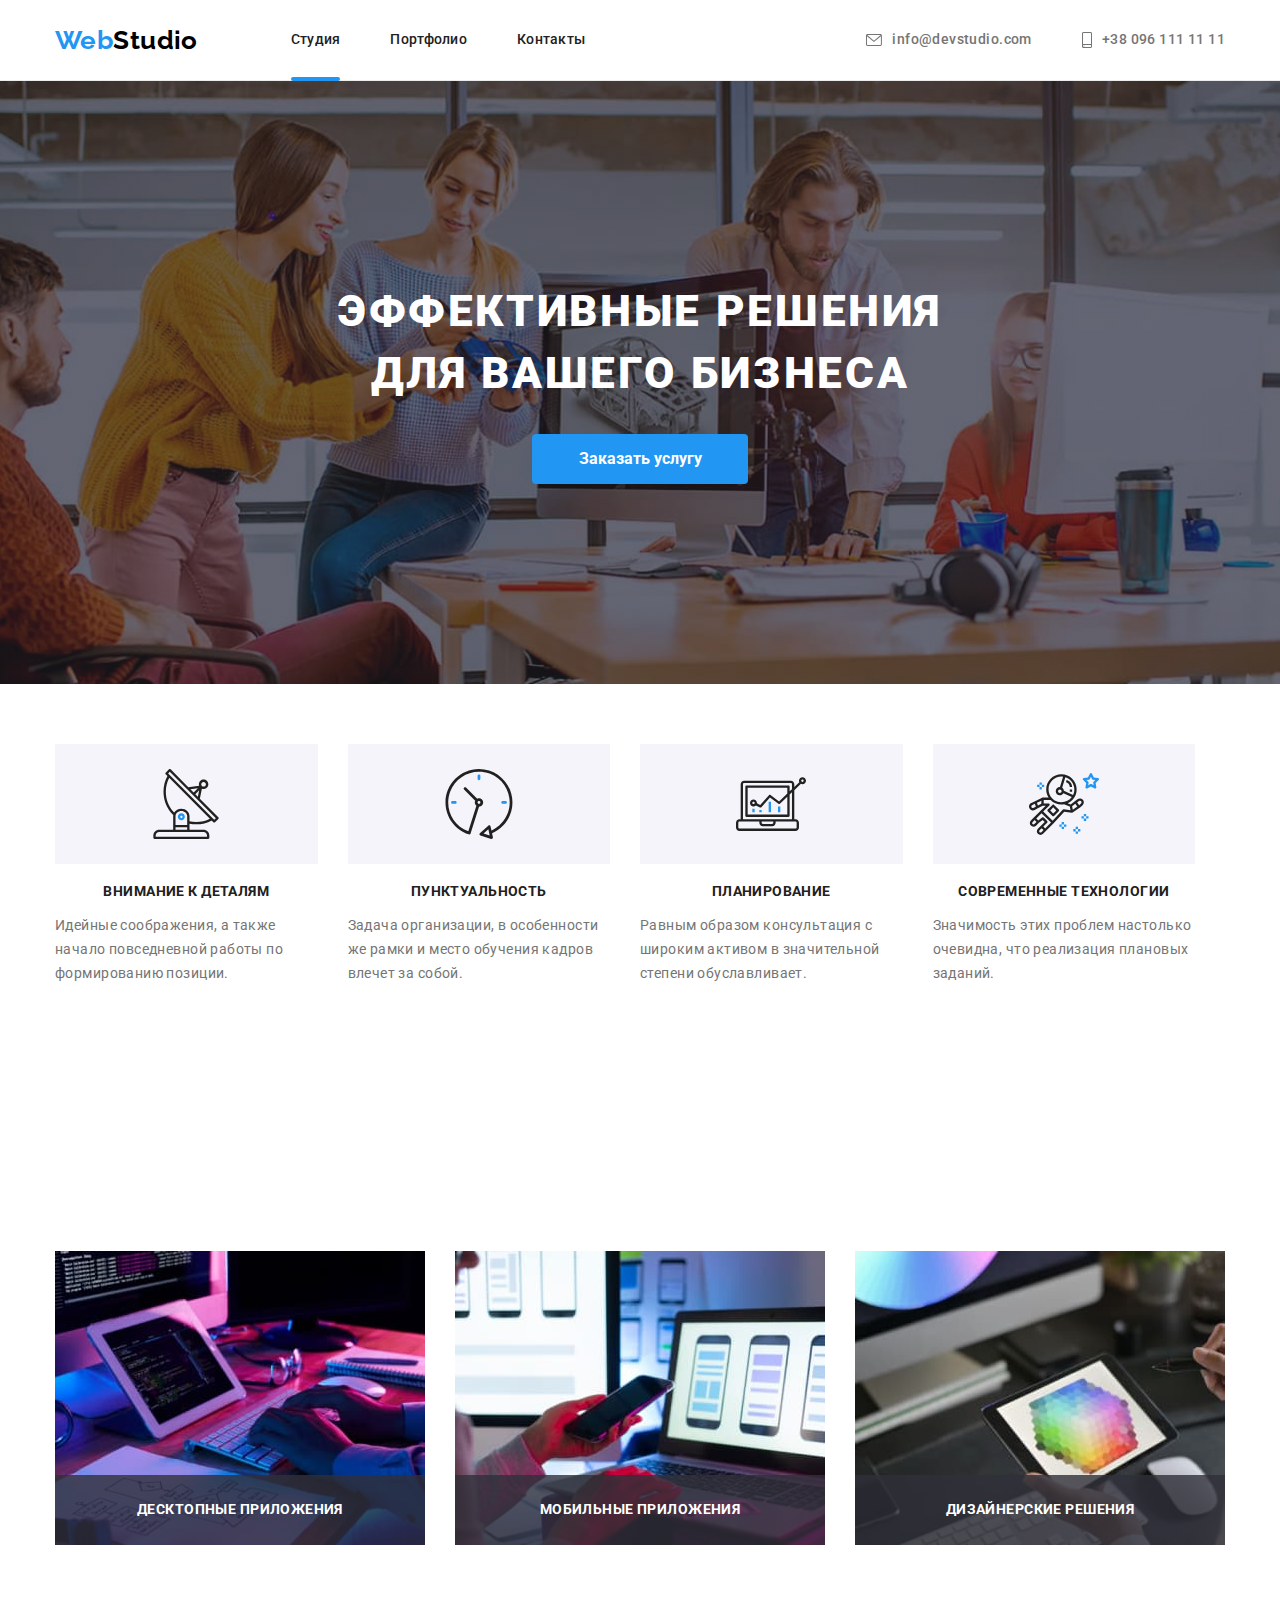
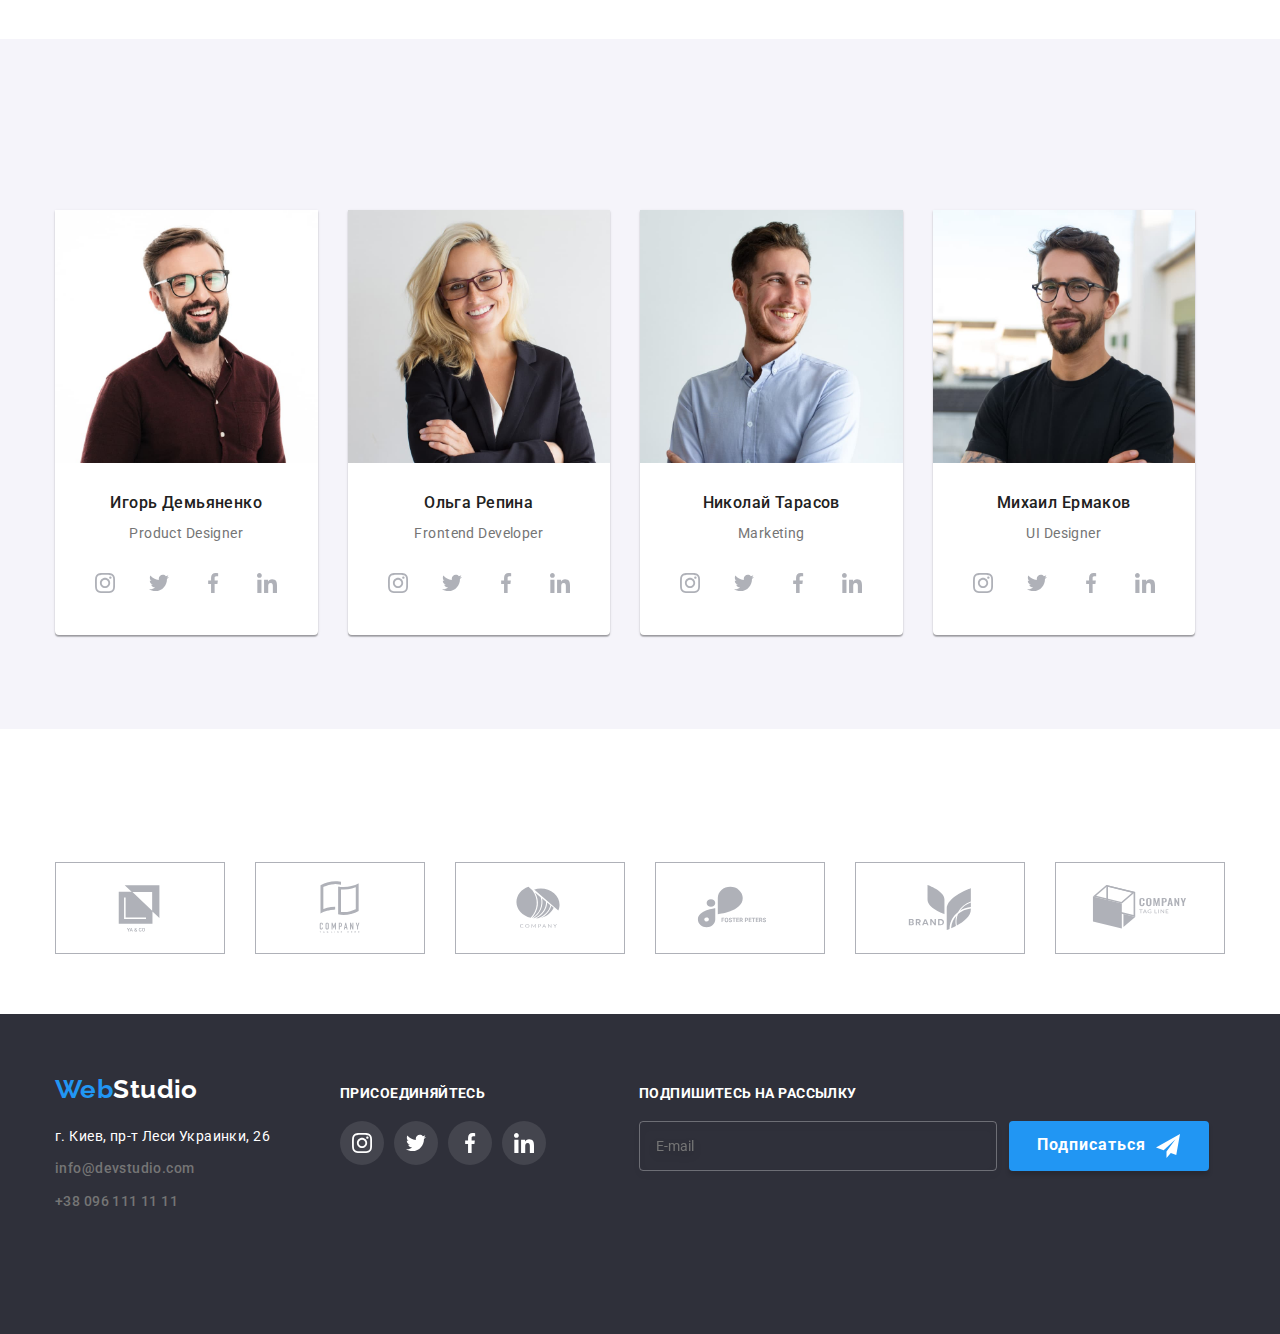
==== commit bdf10882: "beta-test-version" ====
--- a/index.html
+++ b/index.html
@@ -36,14 +36,14 @@
     </header>
     
     <main>
-        <!-- <section class="hero">
+        <section class="hero">
             <div class="container hero__container">
                 <h1 class="decidions">Эффективные решения для вашего бизнеса</h1>
                 <button type="button" class="order__button btn" data-modal-open>Заказать услугу</button>
             </div>
-        </section> -->
-
-        <!-- <section class="particular-qualities">
+        </section>
+
+        <section class="particular-qualities">
             <div class="container">
                 <h2 class="our-qualities visually-hidden">Наши особенности</h2>
                 <ul class="our-qualities__list">
@@ -81,9 +81,9 @@
                 </ul>
 
             </div>
-        </section> -->
-
-        <!-- <section class="what-we-do__section">
+        </section>
+
+        <section class="what-we-do__section">
             <div class="container">
                 <h2 class="what-we-do" data-aos="zoom-in">Чем мы занимаемся</h2>
                 <ul class="what-we-do__list">
@@ -107,9 +107,9 @@
                     </li>
                 </ul>
             </div>
-        </section> -->
-
-        <!-- <section class="team">
+        </section>
+
+        <section class="team">
             <div class="container">
             <h2 class="our-team" data-aos="zoom-in">Наша команда</h2>
             <ul class="team__list">
@@ -172,9 +172,9 @@
                 </li>
             </ul>
             </div>
-        </section> -->
+        </section>
         
-        <!-- <section class="clients">
+        <section class="clients">
             <div class="container">
                 <h2 class="our-clients" data-aos="zoom-in">Постоянные клиенты</h2>
                 <ul class="clients__list">
@@ -186,10 +186,10 @@
                     <li class="clients__list-member"><a href="" class="link-of-clients__list"><svg class="clients__svg" width="106" height="60"><use href="./images/icons.svg#icon-Logosix"></use></svg></a></li>
                 </ul>
             </div>
-        </section> -->
+        </section>
 
     </main>
-    <!-- <footer class="footer">
+    <footer class="footer">
         <div class="container footer-container">
             <div class="footer__social-form">
                 <div class="footer__section">
@@ -243,7 +243,7 @@
             </form>
            </div>
         </div>
-    </footer> -->
+    </footer>
 
     <div class="backdrop is-hidden" data-modal>
         <div class="modal">
--- a/css/main.min.css
+++ b/css/main.min.css
@@ -1 +1 @@
-:root{--primary-text-colour: #212121;--accent-text-colour: #2196F3;--background-colour: #FFFFFF;--black-colour: #000;--grey-colour: #2F303A;--light-grey-colour: #757575;--for-one-white: #F5F4FA;--smth-grey: #EEEEEE;--for-header: #ECECEC;--for-media: #AFB1B8}.visually-hidden{position:absolute;white-space:nowrap;width:1px;height:1px;overflow:hidden;border:0;padding:0;clip:rect(0 0 0 0);clip-path:inset(50%);margin:-1px}.container{padding-left:15px;padding-right:15px;margin:0 auto}@media screen and (min-width: 480px){.container{width:480px}}@media screen and (min-width: 768px){.container{width:768px}}@media screen and (min-width: 1200px){.container{width:1200px}}.list-member{border-radius:4px;margin-right:30px;width:170px;height:92px}.list-member:last-child{margin-right:0}.list-member:hover,.list-member:focus{border:1px solid var(--accent-text-colour)}.media-item-footer{width:44px;height:44px;border-radius:50%;display:flex;align-items:center;justify-content:center;transition:background-color 250ms cubic-bezier(0.4, 0, 0.2, 1)}.media-item-footer:hover,.media-item-footer:focus{background-color:var(--accent-text-colour)}.btn{font-weight:700;font-size:16px;line-height:30px;cursor:pointer;background-color:var(--accent-text-colour);color:var(--background-colour);border:1px rgba(0,0,0,0);transition:background-color 250ms cubic-bezier(0.4, 0, 0.2, 1)}.btn:hover,.btn:focus{background:#188ce8;box-shadow:0px 4px 4px rgba(0,0,0,.15)}a{display:inline-block;text-decoration:none}img{display:block;max-width:100%;height:auto}ul{padding:0;margin:0;list-style:none}body{background-color:var(--background-colour);color:var(--primary-text-colour);font-family:"Roboto",sans-serif;font-size:14px;line-height:1.71;letter-spacing:.03em}.header{border-bottom:1px solid var(--for-header)}.header .container{display:flex;align-items:center}.logo{font-family:"Raleway",sans-serif;font-weight:700;font-size:26px;line-height:1.19;color:var(--accent-text-colour);margin-right:93px;display:block;display:flex}.logo__two{color:var(--black-colour);display:flex}.current:after{content:"";position:absolute;display:block;width:100%;height:4px;bottom:-1px;left:0;background-color:var(--accent-text-colour);border:none;border-radius:2px}.header__list{margin:0;padding:0;display:block;display:flex;align-items:center}.header__list .header__list-item{margin-right:50px}.header__list .header__list-item:last-child{margin-right:0}.header__list .phone-contacts{margin-right:0}.header__list:hover,.header__list:focus{color:var(--accent-text-colour)}@media screen and (min-width: 320px)and (max-width: 767px){.header__list{display:none}}.header__list-two{margin:0;padding:0;display:block;display:flex;align-items:center}.header__list-two .header__list-two-item{margin-right:50px}.header__list-two:hover,.header__list-two:focus{color:var(--accent-text-colour)}@media screen and (min-width: 320px)and (max-width: 767px){.header__list-two{display:none}}.navigation{margin-right:auto;display:flex;align-items:center}.header__buttons{position:relative;font-weight:500;font-size:14px;line-height:1.14;letter-spacing:.02em;color:var(--primary-text-colour);padding-top:32px;padding-bottom:32px;display:inline-block;transition:color 250ms cubic-bezier(0.4, 0, 0.2, 1)}.header__buttons:hover,.header__buttons:focus{color:var(--accent-text-colour)}.phone{color:var(--light-grey-colour);font-weight:500;display:flex;align-items:center;fill:currentColor;transition:color 250ms cubic-bezier(0.4, 0, 0.2, 1)}.phone:focus,.phone:hover{color:var(--accent-text-colour)}.email{color:var(--light-grey-colour);font-weight:500;display:flex;align-items:center;fill:currentColor;transition:color 250ms cubic-bezier(0.4, 0, 0.2, 1)}.email:focus,.email:hover{color:var(--accent-text-colour)}.email-envelope{margin-right:10px}.smartphone{margin-right:10px}.smartphone:hover,.smartphone:focus{fill:var(--accent-text-colour)}.hero{background-image:linear-gradient(rgba(47, 48, 58, 0.4), rgba(47, 48, 58, 0.4)),url(../images/hero.jpg);background-position:center;background-size:1600px 600px;background-repeat:no-repeat;text-align:center;padding-bottom:200px;padding-top:200px}.order__button{display:inline-block;font-size:16px;font-weight:700;line-height:1.875;cursor:pointer;background-color:var(--accent-text-colour);color:var(--background-colour);border:1px rgba(0,0,0,0);padding:10px 24px;min-width:216px;border-radius:4px;transition:background-color 250ms cubic-bezier(0.4, 0, 0.2, 1)}.order__button:hover,.order__button:focus{background:#188ce8;box-shadow:0px 4px 4px rgba(0,0,0,.15)}@media screen and (min-width: 1200px){.order__button{padding:10px 32px}}.decidions{font-weight:900;font-size:21px;line-height:1.4;letter-spacing:.06em;text-transform:uppercase;color:var(--background-colour);margin-top:0px;margin-bottom:30px}@media screen and (min-width: 480px)and (max-width: 1199px){.decidions{font-size:26px}}@media screen and (min-width: 1200px){.decidions{font-size:44px}}.hero__container{width:100%}@media screen and (min-width: 480px)and (max-width: 1199px){.hero__container{width:360px}}@media screen and (min-width: 1200px){.hero__container{width:696px}}.particular-qualities{padding-top:60px;padding-bottom:60px}.our-qualities{font-weight:700;font-size:36px;line-height:1.7;text-align:center;margin-top:0;margin-bottom:60px}.our-qualities__list{display:flex;flex-wrap:wrap;gap:30px;padding-left:0px}.our-qualities__list-item{width:100%}@media screen and (min-width: 768px)and (max-width: 1199px){.our-qualities__list-item{width:calc((100% - 30px)/2)}}@media screen and (min-width: 1200px){.our-qualities__list-item{width:calc((100% - 120px)/4)}}.diagram__background,.clock__background,.antenna__background,.astronaut__background{background-color:var(--for-one-white);width:100%;height:120px;display:flex;align-items:center;justify-content:center;margin-bottom:20px}.our-special-quality{margin-top:0;font-weight:700;font-size:14px;line-height:1.14;text-transform:uppercase;text-align:center}.our-qualities__text{font-weight:400;font-size:14px;line-height:1.7;color:var(--light-grey-colour);margin:0}.what-we-do__section{display:none}@media screen and (min-width: 1200px){.what-we-do__section{display:flex;padding-bottom:94px;padding-top:94px}}.what-we-do{font-weight:700;font-size:36px;line-height:1.7;text-align:center;margin-top:0;margin-bottom:50px}.what-we-do__list{display:flex;margin-bottom:0;margin-top:0;padding-left:0}.what-we-do__list .what-we-do__photo{margin-right:30px}.what-we-do__list .what-we-do__photo:last-child{margin-right:0px}.what-we-do__div{position:relative}.what-we-do__wrap{font-weight:700;font-size:14px;line-height:1.14;text-align:center;letter-spacing:.03em;text-transform:uppercase;color:var(--background-colour);background-color:rgba(47,48,58,.8);padding-top:27px;width:370px;height:70px;position:absolute;bottom:0;margin:0}.team{background-color:var(--for-one-white);padding-top:60px;padding-bottom:94px;margin-left:0;margin-bottom:0;margin-top:0}.team__list{display:flex;flex-wrap:wrap;gap:30px}@media screen and (min-width: 480px)and (max-width: 767px){.team__list{flex-wrap:wrap;gap:30px}}@media screen and (min-width: 768px)and (max-width: 1199px){.team__list{flex-wrap:wrap;gap:30px}}.our-team{font-weight:700;font-size:36px;line-height:1.7;text-align:center;margin-top:0;margin-bottom:50px}.team__member{box-shadow:0px 1px 3px rgba(0,0,0,.12),0px 1px 1px rgba(0,0,0,.14),0px 2px 1px rgba(0,0,0,.2);border-radius:0px 0px 4px 4px;background-color:var(--background-colour)}.team__member:last-child{margin-right:0}@media screen and (min-width: 480px)and (max-width: 767px){.team__member{margin-right:0}}@media screen and (min-width: 768px)and (max-width: 1199px){.team__member{width:calc((100% - 30px)/2);gap:30px}}@media screen and (min-width: 1200px){.team__member{width:calc((100% - 120px)/4)}}.team__member-image{width:100%;height:auto}.name-surname{font-weight:500;font-size:16px;line-height:1.19;text-align:center;margin-top:0;margin-bottom:10px}.role{font-weight:400;font-size:14px;line-height:1.7;color:var(--light-grey-colour);text-align:center;margin:0;margin-bottom:16px}.name-role{padding-top:30px;padding-bottom:30px}.media-item__list{display:flex;margin-right:10px;align-items:center;justify-content:center;padding:0}.media-item__list:last-child{margin-right:0px;gap:10px}.media-item{background-color:var(--background-colour);color:var(--for-media);fill:currentColor;transition:color 250ms cubic-bezier(0.4, 0, 0.2, 1),background-color 250ms cubic-bezier(0.4, 0, 0.2, 1)}.media-item:hover,.media-item:focus{background-color:var(--accent-text-colour);fill:var(--background-colour)}.our-clients{font-weight:700;font-size:36px;line-height:1.17;text-align:center;letter-spacing:.03em;margin:0;margin-bottom:30px}.clients{padding-top:60px;padding-bottom:60px}.clients__list{display:flex;flex-wrap:wrap;gap:30px}@media screen and (min-width: 480px)and (max-width: 767px){.clients__list{flex-wrap:wrap;gap:30px}}@media screen and (min-width: 768px)and (max-width: 1199px){.clients__list{flex-wrap:wrap;gap:30px}}.link-of-clients__list{border:1px solid var(--for-media);width:100%;height:100%;display:flex;align-items:center;justify-content:center;color:var(--for-media);fill:currentColor;transition:color 250ms cubic-bezier(0.4, 0, 0.2, 1),border 250ms cubic-bezier(0.4, 0, 0.2, 1)}.link-of-clients__list:hover,.link-of-clients__list:focus{color:var(--accent-text-colour);border:1px solid var(--accent-text-colour)}.clients__svg:hover,.clients__svg:focus{fill:currentColor}.clients__list-member{border-radius:4px;width:calc((100% - 30px)/2);height:92px}.clients__list-member:last-child{margin-right:0}.clients__list-member:hover,.clients__list-member:focus{border:1px solid var(--accent-text-colour)}@media screen and (min-width: 768px)and (max-width: 1199px){.clients__list-member{width:calc((100% - 60px)/3)}}@media screen and (min-width: 1200px){.clients__list-member{width:calc((100% - 150px)/6)}}.footer{background-color:var(--grey-colour);padding-top:60px;padding-bottom:60px}@media screen and (min-width: 1200px){.footer-container{display:flex;align-items:baseline}}.location{font-size:14px;line-height:1.7;color:var(--background-colour);background-color:var(--grey-colour);transition:color 250ms cubic-bezier(0.4, 0, 0.2, 1)}.location:hover,.location:focus{color:var(--accent-text-colour)}.footer__section{margin-bottom:60px}@media screen and (min-width: 768px)and (max-width: 1199px){.footer__section{margin-bottom:0}}@media screen and (min-width: 1200px){.footer__section:first-child{margin-right:70px}}@media screen and (min-width: 1200px){.footer__section:last-child{margin-right:93px}}.footer__logo{display:flex;justify-content:center}@media screen and (min-width: 1200px){.footer__logo{justify-content:start}}.footer__logo .logo{margin-right:0}.footer__join{font-weight:700;font-size:14px;line-height:16px;margin-top:0;margin-bottom:20px;letter-spacing:.03em;text-transform:uppercase;color:var(--background-colour);text-align:center}@media screen and (min-width: 1200px){.footer__join{text-align:start}}.footer__sign-up{font-weight:700;font-size:14px;line-height:16px;margin-top:0;margin-bottom:20px;letter-spacing:.03em;text-transform:uppercase;color:var(--background-colour);text-align:center}@media screen and (min-width: 1200px){.footer__sign-up{text-align:start}}.footer__media-list{display:flex;align-items:center;margin-bottom:0;justify-content:center}.footer__social-media{margin-right:10px}.footer__social-media:last-child{margin-right:0}.footer__media-item{width:44px;height:44px;border-radius:50%;background-color:rgba(255,255,255,.1);display:flex;align-items:center;justify-content:center;transition:background-color 250ms cubic-bezier(0.4, 0, 0.2, 1)}.footer__media-item:hover,.footer__media-item:focus{background-color:var(--accent-text-colour)}.footer__linkedin{fill:var(--background-colour)}.footer__linkedin:focus,.footer__linkedin:hover{fill:var(--background-colour)}.footer__instagram{fill:var(--background-colour)}.footer__instagram:focus,.footer__instagram:hover{fill:var(--background-colour)}.footer__twitter{fill:var(--background-colour)}.footer__twitter:focus,.footer__twitter:hover{fill:var(--background-colour)}.footer__facebook{fill:var(--background-colour)}.footer__facebook:focus,.footer__facebook:hover{fill:var(--background-colour)}.online__form{display:flex;justify-content:center;flex-wrap:wrap;flex-direction:row;justify-content:space-around}@media screen and (min-width: 1200px){.online__form{flex-wrap:nowrap}}.footer__social-form{display:block}@media screen and (min-width: 768px)and (max-width: 1199px){.footer__social-form{display:flex;flex-wrap:wrap;margin-bottom:60px;flex-direction:row;justify-content:space-around}}@media screen and (min-width: 1200px){.footer__social-form{display:flex;align-items:baseline}}.online__input{width:358px;width:100%;height:50px;border:1px solid rgba(255,255,255,.3);filter:drop-shadow(0px 4px 4px rgba(0, 0, 0, 0.15));border-radius:4px;background-color:rgba(0,0,0,0);padding-right:16px;padding-left:16px;margin-right:12px;margin-bottom:20px}@media screen and (min-width: 768px)and (max-width: 1199px){.online__input{margin-right:20%;margin-left:20%}}@media screen and (min-width: 1200px){.online__input{width:358px}}.online__btn{width:200px;height:50px;background:var(--accent-text-colour);box-shadow:0px 4px 4px rgba(0,0,0,.15);border-radius:4px;border:1px rgba(0,0,0,0);font-weight:700;font-size:16px;line-height:1.8;color:var(--background-colour);display:flex;align-items:center;text-align:center;padding-left:28px;letter-spacing:.06em;cursor:pointer}.send-icon{fill:var(--background-colour);margin-left:10px}.footer__list{font-style:normal;margin:0;padding:0}.footer__list:hover,.footer__list:focus{color:var(--accent-text-colour)}@media screen and (min-width: 1200px){.footer__list{text-align:start}}.footer__list-item:not(:last-child){margin-bottom:9px}.footer__list-item .email{justify-content:center}@media screen and (min-width: 1200px){.footer__list-item .email{justify-content:start}}.footer__list-item .phone{justify-content:center}@media screen and (min-width: 1200px){.footer__list-item .phone{justify-content:start}}.footer__list-item{text-align:center}.logo__three{color:var(--background-colour);margin-bottom:20px}.our-works__list{padding-bottom:94px;padding-top:100px}.list-portfolio{margin-bottom:50px;padding-left:0;justify-content:center}.list-portfolio .list-portfolio__item{margin-right:8px}.list-portfolio :last-child{margin-right:0}@media screen and (min-width: 480px)and (max-width: 767px){.list-portfolio{flex-wrap:wrap;display:flex;justify-content:start}}@media screen and (min-width: 768px)and (max-width: 1199px){.list-portfolio{display:flex}}@media screen and (min-width: 1200px){.list-portfolio{display:flex}}.list-portfolio__item{margin-bottom:15px}@media screen and (min-width: 480px)and (max-width: 767px){.list-portfolio__item{margin-bottom:15px}}.buttons-portfolio{display:inline-block;cursor:pointer;font-size:16px;line-height:1.6;font-weight:500;text-align:center;font-family:inherit;background-color:var(--for-one-white);border:1px rgba(0,0,0,0);border-radius:4px;padding:6px 22px;min-width:73px;transition:box-shadow 250ms cubic-bezier(0.4, 0, 0.2, 1);transition:color 250ms cubic-bezier(0.4, 0, 0.2, 1);transition:background-color 250ms cubic-bezier(0.4, 0, 0.2, 1)}.buttons-portfolio:hover,.buttons-portfolio:focus{color:var(--background-colour);background-color:var(--accent-text-colour);box-shadow:0px 3px 1px rgba(0,0,0,.1),0px 1px 2px rgba(0,0,0,.08),0px 2px 2px rgba(0,0,0,.12)}.works-list__link{transition:box-shadow 250ms cubic-bezier(0.4, 0, 0.2, 1);display:block}.works-list__link:focus,.works-list__link:hover{box-shadow:0px 1px 1px rgba(0,0,0,.12),0px 4px 4px rgba(0,0,0,.06),1px 4px 6px rgba(0,0,0,.16)}.works-list{display:flex;flex-wrap:wrap;gap:30px}@media screen and (min-width: 768px)and (max-width: 1199px){.works-list:first-child{margin-bottom:60px}}@media screen and (min-width: 480px)and (max-width: 767px){.works-list__item{margin-bottom:30px}}@media screen and (min-width: 768px)and (max-width: 1199px){.works-list__item{width:calc((100% - 60px)/2)}}.works-list__link:hover .portfolio__up-text,.works-list__link:focus .portfolio__up-text{transform:translateY(0)}.portfolio__up-text__wrap{position:relative;overflow:hidden}.portfolio__up-text{position:absolute;text-align:start;top:0;left:0;font-weight:400;font-size:18px;line-height:1.56;letter-spacing:.03em;color:#fff;background-color:rgba(33,150,243,.9);padding:63px 24px;height:100%;transform:translateY(100%);transition:transform 250ms cubic-bezier(0.4, 0, 0.2, 1);margin:0}.works-list__description{padding:20px 24px;border:1px solid var(--smth-grey)}.portfolio-title{font-size:16px;line-height:2;letter-spacing:.06em;margin-top:0;margin-bottom:4px;text-align:start;color:var(--primary-text-colour)}.buttons-ptf:hover,.buttons-ptf:focus{background-color:var(--accent-text-colour);color:var(--background-colour);box-shadow:0px 3px 1px rgba(0,0,0,.1),0px 1px 2px rgba(0,0,0,.08),0px 2px 2px rgba(0,0,0,.12)}.colour-type-of-work{color:var(--light-grey-colour);margin:0;text-align:start}.backdrop{position:fixed;top:0;width:100%;height:100%;background-color:rgba(48,48,48,.467);transition:opacity 250ms cubic-bezier(0.4, 0, 0.2, 1),visibility 250ms}.modal{position:absolute;width:528px;min-height:581px;background-color:var(--background-colour);box-shadow:0px 1px 3px rgba(0,0,0,.12),0px 1px 1px rgba(0,0,0,.14),0px 2px 1px rgba(0,0,0,.2);border-radius:4px;top:50%;left:50%;transform:translate(-50%, -50%) scale(1);transition:transform 250ms;padding:40px}.backdrop.is-hidden .modal{transform:translate(-50%, -50%) scale(0)}.modal-close{position:absolute;right:8px;top:8px;width:30px;height:30px;border:1px solid rgba(0,0,0,.1);border-radius:50%;background-color:rgba(0,0,0,0)}.modal-close:focus,.modal-close:hover{fill:var(--accent-text-colour)}.modal-icon{position:absolute;top:50%;left:50%;transform:translate(-50%, -50%)}.is-hidden{opacity:0;visibility:hidden;pointer-events:none}.no-scroll{overflow:hidden}.modal-title{font-weight:700;font-size:20px;line-height:1.15;text-align:center;letter-spacing:.03em;color:var(--primary-text-colour);margin-bottom:30px;margin-top:0}.form-input{padding-left:42px;padding-right:42px;width:100%;height:40px;border:1px solid rgba(33,33,33,.2);border-radius:4px;font-size:12px}.form-input:focus{outline-color:var(--accent-text-colour)}.input-wrap{position:relative}.input-field{margin-bottom:10px}.modal-form-p{font-weight:400;font-size:12px;line-height:1.17;letter-spacing:.01em;color:var(--light-grey-colour)}.form-input-comment{width:448px;height:120px;border:1px solid rgba(33,33,33,.2);border-radius:4px;padding-left:16px;padding-top:12px;resize:none}.form-input-comment:focus{outline-color:var(--accent-text-colour)}.form-input-comment::placeholder{position:absolute;font-weight:400;font-size:12px;line-height:1.17;letter-spacing:.01em;color:rgba(117,117,117,.5)}.modal-form-svg{position:absolute;left:15px;top:50%;transform:translateY(-50%)}.form-input:focus+.modal-form-svg{fill:var(--accent-text-colour)}.button-field{text-align:center}.send-btn{width:200px;height:50px;align-items:center;text-align:center;letter-spacing:.06em}.check-text{display:flex;font-weight:400;font-size:14px;line-height:1.71;letter-spacing:.03em;color:var(--light-grey-colour);align-items:center;justify-content:center}.check-text span{width:16px;height:15px;border:2px solid var(--primary-text-colour);border-radius:3px;margin-right:5px;display:flex;align-items:center;justify-content:center;transition:background-color 250ms cubic-bezier(0.4, 0, 0.2, 1)}.check-text span:focus{border:2px solid var(--accent-text-colour)}.input-check:checked+.check-text span{background-color:var(--accent-text-colour);border:none}.check-icon{fill:rgba(0,0,0,0)}.input-check:checked+.check-text .check-icon{fill:var(--background-colour);border:none}.link-input{color:var(--accent-text-colour);text-decoration:underline var(--accent-text-colour)}/*# sourceMappingURL=main.min.css.map */+:root{--primary-text-colour: #212121;--accent-text-colour: #2196F3;--background-colour: #FFFFFF;--black-colour: #000;--grey-colour: #2F303A;--light-grey-colour: #757575;--for-one-white: #F5F4FA;--smth-grey: #EEEEEE;--for-header: #ECECEC;--for-media: #AFB1B8}.visually-hidden{position:absolute;white-space:nowrap;width:1px;height:1px;overflow:hidden;border:0;padding:0;clip:rect(0 0 0 0);clip-path:inset(50%);margin:-1px}.container{padding-left:15px;padding-right:15px;margin:0 auto}@media screen and (min-width: 480px){.container{width:480px}}@media screen and (min-width: 768px){.container{width:768px}}@media screen and (min-width: 1200px){.container{width:1200px}}.list-member{border-radius:4px;margin-right:30px;width:170px;height:92px}.list-member:last-child{margin-right:0}.list-member:hover,.list-member:focus{border:1px solid var(--accent-text-colour)}.media-item-footer{width:44px;height:44px;border-radius:50%;display:flex;align-items:center;justify-content:center;transition:background-color 250ms cubic-bezier(0.4, 0, 0.2, 1)}.media-item-footer:hover,.media-item-footer:focus{background-color:var(--accent-text-colour)}.btn{font-weight:700;font-size:16px;line-height:30px;cursor:pointer;background-color:var(--accent-text-colour);color:var(--background-colour);border:1px rgba(0,0,0,0);transition:background-color 250ms cubic-bezier(0.4, 0, 0.2, 1)}.btn:hover,.btn:focus{background:#188ce8;box-shadow:0px 4px 4px rgba(0,0,0,.15)}a{display:inline-block;text-decoration:none}img{display:block;max-width:100%;height:auto}ul{padding:0;margin:0;list-style:none}body{background-color:var(--background-colour);color:var(--primary-text-colour);font-family:"Roboto",sans-serif;font-size:14px;line-height:1.71;letter-spacing:.03em}.header{border-bottom:1px solid var(--for-header)}.header .container{display:flex;align-items:center}.logo{font-family:"Raleway",sans-serif;font-weight:700;font-size:26px;line-height:1.19;color:var(--accent-text-colour);margin-right:93px;display:block;display:flex}.logo__two{color:var(--black-colour);display:flex}.current:after{content:"";position:absolute;display:block;width:100%;height:4px;bottom:-1px;left:0;background-color:var(--accent-text-colour);border:none;border-radius:2px}.header__list{margin:0;padding:0;display:block;display:flex;align-items:center}.header__list .header__list-item{margin-right:50px}.header__list .header__list-item:last-child{margin-right:0}.header__list .phone-contacts{margin-right:0}.header__list:hover,.header__list:focus{color:var(--accent-text-colour)}@media screen and (min-width: 320px)and (max-width: 767px){.header__list{display:none}}.header__list-two{margin:0;padding:0;display:block;display:flex;align-items:center}.header__list-two .header__list-two-item{margin-right:50px}.header__list-two:hover,.header__list-two:focus{color:var(--accent-text-colour)}@media screen and (min-width: 320px)and (max-width: 767px){.header__list-two{display:none}}.navigation{margin-right:auto;display:flex;align-items:center}.header__buttons{position:relative;font-weight:500;font-size:14px;line-height:1.14;letter-spacing:.02em;color:var(--primary-text-colour);padding-top:32px;padding-bottom:32px;display:inline-block;transition:color 250ms cubic-bezier(0.4, 0, 0.2, 1)}.header__buttons:hover,.header__buttons:focus{color:var(--accent-text-colour)}.phone{color:var(--light-grey-colour);font-weight:500;display:flex;align-items:center;fill:currentColor;transition:color 250ms cubic-bezier(0.4, 0, 0.2, 1)}.phone:focus,.phone:hover{color:var(--accent-text-colour)}.email{color:var(--light-grey-colour);font-weight:500;display:flex;align-items:center;fill:currentColor;transition:color 250ms cubic-bezier(0.4, 0, 0.2, 1)}.email:focus,.email:hover{color:var(--accent-text-colour)}.email-envelope{margin-right:10px}.smartphone{margin-right:10px}.smartphone:hover,.smartphone:focus{fill:var(--accent-text-colour)}.hero{background-image:linear-gradient(rgba(47, 48, 58, 0.4), rgba(47, 48, 58, 0.4)),url(../images/hero-mob.jpg);background-position:center;background-size:cover;background-repeat:no-repeat;text-align:center;padding:118px 60px}@media screen and (min-width: 768px)and (max-width: 1199px){.hero{padding:118px 204px;background-image:linear-gradient(rgba(47, 48, 58, 0.4), rgba(47, 48, 58, 0.4)),url(../images/hero-tab.jpg)}}@media screen and (min-width: 1200px){.hero{padding-bottom:200px;padding-top:200px;background-image:linear-gradient(rgba(47, 48, 58, 0.4), rgba(47, 48, 58, 0.4)),url(../images/hero.jpg)}}.order__button{display:inline-block;font-size:16px;font-weight:700;line-height:1.875;cursor:pointer;background-color:var(--accent-text-colour);color:var(--background-colour);border:1px rgba(0,0,0,0);padding:10px 24px;min-width:216px;border-radius:4px;transition:background-color 250ms cubic-bezier(0.4, 0, 0.2, 1)}.order__button:hover,.order__button:focus{background:#188ce8;box-shadow:0px 4px 4px rgba(0,0,0,.15)}@media screen and (min-width: 1200px){.order__button{padding:10px 32px}}.decidions{font-weight:900;font-size:21px;line-height:1.4;letter-spacing:.06em;text-transform:uppercase;color:var(--background-colour);margin-top:0px;margin-bottom:30px}@media screen and (min-width: 480px)and (max-width: 1199px){.decidions{font-size:26px}}@media screen and (min-width: 1200px){.decidions{font-size:44px}}.hero__container{width:100%}@media screen and (min-width: 480px)and (max-width: 1199px){.hero__container{width:360px}}@media screen and (min-width: 1200px){.hero__container{width:696px}}.particular-qualities{padding-top:60px;padding-bottom:60px}.our-qualities{font-weight:700;font-size:36px;line-height:1.7;text-align:center;margin-top:0;margin-bottom:60px}.our-qualities__list{display:flex;flex-wrap:wrap;gap:30px;padding-left:0px}.our-qualities__list-item{width:100%}@media screen and (min-width: 768px)and (max-width: 1199px){.our-qualities__list-item{width:calc((100% - 30px)/2)}}@media screen and (min-width: 1200px){.our-qualities__list-item{width:calc((100% - 120px)/4)}}.diagram__background,.clock__background,.antenna__background,.astronaut__background{background-color:var(--for-one-white);width:100%;height:120px;display:flex;align-items:center;justify-content:center;margin-bottom:20px}.our-special-quality{margin-top:0;font-weight:700;font-size:14px;line-height:1.14;text-transform:uppercase;text-align:center}.our-qualities__text{font-weight:400;font-size:14px;line-height:1.7;color:var(--light-grey-colour);margin:0}.what-we-do__section{display:none}@media screen and (min-width: 1200px){.what-we-do__section{display:flex;padding-bottom:94px;padding-top:94px}}.what-we-do{font-weight:700;font-size:36px;line-height:1.7;text-align:center;margin-top:0;margin-bottom:50px}.what-we-do__list{display:flex;margin-bottom:0;margin-top:0;padding-left:0}.what-we-do__list .what-we-do__photo{margin-right:30px}.what-we-do__list .what-we-do__photo:last-child{margin-right:0px}.what-we-do__div{position:relative}.what-we-do__wrap{font-weight:700;font-size:14px;line-height:1.14;text-align:center;letter-spacing:.03em;text-transform:uppercase;color:var(--background-colour);background-color:rgba(47,48,58,.8);padding-top:27px;width:370px;height:70px;position:absolute;bottom:0;margin:0}.team{background-color:var(--for-one-white);padding-top:60px;padding-bottom:94px;margin-left:0;margin-bottom:0;margin-top:0}.team__list{display:flex;flex-wrap:wrap;gap:30px}@media screen and (min-width: 480px)and (max-width: 767px){.team__list{flex-wrap:wrap;gap:30px}}@media screen and (min-width: 768px)and (max-width: 1199px){.team__list{flex-wrap:wrap;gap:30px}}.our-team{font-weight:700;font-size:36px;line-height:1.7;text-align:center;margin-top:0;margin-bottom:50px}.team__member{box-shadow:0px 1px 3px rgba(0,0,0,.12),0px 1px 1px rgba(0,0,0,.14),0px 2px 1px rgba(0,0,0,.2);border-radius:0px 0px 4px 4px;background-color:var(--background-colour)}.team__member:last-child{margin-right:0}@media screen and (min-width: 480px)and (max-width: 767px){.team__member{margin-right:0}}@media screen and (min-width: 768px)and (max-width: 1199px){.team__member{width:calc((100% - 30px)/2);gap:30px}}@media screen and (min-width: 1200px){.team__member{width:calc((100% - 120px)/4)}}.team__member-image{width:100%;height:auto}.name-surname{font-weight:500;font-size:16px;line-height:1.19;text-align:center;margin-top:0;margin-bottom:10px}.role{font-weight:400;font-size:14px;line-height:1.7;color:var(--light-grey-colour);text-align:center;margin:0;margin-bottom:16px}.name-role{padding-top:30px;padding-bottom:30px}.media-item__list{display:flex;margin-right:10px;align-items:center;justify-content:center;padding:0}.media-item__list:last-child{margin-right:0px;gap:10px}.media-item{background-color:var(--background-colour);color:var(--for-media);fill:currentColor;transition:color 250ms cubic-bezier(0.4, 0, 0.2, 1),background-color 250ms cubic-bezier(0.4, 0, 0.2, 1)}.media-item:hover,.media-item:focus{background-color:var(--accent-text-colour);fill:var(--background-colour)}.our-clients{font-weight:700;font-size:36px;line-height:1.17;text-align:center;letter-spacing:.03em;margin:0;margin-bottom:30px}.clients{padding-top:60px;padding-bottom:60px}.clients__list{display:flex;flex-wrap:wrap;gap:30px}@media screen and (min-width: 480px)and (max-width: 767px){.clients__list{flex-wrap:wrap;gap:30px}}@media screen and (min-width: 768px)and (max-width: 1199px){.clients__list{flex-wrap:wrap;gap:30px}}.link-of-clients__list{border:1px solid var(--for-media);width:100%;height:100%;display:flex;align-items:center;justify-content:center;color:var(--for-media);fill:currentColor;transition:color 250ms cubic-bezier(0.4, 0, 0.2, 1),border 250ms cubic-bezier(0.4, 0, 0.2, 1)}.link-of-clients__list:hover,.link-of-clients__list:focus{color:var(--accent-text-colour);border:1px solid var(--accent-text-colour)}.clients__svg:hover,.clients__svg:focus{fill:currentColor}.clients__list-member{border-radius:4px;width:calc((100% - 30px)/2);height:92px}.clients__list-member:last-child{margin-right:0}.clients__list-member:hover,.clients__list-member:focus{border:1px solid var(--accent-text-colour)}@media screen and (min-width: 768px)and (max-width: 1199px){.clients__list-member{width:calc((100% - 60px)/3)}}@media screen and (min-width: 1200px){.clients__list-member{width:calc((100% - 150px)/6)}}.footer{background-color:var(--grey-colour);padding-top:60px;padding-bottom:60px}@media screen and (min-width: 1200px){.footer-container{display:flex;align-items:baseline}}.location{font-size:14px;line-height:1.7;color:var(--background-colour);background-color:var(--grey-colour);transition:color 250ms cubic-bezier(0.4, 0, 0.2, 1)}.location:hover,.location:focus{color:var(--accent-text-colour)}.footer__section{margin-bottom:60px}@media screen and (min-width: 768px)and (max-width: 1199px){.footer__section{margin-bottom:0}}@media screen and (min-width: 1200px){.footer__section:first-child{margin-right:70px}}@media screen and (min-width: 1200px){.footer__section:last-child{margin-right:93px}}.footer__logo{display:flex;justify-content:center}@media screen and (min-width: 1200px){.footer__logo{justify-content:start}}.footer__logo .logo{margin-right:0}.footer__join{font-weight:700;font-size:14px;line-height:16px;margin-top:0;margin-bottom:20px;letter-spacing:.03em;text-transform:uppercase;color:var(--background-colour);text-align:center}@media screen and (min-width: 1200px){.footer__join{text-align:start}}.footer__sign-up{font-weight:700;font-size:14px;line-height:16px;margin-top:0;margin-bottom:20px;letter-spacing:.03em;text-transform:uppercase;color:var(--background-colour);text-align:center}@media screen and (min-width: 1200px){.footer__sign-up{text-align:start}}.footer__media-list{display:flex;align-items:center;margin-bottom:0;justify-content:center}.footer__social-media{margin-right:10px}.footer__social-media:last-child{margin-right:0}.footer__media-item{width:44px;height:44px;border-radius:50%;background-color:rgba(255,255,255,.1);display:flex;align-items:center;justify-content:center;transition:background-color 250ms cubic-bezier(0.4, 0, 0.2, 1)}.footer__media-item:hover,.footer__media-item:focus{background-color:var(--accent-text-colour)}.footer__linkedin{fill:var(--background-colour)}.footer__linkedin:focus,.footer__linkedin:hover{fill:var(--background-colour)}.footer__instagram{fill:var(--background-colour)}.footer__instagram:focus,.footer__instagram:hover{fill:var(--background-colour)}.footer__twitter{fill:var(--background-colour)}.footer__twitter:focus,.footer__twitter:hover{fill:var(--background-colour)}.footer__facebook{fill:var(--background-colour)}.footer__facebook:focus,.footer__facebook:hover{fill:var(--background-colour)}.online__form{display:flex;justify-content:center;flex-wrap:wrap;flex-direction:row;justify-content:space-around}@media screen and (min-width: 1200px){.online__form{flex-wrap:nowrap}}.footer__social-form{display:block}@media screen and (min-width: 768px)and (max-width: 1199px){.footer__social-form{display:flex;flex-wrap:wrap;margin-bottom:60px;flex-direction:row;justify-content:space-around}}@media screen and (min-width: 1200px){.footer__social-form{display:flex;align-items:baseline}}.online__input{width:358px;width:100%;height:50px;border:1px solid rgba(255,255,255,.3);filter:drop-shadow(0px 4px 4px rgba(0, 0, 0, 0.15));border-radius:4px;background-color:rgba(0,0,0,0);padding-right:16px;padding-left:16px;margin-right:12px;margin-bottom:20px}@media screen and (min-width: 768px)and (max-width: 1199px){.online__input{margin-right:20%;margin-left:20%}}@media screen and (min-width: 1200px){.online__input{width:358px}}.online__btn{width:200px;height:50px;background:var(--accent-text-colour);box-shadow:0px 4px 4px rgba(0,0,0,.15);border-radius:4px;border:1px rgba(0,0,0,0);font-weight:700;font-size:16px;line-height:1.8;color:var(--background-colour);display:flex;align-items:center;text-align:center;padding-left:28px;letter-spacing:.06em;cursor:pointer}.send-icon{fill:var(--background-colour);margin-left:10px}.footer__list{font-style:normal;margin:0;padding:0}.footer__list:hover,.footer__list:focus{color:var(--accent-text-colour)}@media screen and (min-width: 1200px){.footer__list{text-align:start}}.footer__list-item:not(:last-child){margin-bottom:9px}.footer__list-item .email{justify-content:center}@media screen and (min-width: 1200px){.footer__list-item .email{justify-content:start}}.footer__list-item .phone{justify-content:center}@media screen and (min-width: 1200px){.footer__list-item .phone{justify-content:start}}.footer__list-item{text-align:center}.logo__three{color:var(--background-colour);margin-bottom:20px}.our-works__list{padding-bottom:94px;padding-top:100px}.list-portfolio{margin-bottom:50px;padding-left:0;justify-content:center}.list-portfolio .list-portfolio__item{margin-right:8px}.list-portfolio :last-child{margin-right:0}@media screen and (min-width: 480px)and (max-width: 767px){.list-portfolio{flex-wrap:wrap;display:flex;justify-content:start}}@media screen and (min-width: 768px)and (max-width: 1199px){.list-portfolio{display:flex}}@media screen and (min-width: 1200px){.list-portfolio{display:flex}}.list-portfolio__item{margin-bottom:15px}@media screen and (min-width: 480px)and (max-width: 767px){.list-portfolio__item{margin-bottom:15px}}.buttons-portfolio{display:inline-block;cursor:pointer;font-size:16px;line-height:1.6;font-weight:500;text-align:center;font-family:inherit;background-color:var(--for-one-white);border:1px rgba(0,0,0,0);border-radius:4px;padding:6px 22px;min-width:73px;transition:box-shadow 250ms cubic-bezier(0.4, 0, 0.2, 1);transition:color 250ms cubic-bezier(0.4, 0, 0.2, 1);transition:background-color 250ms cubic-bezier(0.4, 0, 0.2, 1)}.buttons-portfolio:hover,.buttons-portfolio:focus{color:var(--background-colour);background-color:var(--accent-text-colour);box-shadow:0px 3px 1px rgba(0,0,0,.1),0px 1px 2px rgba(0,0,0,.08),0px 2px 2px rgba(0,0,0,.12)}.works-list__link{transition:box-shadow 250ms cubic-bezier(0.4, 0, 0.2, 1);display:block}.works-list__link:focus,.works-list__link:hover{box-shadow:0px 1px 1px rgba(0,0,0,.12),0px 4px 4px rgba(0,0,0,.06),1px 4px 6px rgba(0,0,0,.16)}.works-list{display:flex;flex-wrap:wrap;gap:30px}@media screen and (min-width: 768px)and (max-width: 1199px){.works-list:first-child{margin-bottom:60px}}@media screen and (min-width: 480px)and (max-width: 767px){.works-list__item{margin-bottom:30px}}@media screen and (min-width: 768px)and (max-width: 1199px){.works-list__item{width:calc((100% - 60px)/2)}}.works-list__link:hover .portfolio__up-text,.works-list__link:focus .portfolio__up-text{transform:translateY(0)}.portfolio__up-text__wrap{position:relative;overflow:hidden}.portfolio__up-text{position:absolute;text-align:start;top:0;left:0;font-weight:400;font-size:18px;line-height:1.56;letter-spacing:.03em;color:#fff;background-color:rgba(33,150,243,.9);padding:63px 24px;height:100%;transform:translateY(100%);transition:transform 250ms cubic-bezier(0.4, 0, 0.2, 1);margin:0}.works-list__description{padding:20px 24px;border:1px solid var(--smth-grey)}.portfolio-title{font-size:16px;line-height:2;letter-spacing:.06em;margin-top:0;margin-bottom:4px;text-align:start;color:var(--primary-text-colour)}.buttons-ptf:hover,.buttons-ptf:focus{background-color:var(--accent-text-colour);color:var(--background-colour);box-shadow:0px 3px 1px rgba(0,0,0,.1),0px 1px 2px rgba(0,0,0,.08),0px 2px 2px rgba(0,0,0,.12)}.colour-type-of-work{color:var(--light-grey-colour);margin:0;text-align:start}.backdrop{position:fixed;top:0;width:100%;height:100%;background-color:rgba(48,48,48,.467);transition:opacity 250ms cubic-bezier(0.4, 0, 0.2, 1),visibility 250ms}.modal{position:absolute;width:528px;min-height:581px;background-color:var(--background-colour);box-shadow:0px 1px 3px rgba(0,0,0,.12),0px 1px 1px rgba(0,0,0,.14),0px 2px 1px rgba(0,0,0,.2);border-radius:4px;top:50%;left:50%;transform:translate(-50%, -50%) scale(1);transition:transform 250ms;padding:40px}.backdrop.is-hidden .modal{transform:translate(-50%, -50%) scale(0)}.modal-close{position:absolute;right:8px;top:8px;width:30px;height:30px;border:1px solid rgba(0,0,0,.1);border-radius:50%;background-color:rgba(0,0,0,0)}.modal-close:focus,.modal-close:hover{fill:var(--accent-text-colour)}.modal-icon{position:absolute;top:50%;left:50%;transform:translate(-50%, -50%)}.is-hidden{opacity:0;visibility:hidden;pointer-events:none}.no-scroll{overflow:hidden}.modal-title{font-weight:700;font-size:20px;line-height:1.15;text-align:center;letter-spacing:.03em;color:var(--primary-text-colour);margin-bottom:30px;margin-top:0}.form-input{padding-left:42px;padding-right:42px;width:100%;height:40px;border:1px solid rgba(33,33,33,.2);border-radius:4px;font-size:12px}.form-input:focus{outline-color:var(--accent-text-colour)}.input-wrap{position:relative}.input-field{margin-bottom:10px}.modal-form-p{font-weight:400;font-size:12px;line-height:1.17;letter-spacing:.01em;color:var(--light-grey-colour)}.form-input-comment{width:448px;height:120px;border:1px solid rgba(33,33,33,.2);border-radius:4px;padding-left:16px;padding-top:12px;resize:none}.form-input-comment:focus{outline-color:var(--accent-text-colour)}.form-input-comment::placeholder{position:absolute;font-weight:400;font-size:12px;line-height:1.17;letter-spacing:.01em;color:rgba(117,117,117,.5)}.modal-form-svg{position:absolute;left:15px;top:50%;transform:translateY(-50%)}.form-input:focus+.modal-form-svg{fill:var(--accent-text-colour)}.button-field{text-align:center}.send-btn{width:200px;height:50px;align-items:center;text-align:center;letter-spacing:.06em}.check-text{display:flex;font-weight:400;font-size:14px;line-height:1.71;letter-spacing:.03em;color:var(--light-grey-colour);align-items:center;justify-content:center}.check-text span{width:16px;height:15px;border:2px solid var(--primary-text-colour);border-radius:3px;margin-right:5px;display:flex;align-items:center;justify-content:center;transition:background-color 250ms cubic-bezier(0.4, 0, 0.2, 1)}.check-text span:focus{border:2px solid var(--accent-text-colour)}.input-check:checked+.check-text span{background-color:var(--accent-text-colour);border:none}.check-icon{fill:rgba(0,0,0,0)}.input-check:checked+.check-text .check-icon{fill:var(--background-colour);border:none}.link-input{color:var(--accent-text-colour);text-decoration:underline var(--accent-text-colour)}/*# sourceMappingURL=main.min.css.map */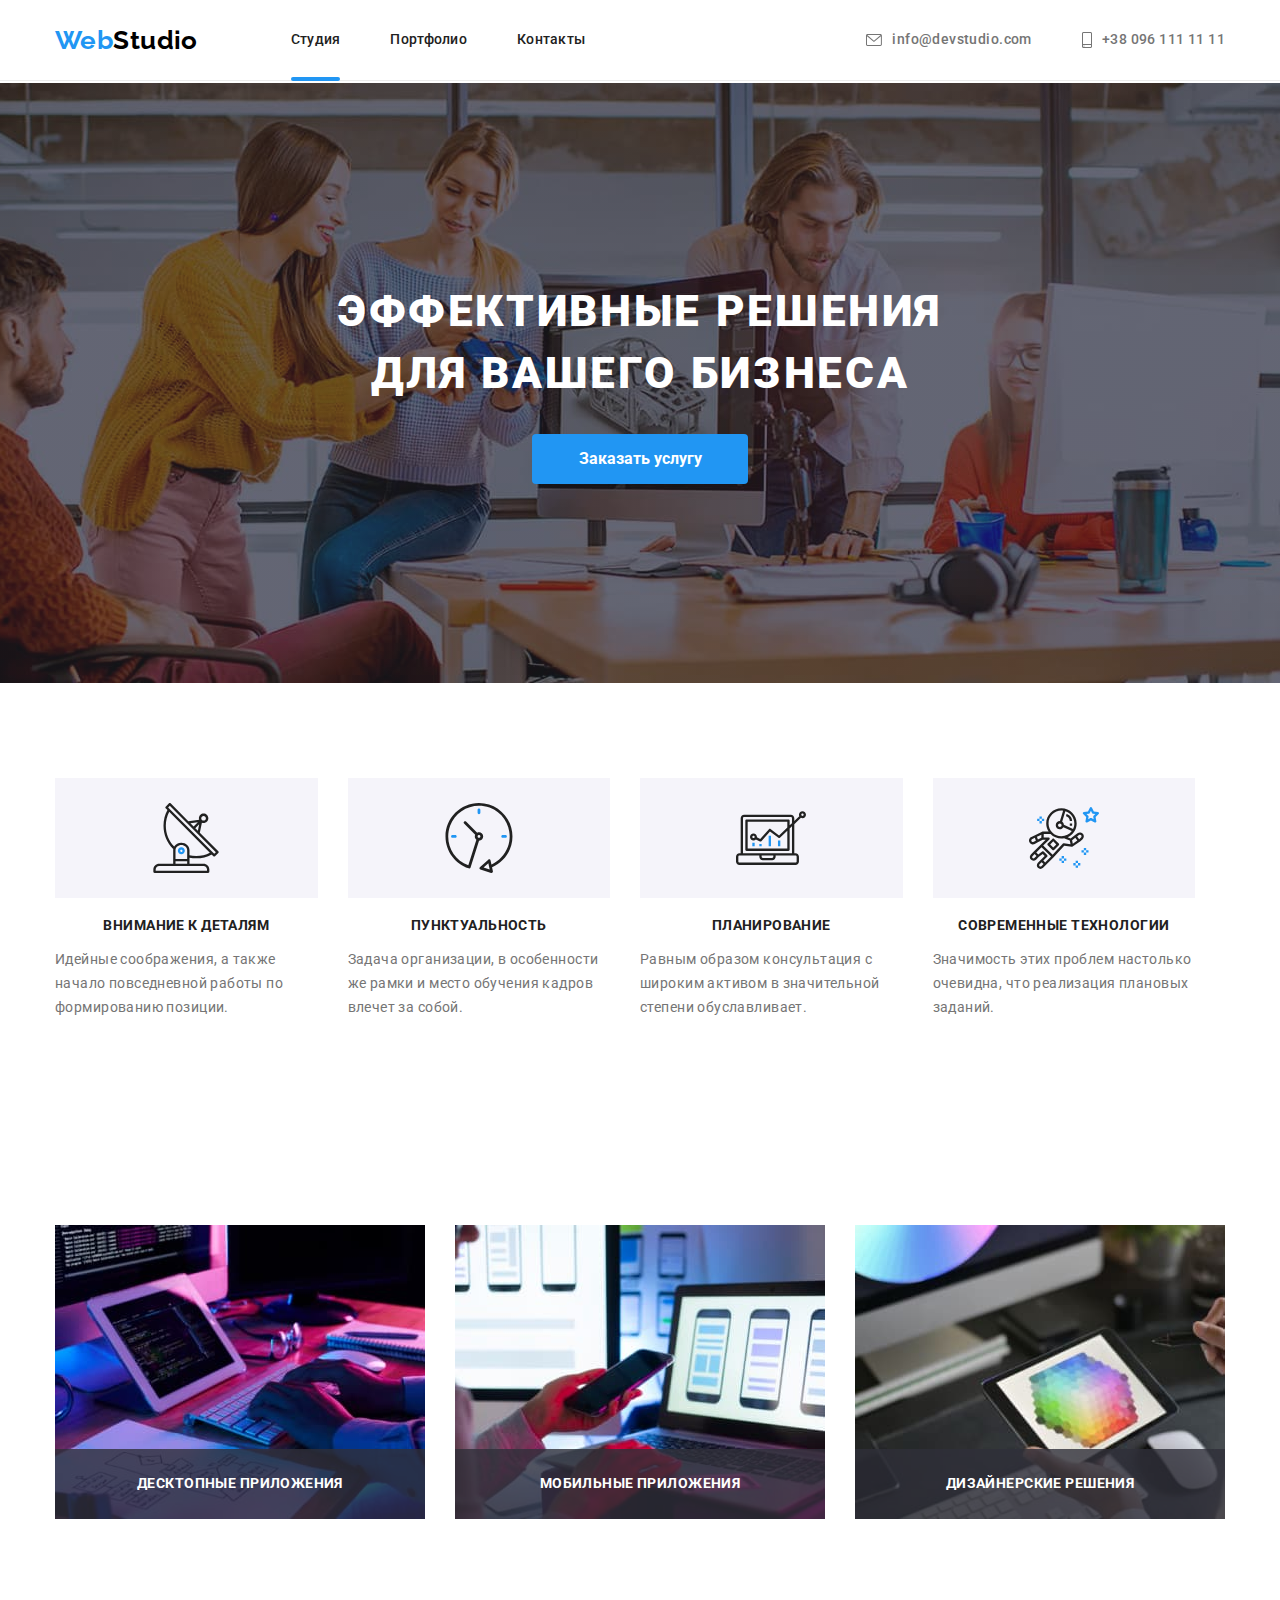
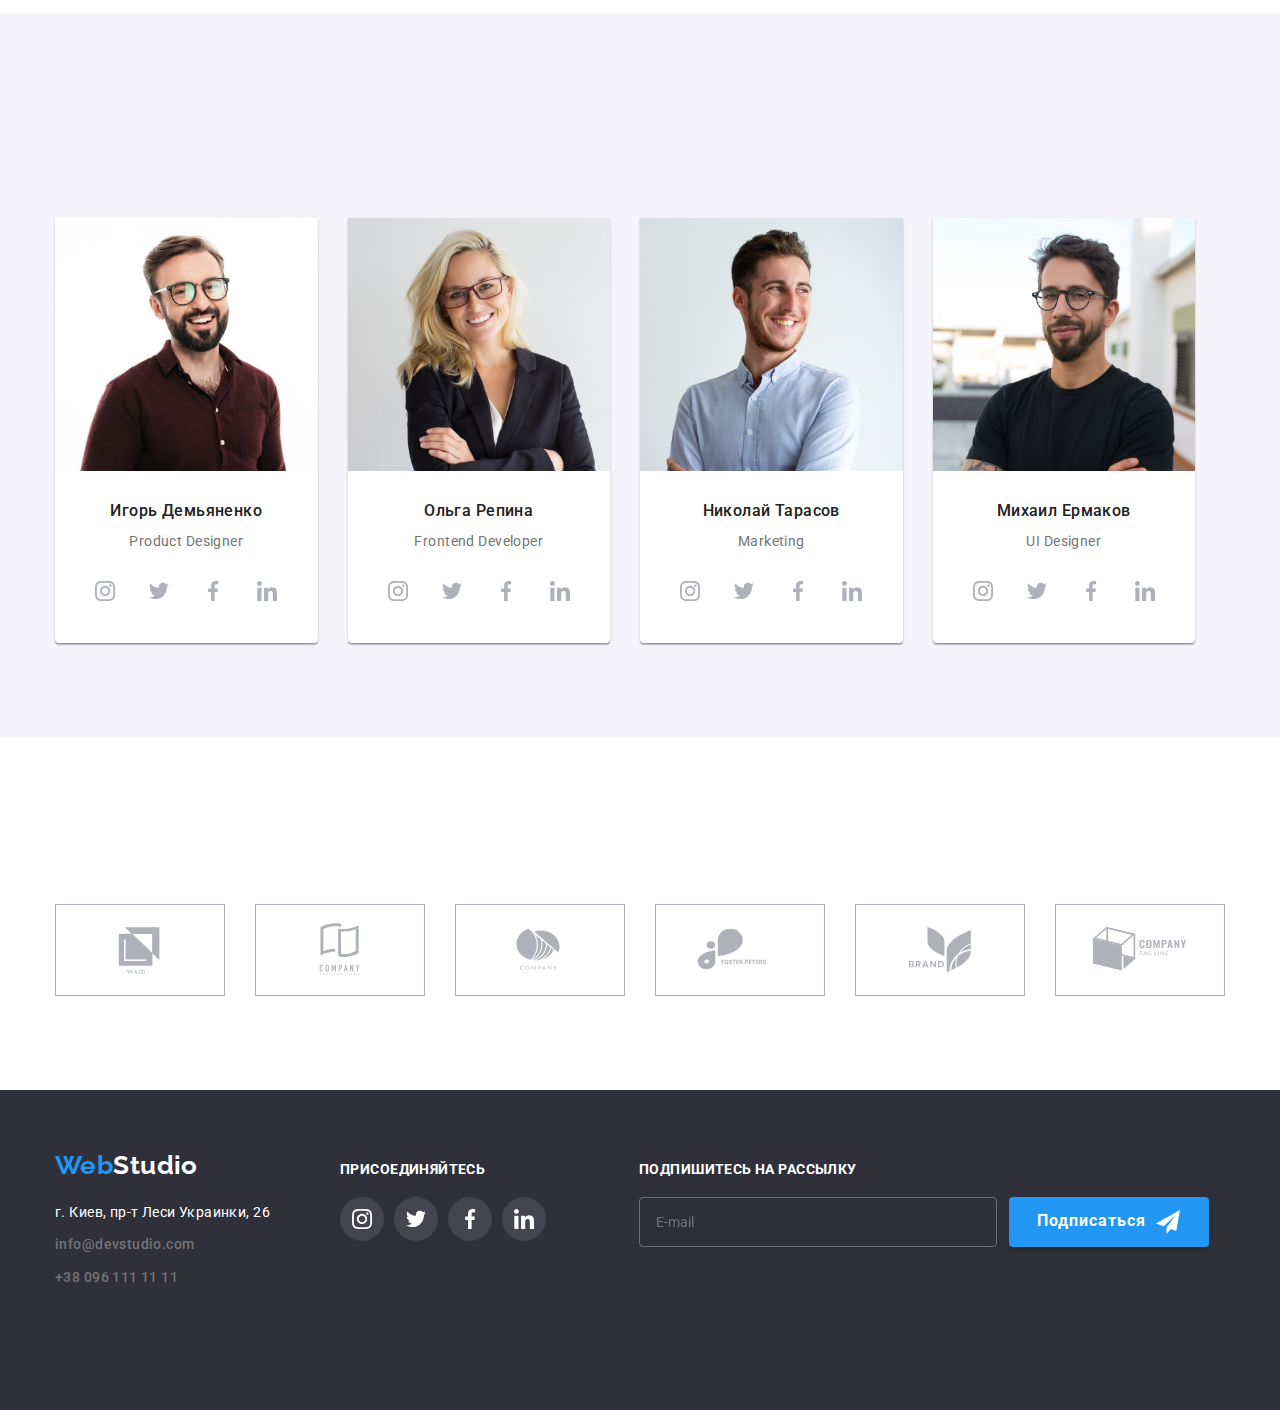
==== commit 21f1602b: "final version 2" ====
--- a/index.html
+++ b/index.html
@@ -14,7 +14,7 @@
     <link rel="stylesheet" href="./css/styles.css">
     <link rel="stylesheet" href="./css/main.min.css">
 </head>
-<body>
+<body data-scroll>
     <header class="header">
         <div class="container">
             <nav class="navigation"><a href="./index.html" class="logo">Web<span class="logo__two">Studio</span></a>
@@ -31,7 +31,39 @@
                     </svg>+38 096 111 11 11</a></li>
                 </ul>
 
-
+                <button type="button" class="header__menu-open-btn" data-menu-open>
+                    <svg class="header__modal-window-mobile" width="40" height="40"><use href="./images/icons.svg#icon-menu_40px"></use></svg>
+                </button>
+                <div class="header__mob-menu is-hidden" data-menu>
+                    <div class="mob-menu-container">
+                        <div class="mob-menu-top">
+                            <button type="button" class="header__menu-close-btn" data-menu-close><svg class="menu-modal-icon" width="18" height="18"><use href="./images/icons.svg#icon-close-black-18dp3"></use></svg></button>
+
+                            <nav class="header__mob-menu-navigation">
+                                <ul class="header__mob-menu-list">
+                                    <li class="header__mob-menu-list-item"><a href="./index.html" class="header__mob-menu-buttons">Студия</a></li>
+                                    <li class="header__mob-menu-list-item"><a href="./portfolio.html" class="header__mob-menu-buttons">Портфолио</a></li>
+                                    <li class="header__mob-menu-list-item"><a href="#" class="header__mob-menu-buttons">Контакты</a></li>
+                                </ul>
+                            </nav>
+                        </div>
+                        <div class="mob-menu-bottom">
+                            <ul class="header__mob-menu-list-two">
+                                <li class="header__mob-menu-list-two-item"><a href="tel:+380961111111" class="mob-menu-phone">+38 096 111 11 11</a></li>
+                                <li class="header__mob-menu-list-two-item"><a href="mailto:info@devstudio.com" class="mob-menu-email">info@devstudio.com</a></li>
+                            </ul>
+
+                        <ul class="header__mob-menu-social-list">
+                            <li class="header__mob-menu-social-list-item"> <a href="" class="header__mob-menu-social-list-link" target="_blank" rel="noopener noreferrer nofollow">Instagram</a><span class="line"></span></li>
+                            <li class="header__mob-menu-social-list-item"> <a href="" class="header__mob-menu-social-list-link" target="_blank" rel="noopener noreferrer nofollow">Twitter</a><span class="line"></span></li>
+                            <li class="header__mob-menu-social-list-item"> <a href="" class="header__mob-menu-social-list-link" target="_blank" rel="noopener noreferrer nofollow">Facebook</a><span class="line"></span></li>
+                            <li class="header__mob-menu-social-list-item"> <a href="" class="header__mob-menu-social-list-link" target="_blank" rel="noopener noreferrer nofollow">LinkedIn</a></li>
+                        </ul>
+
+
+                        </div>
+                    </div>
+                </div>
         </div>
     </header>
     
@@ -89,19 +121,19 @@
                 <ul class="what-we-do__list">
                     <li class="what-we-do__photo">
                         <div class="what-we-do__div">
-                            <img src="./images/img1.jpg" alt="Человек работает с ноутбуком" width="370" height="294">
+                            <img srcset="./images/img1.jpg 1x, ./images/img1-2x.jpg 2x" src="./images/img1.jpg" alt="Человек работает с ноутбуком" width="370" height="294">
                             <p class="what-we-do__wrap">Десктопные приложения</p>
                         </div>
                     </li>
                     <li class="what-we-do__photo">
                         <div class="what-we-do__div">
-                            <img src="./images/img7.jpg" alt="Человек работает с телефоном" width="370" height="294">
+                            <img srcset="./images/img7.jpg 1x, ./images/img7-2x.jpg 2x" src="./images/img7.jpg" alt="Человек работает с телефоном" width="370" height="294">
                             <p class="what-we-do__wrap">Мобильные приложения</p>
                         </div>
                     </li>
                     <li class="what-we-do__photo">
                         <div class="what-we-do__div">
-                            <img src="./images/img6.jpg" alt="Человек работает с планшетом" width="370" height="294">
+                            <img srcset="./images/img6.jpg 1x ./images/img6-2x.jpg 2x" src="./images/img6.jpg" alt="Человек работает с планшетом" width="370" height="294">
                             <p class="what-we-do__wrap">Дизайнерские решения</p>
                         </div>
                     </li>
@@ -114,7 +146,12 @@
             <h2 class="our-team" data-aos="zoom-in">Наша команда</h2>
             <ul class="team__list">
                 <li class="team__member">
-                    <img src="./images/img2.jpg" alt="Улыбающийся мужчина в очках с бородой" class="team__member-image">
+                    <picture>
+                        <source srcset="./images/img2.jpg 1x, ./images/img2-2x.jpg 2x" media="(min-width: 1200px)" />
+                        <source srcset="./images/img2-tab.jpg 1x, ./images/img2-tab-2x.jpg 2x" media="(min-width: 768px)" />
+                        <source srcset="./images/img2-mob.jpg 1x, ./images/img2-mob-2x.jpg 2x" media="(max-width: 767px)" />
+                        <img src="./images/img2.jpg" alt="Улыбающийся мужчина в очках с бородой" class="team__member-image" width="450" height="460">
+                    </picture>
                     <div class="name-role">
                         <h3 class="name-surname">Игорь Демьяненко</h3>
                         <p class="role">Product Designer</p>
@@ -128,7 +165,13 @@
                 </li>
 
                 <li class="team__member">
-                    <img src="./images/img3.jpg" alt="Улыбающаяся женщина в очках" class="team__member-image">
+                    <picture>
+                        <source srcset="./images/img3.jpg 1x, ./images/img3-2x.jpg 2x" media="(min-width: 1200px)" />
+                        <source srcset="./images/img3-tab.jpg 1x, ./images/img3-tab-2x.jpg 2x" media="(min-width: 768px)" />
+                        <source srcset="./images/img3-mob.jpg 1x, ./images/img3-mob-2x.jpg 2x" media="(max-width: 767px)"/>
+                        <img src="./images/img3.jpg" alt="Улыбающаяся женщина в очках" class="team__member-image" width="450" height="460">
+                    </picture>
+
                     <div class="name-role">
                         <h3 class="name-surname">Ольга Репина</h3>
                         <p class="role">Frontend Developer</p>
@@ -142,7 +185,14 @@
                 </li>
 
                 <li class="team__member">
-                    <img src="./images/img4.jpg" alt="Улыбающийся мужчина с маленькой бородой" class="team__member-image">
+                    <picture>
+
+                        <source srcset="./images/img4.jpg 1x, ./images/img4-2x.jpg 2x" media="(min-width: 1200px)" /> 
+                        <source srcset="./images/img4-tab.jpg 1x, ./images/img4-tab-2x.jpg 2x" media="(min-width: 768px)" />
+                        <source srcset="./images/img4-mob.jpg 1x, ./images/img4-mob-2x.jpg 2x" media="(max-width: 767px)" />
+                        <img src="./images/img4.jpg" alt="Улыбающийся мужчина с маленькой бородой" class="team__member-image" width="450" height="460">
+                    </picture>
+                    
                     <div class="name-role">
                         <h3 class="name-surname">Николай Тарасов</h3>
                         <p class="role">Marketing</p>
@@ -157,7 +207,14 @@
                 </li>
                 
                 <li class="team__member">
-                    <img src="./images/img5.jpg" alt="Легко улыбающийся мужчина в очках с бородой" class="team__member-image">
+                    <picture>
+                        <source srcset="./images/img5.jpg 1x, ./images/img5-2x.jpg 2x" media="(min-width: 1200px)" />
+                        <source srcset="./images/img5-tab.jpg 1x, ./images/img5-tab-2x.jpg 2x" media="(min-width: 768px)" />
+                        <source srcset="./images/img5-mob.jpg 1x, ./images/img5-mob-2x.jpg 2x" media="(max-width: 767px)" />
+                        <img src="./images/img5.jpg" alt="Легко улыбающийся мужчина в очках с бородой" class="team__member-image" width="450"
+                            height="460">
+                    </picture>
+                    
                     <div class="name-role">
                         <h3 class="name-surname">Михаил Ермаков</h3>
                         <p class="role">UI Designer</p>
@@ -298,5 +355,6 @@
         AOS.init();
     </script>
     <script src="./js/modal.js"></script>
+    <script src="./js/menu.js"></script>
 </body>
 </html>--- a/css/main.min.css
+++ b/css/main.min.css
@@ -1 +1 @@
-:root{--primary-text-colour: #212121;--accent-text-colour: #2196F3;--background-colour: #FFFFFF;--black-colour: #000;--grey-colour: #2F303A;--light-grey-colour: #757575;--for-one-white: #F5F4FA;--smth-grey: #EEEEEE;--for-header: #ECECEC;--for-media: #AFB1B8}.visually-hidden{position:absolute;white-space:nowrap;width:1px;height:1px;overflow:hidden;border:0;padding:0;clip:rect(0 0 0 0);clip-path:inset(50%);margin:-1px}.container{padding-left:15px;padding-right:15px;margin:0 auto}@media screen and (min-width: 480px){.container{width:480px}}@media screen and (min-width: 768px){.container{width:768px}}@media screen and (min-width: 1200px){.container{width:1200px}}.list-member{border-radius:4px;margin-right:30px;width:170px;height:92px}.list-member:last-child{margin-right:0}.list-member:hover,.list-member:focus{border:1px solid var(--accent-text-colour)}.media-item-footer{width:44px;height:44px;border-radius:50%;display:flex;align-items:center;justify-content:center;transition:background-color 250ms cubic-bezier(0.4, 0, 0.2, 1)}.media-item-footer:hover,.media-item-footer:focus{background-color:var(--accent-text-colour)}.btn{font-weight:700;font-size:16px;line-height:30px;cursor:pointer;background-color:var(--accent-text-colour);color:var(--background-colour);border:1px rgba(0,0,0,0);transition:background-color 250ms cubic-bezier(0.4, 0, 0.2, 1)}.btn:hover,.btn:focus{background:#188ce8;box-shadow:0px 4px 4px rgba(0,0,0,.15)}a{display:inline-block;text-decoration:none}img{display:block;max-width:100%;height:auto}ul{padding:0;margin:0;list-style:none}body{background-color:var(--background-colour);color:var(--primary-text-colour);font-family:"Roboto",sans-serif;font-size:14px;line-height:1.71;letter-spacing:.03em}.header{border-bottom:1px solid var(--for-header)}.header .container{display:flex;align-items:center}.logo{font-family:"Raleway",sans-serif;font-weight:700;font-size:26px;line-height:1.19;color:var(--accent-text-colour);margin-right:93px;display:block;display:flex}.logo__two{color:var(--black-colour);display:flex}.current:after{content:"";position:absolute;display:block;width:100%;height:4px;bottom:-1px;left:0;background-color:var(--accent-text-colour);border:none;border-radius:2px}.header__list{margin:0;padding:0;display:block;display:flex;align-items:center}.header__list .header__list-item{margin-right:50px}.header__list .header__list-item:last-child{margin-right:0}.header__list .phone-contacts{margin-right:0}.header__list:hover,.header__list:focus{color:var(--accent-text-colour)}@media screen and (min-width: 320px)and (max-width: 767px){.header__list{display:none}}.header__list-two{margin:0;padding:0;display:block;display:flex;align-items:center}.header__list-two .header__list-two-item{margin-right:50px}.header__list-two:hover,.header__list-two:focus{color:var(--accent-text-colour)}@media screen and (min-width: 320px)and (max-width: 767px){.header__list-two{display:none}}.navigation{margin-right:auto;display:flex;align-items:center}.header__buttons{position:relative;font-weight:500;font-size:14px;line-height:1.14;letter-spacing:.02em;color:var(--primary-text-colour);padding-top:32px;padding-bottom:32px;display:inline-block;transition:color 250ms cubic-bezier(0.4, 0, 0.2, 1)}.header__buttons:hover,.header__buttons:focus{color:var(--accent-text-colour)}.phone{color:var(--light-grey-colour);font-weight:500;display:flex;align-items:center;fill:currentColor;transition:color 250ms cubic-bezier(0.4, 0, 0.2, 1)}.phone:focus,.phone:hover{color:var(--accent-text-colour)}.email{color:var(--light-grey-colour);font-weight:500;display:flex;align-items:center;fill:currentColor;transition:color 250ms cubic-bezier(0.4, 0, 0.2, 1)}.email:focus,.email:hover{color:var(--accent-text-colour)}.email-envelope{margin-right:10px}.smartphone{margin-right:10px}.smartphone:hover,.smartphone:focus{fill:var(--accent-text-colour)}.hero{background-image:linear-gradient(rgba(47, 48, 58, 0.4), rgba(47, 48, 58, 0.4)),url(../images/hero-mob.jpg);background-position:center;background-size:cover;background-repeat:no-repeat;text-align:center;padding:118px 60px}@media screen and (min-width: 768px)and (max-width: 1199px){.hero{padding:118px 204px;background-image:linear-gradient(rgba(47, 48, 58, 0.4), rgba(47, 48, 58, 0.4)),url(../images/hero-tab.jpg)}}@media screen and (min-width: 1200px){.hero{padding-bottom:200px;padding-top:200px;background-image:linear-gradient(rgba(47, 48, 58, 0.4), rgba(47, 48, 58, 0.4)),url(../images/hero.jpg)}}.order__button{display:inline-block;font-size:16px;font-weight:700;line-height:1.875;cursor:pointer;background-color:var(--accent-text-colour);color:var(--background-colour);border:1px rgba(0,0,0,0);padding:10px 24px;min-width:216px;border-radius:4px;transition:background-color 250ms cubic-bezier(0.4, 0, 0.2, 1)}.order__button:hover,.order__button:focus{background:#188ce8;box-shadow:0px 4px 4px rgba(0,0,0,.15)}@media screen and (min-width: 1200px){.order__button{padding:10px 32px}}.decidions{font-weight:900;font-size:21px;line-height:1.4;letter-spacing:.06em;text-transform:uppercase;color:var(--background-colour);margin-top:0px;margin-bottom:30px}@media screen and (min-width: 480px)and (max-width: 1199px){.decidions{font-size:26px}}@media screen and (min-width: 1200px){.decidions{font-size:44px}}.hero__container{width:100%}@media screen and (min-width: 480px)and (max-width: 1199px){.hero__container{width:360px}}@media screen and (min-width: 1200px){.hero__container{width:696px}}.particular-qualities{padding-top:60px;padding-bottom:60px}.our-qualities{font-weight:700;font-size:36px;line-height:1.7;text-align:center;margin-top:0;margin-bottom:60px}.our-qualities__list{display:flex;flex-wrap:wrap;gap:30px;padding-left:0px}.our-qualities__list-item{width:100%}@media screen and (min-width: 768px)and (max-width: 1199px){.our-qualities__list-item{width:calc((100% - 30px)/2)}}@media screen and (min-width: 1200px){.our-qualities__list-item{width:calc((100% - 120px)/4)}}.diagram__background,.clock__background,.antenna__background,.astronaut__background{background-color:var(--for-one-white);width:100%;height:120px;display:flex;align-items:center;justify-content:center;margin-bottom:20px}.our-special-quality{margin-top:0;font-weight:700;font-size:14px;line-height:1.14;text-transform:uppercase;text-align:center}.our-qualities__text{font-weight:400;font-size:14px;line-height:1.7;color:var(--light-grey-colour);margin:0}.what-we-do__section{display:none}@media screen and (min-width: 1200px){.what-we-do__section{display:flex;padding-bottom:94px;padding-top:94px}}.what-we-do{font-weight:700;font-size:36px;line-height:1.7;text-align:center;margin-top:0;margin-bottom:50px}.what-we-do__list{display:flex;margin-bottom:0;margin-top:0;padding-left:0}.what-we-do__list .what-we-do__photo{margin-right:30px}.what-we-do__list .what-we-do__photo:last-child{margin-right:0px}.what-we-do__div{position:relative}.what-we-do__wrap{font-weight:700;font-size:14px;line-height:1.14;text-align:center;letter-spacing:.03em;text-transform:uppercase;color:var(--background-colour);background-color:rgba(47,48,58,.8);padding-top:27px;width:370px;height:70px;position:absolute;bottom:0;margin:0}.team{background-color:var(--for-one-white);padding-top:60px;padding-bottom:94px;margin-left:0;margin-bottom:0;margin-top:0}.team__list{display:flex;flex-wrap:wrap;gap:30px}@media screen and (min-width: 480px)and (max-width: 767px){.team__list{flex-wrap:wrap;gap:30px}}@media screen and (min-width: 768px)and (max-width: 1199px){.team__list{flex-wrap:wrap;gap:30px}}.our-team{font-weight:700;font-size:36px;line-height:1.7;text-align:center;margin-top:0;margin-bottom:50px}.team__member{box-shadow:0px 1px 3px rgba(0,0,0,.12),0px 1px 1px rgba(0,0,0,.14),0px 2px 1px rgba(0,0,0,.2);border-radius:0px 0px 4px 4px;background-color:var(--background-colour)}.team__member:last-child{margin-right:0}@media screen and (min-width: 480px)and (max-width: 767px){.team__member{margin-right:0}}@media screen and (min-width: 768px)and (max-width: 1199px){.team__member{width:calc((100% - 30px)/2);gap:30px}}@media screen and (min-width: 1200px){.team__member{width:calc((100% - 120px)/4)}}.team__member-image{width:100%;height:auto}.name-surname{font-weight:500;font-size:16px;line-height:1.19;text-align:center;margin-top:0;margin-bottom:10px}.role{font-weight:400;font-size:14px;line-height:1.7;color:var(--light-grey-colour);text-align:center;margin:0;margin-bottom:16px}.name-role{padding-top:30px;padding-bottom:30px}.media-item__list{display:flex;margin-right:10px;align-items:center;justify-content:center;padding:0}.media-item__list:last-child{margin-right:0px;gap:10px}.media-item{background-color:var(--background-colour);color:var(--for-media);fill:currentColor;transition:color 250ms cubic-bezier(0.4, 0, 0.2, 1),background-color 250ms cubic-bezier(0.4, 0, 0.2, 1)}.media-item:hover,.media-item:focus{background-color:var(--accent-text-colour);fill:var(--background-colour)}.our-clients{font-weight:700;font-size:36px;line-height:1.17;text-align:center;letter-spacing:.03em;margin:0;margin-bottom:30px}.clients{padding-top:60px;padding-bottom:60px}.clients__list{display:flex;flex-wrap:wrap;gap:30px}@media screen and (min-width: 480px)and (max-width: 767px){.clients__list{flex-wrap:wrap;gap:30px}}@media screen and (min-width: 768px)and (max-width: 1199px){.clients__list{flex-wrap:wrap;gap:30px}}.link-of-clients__list{border:1px solid var(--for-media);width:100%;height:100%;display:flex;align-items:center;justify-content:center;color:var(--for-media);fill:currentColor;transition:color 250ms cubic-bezier(0.4, 0, 0.2, 1),border 250ms cubic-bezier(0.4, 0, 0.2, 1)}.link-of-clients__list:hover,.link-of-clients__list:focus{color:var(--accent-text-colour);border:1px solid var(--accent-text-colour)}.clients__svg:hover,.clients__svg:focus{fill:currentColor}.clients__list-member{border-radius:4px;width:calc((100% - 30px)/2);height:92px}.clients__list-member:last-child{margin-right:0}.clients__list-member:hover,.clients__list-member:focus{border:1px solid var(--accent-text-colour)}@media screen and (min-width: 768px)and (max-width: 1199px){.clients__list-member{width:calc((100% - 60px)/3)}}@media screen and (min-width: 1200px){.clients__list-member{width:calc((100% - 150px)/6)}}.footer{background-color:var(--grey-colour);padding-top:60px;padding-bottom:60px}@media screen and (min-width: 1200px){.footer-container{display:flex;align-items:baseline}}.location{font-size:14px;line-height:1.7;color:var(--background-colour);background-color:var(--grey-colour);transition:color 250ms cubic-bezier(0.4, 0, 0.2, 1)}.location:hover,.location:focus{color:var(--accent-text-colour)}.footer__section{margin-bottom:60px}@media screen and (min-width: 768px)and (max-width: 1199px){.footer__section{margin-bottom:0}}@media screen and (min-width: 1200px){.footer__section:first-child{margin-right:70px}}@media screen and (min-width: 1200px){.footer__section:last-child{margin-right:93px}}.footer__logo{display:flex;justify-content:center}@media screen and (min-width: 1200px){.footer__logo{justify-content:start}}.footer__logo .logo{margin-right:0}.footer__join{font-weight:700;font-size:14px;line-height:16px;margin-top:0;margin-bottom:20px;letter-spacing:.03em;text-transform:uppercase;color:var(--background-colour);text-align:center}@media screen and (min-width: 1200px){.footer__join{text-align:start}}.footer__sign-up{font-weight:700;font-size:14px;line-height:16px;margin-top:0;margin-bottom:20px;letter-spacing:.03em;text-transform:uppercase;color:var(--background-colour);text-align:center}@media screen and (min-width: 1200px){.footer__sign-up{text-align:start}}.footer__media-list{display:flex;align-items:center;margin-bottom:0;justify-content:center}.footer__social-media{margin-right:10px}.footer__social-media:last-child{margin-right:0}.footer__media-item{width:44px;height:44px;border-radius:50%;background-color:rgba(255,255,255,.1);display:flex;align-items:center;justify-content:center;transition:background-color 250ms cubic-bezier(0.4, 0, 0.2, 1)}.footer__media-item:hover,.footer__media-item:focus{background-color:var(--accent-text-colour)}.footer__linkedin{fill:var(--background-colour)}.footer__linkedin:focus,.footer__linkedin:hover{fill:var(--background-colour)}.footer__instagram{fill:var(--background-colour)}.footer__instagram:focus,.footer__instagram:hover{fill:var(--background-colour)}.footer__twitter{fill:var(--background-colour)}.footer__twitter:focus,.footer__twitter:hover{fill:var(--background-colour)}.footer__facebook{fill:var(--background-colour)}.footer__facebook:focus,.footer__facebook:hover{fill:var(--background-colour)}.online__form{display:flex;justify-content:center;flex-wrap:wrap;flex-direction:row;justify-content:space-around}@media screen and (min-width: 1200px){.online__form{flex-wrap:nowrap}}.footer__social-form{display:block}@media screen and (min-width: 768px)and (max-width: 1199px){.footer__social-form{display:flex;flex-wrap:wrap;margin-bottom:60px;flex-direction:row;justify-content:space-around}}@media screen and (min-width: 1200px){.footer__social-form{display:flex;align-items:baseline}}.online__input{width:358px;width:100%;height:50px;border:1px solid rgba(255,255,255,.3);filter:drop-shadow(0px 4px 4px rgba(0, 0, 0, 0.15));border-radius:4px;background-color:rgba(0,0,0,0);padding-right:16px;padding-left:16px;margin-right:12px;margin-bottom:20px}@media screen and (min-width: 768px)and (max-width: 1199px){.online__input{margin-right:20%;margin-left:20%}}@media screen and (min-width: 1200px){.online__input{width:358px}}.online__btn{width:200px;height:50px;background:var(--accent-text-colour);box-shadow:0px 4px 4px rgba(0,0,0,.15);border-radius:4px;border:1px rgba(0,0,0,0);font-weight:700;font-size:16px;line-height:1.8;color:var(--background-colour);display:flex;align-items:center;text-align:center;padding-left:28px;letter-spacing:.06em;cursor:pointer}.send-icon{fill:var(--background-colour);margin-left:10px}.footer__list{font-style:normal;margin:0;padding:0}.footer__list:hover,.footer__list:focus{color:var(--accent-text-colour)}@media screen and (min-width: 1200px){.footer__list{text-align:start}}.footer__list-item:not(:last-child){margin-bottom:9px}.footer__list-item .email{justify-content:center}@media screen and (min-width: 1200px){.footer__list-item .email{justify-content:start}}.footer__list-item .phone{justify-content:center}@media screen and (min-width: 1200px){.footer__list-item .phone{justify-content:start}}.footer__list-item{text-align:center}.logo__three{color:var(--background-colour);margin-bottom:20px}.our-works__list{padding-bottom:94px;padding-top:100px}.list-portfolio{margin-bottom:50px;padding-left:0;justify-content:center}.list-portfolio .list-portfolio__item{margin-right:8px}.list-portfolio :last-child{margin-right:0}@media screen and (min-width: 480px)and (max-width: 767px){.list-portfolio{flex-wrap:wrap;display:flex;justify-content:start}}@media screen and (min-width: 768px)and (max-width: 1199px){.list-portfolio{display:flex}}@media screen and (min-width: 1200px){.list-portfolio{display:flex}}.list-portfolio__item{margin-bottom:15px}@media screen and (min-width: 480px)and (max-width: 767px){.list-portfolio__item{margin-bottom:15px}}.buttons-portfolio{display:inline-block;cursor:pointer;font-size:16px;line-height:1.6;font-weight:500;text-align:center;font-family:inherit;background-color:var(--for-one-white);border:1px rgba(0,0,0,0);border-radius:4px;padding:6px 22px;min-width:73px;transition:box-shadow 250ms cubic-bezier(0.4, 0, 0.2, 1);transition:color 250ms cubic-bezier(0.4, 0, 0.2, 1);transition:background-color 250ms cubic-bezier(0.4, 0, 0.2, 1)}.buttons-portfolio:hover,.buttons-portfolio:focus{color:var(--background-colour);background-color:var(--accent-text-colour);box-shadow:0px 3px 1px rgba(0,0,0,.1),0px 1px 2px rgba(0,0,0,.08),0px 2px 2px rgba(0,0,0,.12)}.works-list__link{transition:box-shadow 250ms cubic-bezier(0.4, 0, 0.2, 1);display:block}.works-list__link:focus,.works-list__link:hover{box-shadow:0px 1px 1px rgba(0,0,0,.12),0px 4px 4px rgba(0,0,0,.06),1px 4px 6px rgba(0,0,0,.16)}.works-list{display:flex;flex-wrap:wrap;gap:30px}@media screen and (min-width: 768px)and (max-width: 1199px){.works-list:first-child{margin-bottom:60px}}@media screen and (min-width: 480px)and (max-width: 767px){.works-list__item{margin-bottom:30px}}@media screen and (min-width: 768px)and (max-width: 1199px){.works-list__item{width:calc((100% - 60px)/2)}}.works-list__link:hover .portfolio__up-text,.works-list__link:focus .portfolio__up-text{transform:translateY(0)}.portfolio__up-text__wrap{position:relative;overflow:hidden}.portfolio__up-text{position:absolute;text-align:start;top:0;left:0;font-weight:400;font-size:18px;line-height:1.56;letter-spacing:.03em;color:#fff;background-color:rgba(33,150,243,.9);padding:63px 24px;height:100%;transform:translateY(100%);transition:transform 250ms cubic-bezier(0.4, 0, 0.2, 1);margin:0}.works-list__description{padding:20px 24px;border:1px solid var(--smth-grey)}.portfolio-title{font-size:16px;line-height:2;letter-spacing:.06em;margin-top:0;margin-bottom:4px;text-align:start;color:var(--primary-text-colour)}.buttons-ptf:hover,.buttons-ptf:focus{background-color:var(--accent-text-colour);color:var(--background-colour);box-shadow:0px 3px 1px rgba(0,0,0,.1),0px 1px 2px rgba(0,0,0,.08),0px 2px 2px rgba(0,0,0,.12)}.colour-type-of-work{color:var(--light-grey-colour);margin:0;text-align:start}.backdrop{position:fixed;top:0;width:100%;height:100%;background-color:rgba(48,48,48,.467);transition:opacity 250ms cubic-bezier(0.4, 0, 0.2, 1),visibility 250ms}.modal{position:absolute;width:528px;min-height:581px;background-color:var(--background-colour);box-shadow:0px 1px 3px rgba(0,0,0,.12),0px 1px 1px rgba(0,0,0,.14),0px 2px 1px rgba(0,0,0,.2);border-radius:4px;top:50%;left:50%;transform:translate(-50%, -50%) scale(1);transition:transform 250ms;padding:40px}.backdrop.is-hidden .modal{transform:translate(-50%, -50%) scale(0)}.modal-close{position:absolute;right:8px;top:8px;width:30px;height:30px;border:1px solid rgba(0,0,0,.1);border-radius:50%;background-color:rgba(0,0,0,0)}.modal-close:focus,.modal-close:hover{fill:var(--accent-text-colour)}.modal-icon{position:absolute;top:50%;left:50%;transform:translate(-50%, -50%)}.is-hidden{opacity:0;visibility:hidden;pointer-events:none}.no-scroll{overflow:hidden}.modal-title{font-weight:700;font-size:20px;line-height:1.15;text-align:center;letter-spacing:.03em;color:var(--primary-text-colour);margin-bottom:30px;margin-top:0}.form-input{padding-left:42px;padding-right:42px;width:100%;height:40px;border:1px solid rgba(33,33,33,.2);border-radius:4px;font-size:12px}.form-input:focus{outline-color:var(--accent-text-colour)}.input-wrap{position:relative}.input-field{margin-bottom:10px}.modal-form-p{font-weight:400;font-size:12px;line-height:1.17;letter-spacing:.01em;color:var(--light-grey-colour)}.form-input-comment{width:448px;height:120px;border:1px solid rgba(33,33,33,.2);border-radius:4px;padding-left:16px;padding-top:12px;resize:none}.form-input-comment:focus{outline-color:var(--accent-text-colour)}.form-input-comment::placeholder{position:absolute;font-weight:400;font-size:12px;line-height:1.17;letter-spacing:.01em;color:rgba(117,117,117,.5)}.modal-form-svg{position:absolute;left:15px;top:50%;transform:translateY(-50%)}.form-input:focus+.modal-form-svg{fill:var(--accent-text-colour)}.button-field{text-align:center}.send-btn{width:200px;height:50px;align-items:center;text-align:center;letter-spacing:.06em}.check-text{display:flex;font-weight:400;font-size:14px;line-height:1.71;letter-spacing:.03em;color:var(--light-grey-colour);align-items:center;justify-content:center}.check-text span{width:16px;height:15px;border:2px solid var(--primary-text-colour);border-radius:3px;margin-right:5px;display:flex;align-items:center;justify-content:center;transition:background-color 250ms cubic-bezier(0.4, 0, 0.2, 1)}.check-text span:focus{border:2px solid var(--accent-text-colour)}.input-check:checked+.check-text span{background-color:var(--accent-text-colour);border:none}.check-icon{fill:rgba(0,0,0,0)}.input-check:checked+.check-text .check-icon{fill:var(--background-colour);border:none}.link-input{color:var(--accent-text-colour);text-decoration:underline var(--accent-text-colour)}/*# sourceMappingURL=main.min.css.map */+:root{--primary-text-colour: #212121;--accent-text-colour: #2196F3;--background-colour: #FFFFFF;--black-colour: #000;--grey-colour: #2F303A;--light-grey-colour: #757575;--for-one-white: #F5F4FA;--smth-grey: #EEEEEE;--for-header: #ECECEC;--for-media: #AFB1B8;--bg-gradient: linear-gradient(rgba(47, 48, 58, 0.4), rgba(47, 48, 58, 0.4))}.visually-hidden{position:absolute;white-space:nowrap;width:1px;height:1px;overflow:hidden;border:0;padding:0;clip:rect(0 0 0 0);clip-path:inset(50%);margin:-1px}.container{padding-left:15px;padding-right:15px;margin:0 auto}@media screen and (min-width: 480px){.container{width:480px}}@media screen and (min-width: 768px){.container{width:768px}}@media screen and (min-width: 1200px){.container{width:1200px}}.list-member{border-radius:4px;margin-right:30px;width:170px;height:92px}.list-member:last-child{margin-right:0}.list-member:hover,.list-member:focus{border:1px solid var(--accent-text-colour)}.media-item-footer{width:44px;height:44px;border-radius:50%;display:flex;align-items:center;justify-content:center;transition:background-color 250ms cubic-bezier(0.4, 0, 0.2, 1)}.media-item-footer:hover,.media-item-footer:focus{background-color:var(--accent-text-colour)}.btn{font-weight:700;font-size:16px;line-height:30px;cursor:pointer;background-color:var(--accent-text-colour);color:var(--background-colour);border:1px rgba(0,0,0,0);transition:background-color 250ms cubic-bezier(0.4, 0, 0.2, 1)}.btn:hover,.btn:focus{background:#188ce8;box-shadow:0px 4px 4px rgba(0,0,0,.15)}a{display:inline-block;text-decoration:none}img{display:block;max-width:100%;height:auto}ul{padding:0;margin:0;list-style:none}body{background-color:var(--background-colour);color:var(--primary-text-colour);font-family:"Roboto",sans-serif;font-size:14px;line-height:1.71;letter-spacing:.03em}.header{border-bottom:1px solid var(--for-header)}.header .container{display:flex;align-items:center}.logo{font-family:"Raleway",sans-serif;font-weight:700;font-size:26px;line-height:1.19;color:var(--accent-text-colour);margin-right:93px;display:block;display:flex}@media screen and (min-width: 768px)and (max-width: 1199px){.logo{margin-right:88px}}.logo__two{color:var(--black-colour);display:flex}.current:after{content:"";position:absolute;display:block;width:100%;height:4px;bottom:-1px;left:0;background-color:var(--accent-text-colour);border:none;border-radius:2px}.header__list{display:none}@media screen and (min-width: 768px)and (max-width: 1199px){.header__list{display:flex}.header__list .header__list-item{margin-right:50px}.header__list .header__list-item:last-child{margin-right:0}}@media screen and (min-width: 1200px){.header__list{margin:0;padding:0;display:block;display:flex;align-items:center}.header__list .header__list-item{margin-right:50px}.header__list .header__list-item:last-child{margin-right:0}.header__list .phone-contacts{margin-right:0}.header__list:hover,.header__list:focus{color:var(--accent-text-colour)}}.header__list-two{display:none}@media screen and (min-width: 768px)and (max-width: 1199px){.header__list-two{display:inline-block}}@media screen and (min-width: 1200px){.header__list-two{margin:0;padding:0;display:block;display:flex;align-items:center}.header__list-two .header__list-two-item{margin-right:50px}.header__list-two:hover,.header__list-two:focus{color:var(--accent-text-colour)}}.navigation{margin-right:auto;display:flex;align-items:center}.header__buttons{position:relative;font-weight:500;font-size:14px;line-height:1.14;letter-spacing:.02em;color:var(--primary-text-colour);padding-top:32px;padding-bottom:32px;display:inline-block;transition:color 250ms cubic-bezier(0.4, 0, 0.2, 1)}.header__buttons:hover,.header__buttons:focus{color:var(--accent-text-colour)}.phone{color:var(--light-grey-colour);font-weight:500;display:flex;align-items:center;fill:currentColor;transition:color 250ms cubic-bezier(0.4, 0, 0.2, 1)}.phone:focus,.phone:hover{color:var(--accent-text-colour)}.email{color:var(--light-grey-colour);font-weight:500;display:flex;align-items:center;fill:currentColor;transition:color 250ms cubic-bezier(0.4, 0, 0.2, 1)}.email:focus,.email:hover{color:var(--accent-text-colour)}.email-envelope{margin-right:10px}.smartphone{margin-right:10px}.smartphone:hover,.smartphone:focus{fill:var(--accent-text-colour)}.header__menu-btn{margin-top:10px;margin-bottom:10px;background:rgba(0,0,0,0);border:1px}.menu-modal-icon:hover,.menu-modal-icon:focus{fill:var(--accent-text-colour)}.header__mob-menu{position:fixed;background-color:var(--background-colour);z-index:1;top:0;left:0;width:100vw;height:100vh;padding-top:10px;padding-bottom:48px;padding-right:15px}.header__mob-menu>.mob-menu-container{height:100%;display:flex;flex-direction:column;justify-content:space-between}.mob-menu-container{padding-left:40px;padding-right:15px;margin:0 auto}.header__menu-close-btn{display:block;margin-left:auto;background:rgba(0,0,0,0);border:1px}.header__menu-open-btn{background:rgba(0,0,0,0);border:1px}@media screen and (min-width: 768px)and (max-width: 1199px){.header__menu-open-btn{display:none}}@media screen and (min-width: 1200px){.header__menu-open-btn{display:none}}.header__menu-open-btn:hover,.header__menu-open-btn:focus{fill:var(--accent-text-colour)}.header__mob-menu-buttons{font-weight:500;font-size:40px;line-height:1.175;letter-spacing:.02em;color:var(--primary-text-colour)}.header__mob-menu-buttons:not(last-child){margin-bottom:32px}.header__mob-menu-buttons:hover,.header__mob-menu-buttons:focus{color:var(--accent-text-colour)}.mob-menu-phone{font-weight:500;font-size:34px;line-height:1.175;letter-spacing:.02em;color:var(--accent-text-colour);margin-bottom:32px}.mob-menu-email{font-weight:500;font-size:24px;line-height:1.167;letter-spacing:.02em;color:var(--light-grey-colour);margin-bottom:64px}.header__mob-menu-social-list{display:flex}.header__mob-menu-social-list-link{font-weight:500;font-size:18px;line-height:1.22;letter-spacing:.02em;color:var(--accent-text-colour)}.line{border:1px solid rgba(33,33,33,.2);transform:rotate(90deg);margin-right:10px;margin-left:10px}.hero{background-image:var(--bg-gradient),url(../images/hero-mob.jpg);background-position:center;background-size:cover;background-repeat:no-repeat;text-align:center;padding:118px 60px}@media(min-device-pixel-ratio: 2),(min-resolution: 192dpi),(min-resolution: 2dppx){.hero{background-image:var(--bg-gradient),url(../images/hero-mob-2x.jpg)}}@media screen and (min-width: 768px)and (max-width: 1199px){.hero{padding:118px 204px;background-image:var(--bg-gradient),url(../images/hero-tab.jpg)}}@media screen and (min-width: 768px)and (max-width: 1199px)and (min-device-pixel-ratio: 2),screen and (min-width: 768px)and (max-width: 1199px)and (min-resolution: 192dpi),screen and (min-width: 768px)and (max-width: 1199px)and (min-resolution: 2dppx){.hero{background-image:var(--bg-gradient),url(../images/hero-tab-2x.jpg)}}@media screen and (min-width: 1200px){.hero{padding-bottom:200px;padding-top:200px;background-size:1600px 600px;background-image:var(--bg-gradient),url(../images/hero.jpg)}}@media screen and (min-width: 1200px)and (min-device-pixel-ratio: 2),screen and (min-width: 1200px)and (min-resolution: 192dpi),screen and (min-width: 1200px)and (min-resolution: 2dppx){.hero{background-image:var(--bg-gradient),url(../images/hero-2x.jpg)}}.order__button{display:inline-block;font-size:16px;font-weight:700;line-height:1.875;cursor:pointer;background-color:var(--accent-text-colour);color:var(--background-colour);border:1px rgba(0,0,0,0);padding:10px 24px;border-radius:4px;transition:background-color 250ms cubic-bezier(0.4, 0, 0.2, 1)}.order__button:hover,.order__button:focus{background:#188ce8;box-shadow:0px 4px 4px rgba(0,0,0,.15)}@media screen and (min-width: 1200px){.order__button{padding:10px 32px;min-width:216px}}.decidions{font-weight:900;font-size:21px;line-height:1.4;letter-spacing:.06em;text-transform:uppercase;color:var(--background-colour);margin-top:0px;margin-bottom:30px}@media screen and (min-width: 480px)and (max-width: 1199px){.decidions{font-size:26px}}@media screen and (min-width: 1200px){.decidions{font-size:44px}}.hero__container{width:100%}@media screen and (min-width: 480px)and (max-width: 1199px){.hero__container{width:360px}}@media screen and (min-width: 1200px){.hero__container{width:696px}}.particular-qualities{padding-top:60px;padding-bottom:60px}@media screen and (min-width: 1200px){.particular-qualities{padding-top:94px;padding-bottom:0}}.our-qualities{font-weight:700;font-size:36px;line-height:1.7;text-align:center;margin-top:0;margin-bottom:60px}.our-qualities__list{display:flex;flex-wrap:wrap;gap:30px;padding-left:0px}.our-qualities__list-item{width:100%}@media screen and (min-width: 768px)and (max-width: 1199px){.our-qualities__list-item{width:calc((100% - 30px)/2)}}@media screen and (min-width: 1200px){.our-qualities__list-item{width:calc((100% - 120px)/4)}}.diagram__background,.clock__background,.antenna__background,.astronaut__background{background-color:var(--for-one-white);width:100%;height:120px;display:flex;align-items:center;justify-content:center;margin-bottom:20px}.our-special-quality{margin-top:0;font-weight:700;font-size:14px;line-height:1.14;text-transform:uppercase;text-align:center}.our-qualities__text{font-weight:400;font-size:14px;line-height:1.7;color:var(--light-grey-colour);margin:0}.what-we-do__section{display:none}@media screen and (min-width: 1200px){.what-we-do__section{display:flex;padding-bottom:94px;padding-top:94px}}.what-we-do{font-weight:700;font-size:36px;line-height:1.7;text-align:center;margin-top:0;margin-bottom:50px}.what-we-do__list{display:flex;margin-bottom:0;margin-top:0;padding-left:0}.what-we-do__list .what-we-do__photo{margin-right:30px}.what-we-do__list .what-we-do__photo:last-child{margin-right:0px}.what-we-do__div{position:relative}.what-we-do__wrap{font-weight:700;font-size:14px;line-height:1.14;text-align:center;letter-spacing:.03em;text-transform:uppercase;color:var(--background-colour);background-color:rgba(47,48,58,.8);padding-top:27px;width:370px;height:70px;position:absolute;bottom:0;margin:0}.team{background-color:var(--for-one-white);padding-top:60px;padding-bottom:94px;margin-left:0;margin-bottom:0;margin-top:0}@media screen and (min-width: 1200px){.team{padding-top:94px}}.team__list{display:flex;flex-wrap:wrap;gap:30px}@media screen and (min-width: 768px)and (max-width: 1199px){.team__list{flex-wrap:wrap;gap:30px}}.our-team{font-weight:700;font-size:36px;line-height:1.7;text-align:center;margin-top:0;margin-bottom:50px}.team__member{box-shadow:0px 1px 3px rgba(0,0,0,.12),0px 1px 1px rgba(0,0,0,.14),0px 2px 1px rgba(0,0,0,.2);border-radius:0px 0px 4px 4px;background-color:var(--background-colour)}.team__member:last-child{margin-right:0}@media screen and (min-width: 480px)and (max-width: 767px){.team__member{margin-right:0}}@media screen and (min-width: 768px)and (max-width: 1199px){.team__member{width:calc((100% - 30px)/2);gap:30px}}@media screen and (min-width: 1200px){.team__member{width:calc((100% - 120px)/4)}}.team__member-image{width:100%;height:auto}.name-surname{font-weight:500;font-size:16px;line-height:1.19;text-align:center;margin-top:0;margin-bottom:10px}.role{font-weight:400;font-size:14px;line-height:1.7;color:var(--light-grey-colour);text-align:center;margin:0;margin-bottom:16px}.name-role{padding-top:30px;padding-bottom:30px}.media-item__list{display:flex;margin-right:10px;align-items:center;justify-content:center;padding:0}.media-item__list:last-child{margin-right:0px;gap:10px}.media-item{background-color:var(--background-colour);color:var(--for-media);fill:currentColor;transition:color 250ms cubic-bezier(0.4, 0, 0.2, 1),background-color 250ms cubic-bezier(0.4, 0, 0.2, 1)}.media-item:hover,.media-item:focus{background-color:var(--accent-text-colour);fill:var(--background-colour)}.our-clients{font-weight:700;font-size:36px;line-height:1.17;text-align:center;letter-spacing:.03em;margin:0;margin-bottom:30px}.clients{padding-top:60px;padding-bottom:60px}@media screen and (min-width: 1200px){.clients{padding-bottom:94px;padding-top:94px}}.clients__list{display:flex;flex-wrap:wrap;gap:30px}@media screen and (min-width: 480px)and (max-width: 767px){.clients__list{flex-wrap:wrap;gap:30px}}@media screen and (min-width: 768px)and (max-width: 1199px){.clients__list{flex-wrap:wrap;gap:30px}}.link-of-clients__list{border:1px solid var(--for-media);width:100%;height:100%;display:flex;align-items:center;justify-content:center;color:var(--for-media);fill:currentColor;transition:color 250ms cubic-bezier(0.4, 0, 0.2, 1),border 250ms cubic-bezier(0.4, 0, 0.2, 1)}.link-of-clients__list:hover,.link-of-clients__list:focus{color:var(--accent-text-colour);border:1px solid var(--accent-text-colour)}.clients__svg:hover,.clients__svg:focus{fill:currentColor}.clients__list-member{border-radius:4px;width:calc((100% - 30px)/2);height:92px}.clients__list-member:last-child{margin-right:0}.clients__list-member:hover,.clients__list-member:focus{border:1px solid var(--accent-text-colour)}@media screen and (min-width: 768px)and (max-width: 1199px){.clients__list-member{width:calc((100% - 60px)/3)}}@media screen and (min-width: 1200px){.clients__list-member{width:calc((100% - 150px)/6)}}.footer{background-color:var(--grey-colour);padding-top:60px;padding-bottom:60px}@media screen and (min-width: 1200px){.footer-container{display:flex;align-items:baseline}}.location{font-size:14px;line-height:1.7;color:var(--background-colour);background-color:var(--grey-colour);transition:color 250ms cubic-bezier(0.4, 0, 0.2, 1)}.location:hover,.location:focus{color:var(--accent-text-colour)}.footer__section{margin-bottom:60px}@media screen and (min-width: 768px)and (max-width: 1199px){.footer__section{margin-bottom:0}}@media screen and (min-width: 1200px){.footer__section:first-child{margin-right:70px}}@media screen and (min-width: 1200px){.footer__section:last-child{margin-right:93px}}.footer__logo{display:flex;justify-content:center}@media screen and (min-width: 1200px){.footer__logo{justify-content:start}}.footer__logo .logo{margin-right:0;margin-bottom:20px}.footer__join{font-weight:700;font-size:14px;line-height:16px;margin-top:0;margin-bottom:20px;letter-spacing:.03em;text-transform:uppercase;color:var(--background-colour);text-align:center}@media screen and (min-width: 1200px){.footer__join{text-align:start}}.footer__sign-up{font-weight:700;font-size:14px;line-height:16px;margin-top:0;margin-bottom:20px;letter-spacing:.03em;text-transform:uppercase;color:var(--background-colour);text-align:center}@media screen and (min-width: 1200px){.footer__sign-up{text-align:start}}.footer__media-list{display:flex;align-items:center;margin-bottom:0;justify-content:center}.footer__social-media{margin-right:10px}.footer__social-media:last-child{margin-right:0}.footer__media-item{width:44px;height:44px;border-radius:50%;background-color:rgba(255,255,255,.1);display:flex;align-items:center;justify-content:center;transition:background-color 250ms cubic-bezier(0.4, 0, 0.2, 1)}.footer__media-item:hover,.footer__media-item:focus{background-color:var(--accent-text-colour)}.footer__linkedin{fill:var(--background-colour)}.footer__linkedin:focus,.footer__linkedin:hover{fill:var(--background-colour)}.footer__instagram{fill:var(--background-colour)}.footer__instagram:focus,.footer__instagram:hover{fill:var(--background-colour)}.footer__twitter{fill:var(--background-colour)}.footer__twitter:focus,.footer__twitter:hover{fill:var(--background-colour)}.footer__facebook{fill:var(--background-colour)}.footer__facebook:focus,.footer__facebook:hover{fill:var(--background-colour)}.online__form{display:flex;justify-content:center;flex-wrap:wrap;flex-direction:row;justify-content:space-around}@media screen and (min-width: 1200px){.online__form{flex-wrap:nowrap}}.footer__social-form{display:block}@media screen and (min-width: 768px)and (max-width: 1199px){.footer__social-form{display:flex;flex-wrap:wrap;margin-bottom:60px;flex-direction:row;justify-content:space-around}}@media screen and (min-width: 1200px){.footer__social-form{display:flex;align-items:baseline}}.online__input{width:358px;width:100%;height:50px;border:1px solid rgba(255,255,255,.3);filter:drop-shadow(0px 4px 4px rgba(0, 0, 0, 0.15));border-radius:4px;background-color:rgba(0,0,0,0);padding-right:16px;padding-left:16px;margin-right:12px;margin-bottom:20px}@media screen and (min-width: 768px)and (max-width: 1199px){.online__input{margin-right:20%;margin-left:20%}}@media screen and (min-width: 1200px){.online__input{width:358px}}.online__btn{width:200px;height:50px;background:var(--accent-text-colour);box-shadow:0px 4px 4px rgba(0,0,0,.15);border-radius:4px;border:1px rgba(0,0,0,0);font-weight:700;font-size:16px;line-height:1.8;color:var(--background-colour);display:flex;align-items:center;text-align:center;padding-left:28px;letter-spacing:.06em;cursor:pointer}.send-icon{fill:var(--background-colour);margin-left:10px}.footer__list{font-style:normal;margin:0;padding:0}.footer__list:hover,.footer__list:focus{color:var(--accent-text-colour)}@media screen and (min-width: 1200px){.footer__list{text-align:start}}.footer__list-item:not(:last-child){margin-bottom:9px}.footer__list-item .email{justify-content:center}@media screen and (min-width: 1200px){.footer__list-item .email{justify-content:start}}.footer__list-item .phone{justify-content:center}@media screen and (min-width: 1200px){.footer__list-item .phone{justify-content:start}}.footer__list-item{text-align:center}.logo__three{color:var(--background-colour)}.our-works__list{padding-bottom:94px;padding-top:100px}.list-portfolio{margin-bottom:50px;padding-left:0;flex-wrap:wrap;display:flex;justify-content:start}.list-portfolio .list-portfolio__item{margin-right:8px}.list-portfolio :last-child{margin-right:0}@media screen and (min-width: 768px)and (max-width: 1199px){.list-portfolio{justify-content:center}}@media screen and (min-width: 1200px){.list-portfolio{justify-content:center}}.list-portfolio__item{margin-bottom:15px}@media screen and (min-width: 480px)and (max-width: 767px){.list-portfolio__item{margin-bottom:15px}}.buttons-portfolio{display:inline-block;cursor:pointer;font-size:16px;line-height:1.6;font-weight:500;text-align:center;font-family:inherit;background-color:var(--for-one-white);border:1px rgba(0,0,0,0);border-radius:4px;padding:6px 22px;min-width:73px;transition:box-shadow 250ms cubic-bezier(0.4, 0, 0.2, 1);transition:color 250ms cubic-bezier(0.4, 0, 0.2, 1);transition:background-color 250ms cubic-bezier(0.4, 0, 0.2, 1)}.buttons-portfolio:hover,.buttons-portfolio:focus{color:var(--background-colour);background-color:var(--accent-text-colour);box-shadow:0px 3px 1px rgba(0,0,0,.1),0px 1px 2px rgba(0,0,0,.08),0px 2px 2px rgba(0,0,0,.12)}.works-list__link{transition:box-shadow 250ms cubic-bezier(0.4, 0, 0.2, 1);display:block}.works-list__link:focus,.works-list__link:hover{box-shadow:0px 1px 1px rgba(0,0,0,.12),0px 4px 4px rgba(0,0,0,.06),1px 4px 6px rgba(0,0,0,.16)}.works-list{display:flex;flex-wrap:wrap;gap:30px}@media screen and (min-width: 768px)and (max-width: 1199px){.works-list:first-child{margin-bottom:60px}}@media screen and (min-width: 480px)and (max-width: 767px){.works-list__item{margin-bottom:30px}}@media screen and (min-width: 768px)and (max-width: 1199px){.works-list__item{width:calc((100% - 60px)/2)}}.works-list__link:hover .portfolio__up-text,.works-list__link:focus .portfolio__up-text{transform:translateY(0)}.portfolio__up-text__wrap{position:relative;overflow:hidden}.portfolio__up-text{position:absolute;text-align:start;top:0;left:0;font-weight:400;font-size:18px;line-height:1.56;letter-spacing:.03em;color:#fff;background-color:rgba(33,150,243,.9);padding:63px 24px;height:100%;transform:translateY(100%);transition:transform 250ms cubic-bezier(0.4, 0, 0.2, 1);margin:0}.works-list__description{padding:20px 24px;border:1px solid var(--smth-grey);border-top:none}.portfolio-title{font-size:16px;line-height:2;letter-spacing:.06em;margin-top:0;margin-bottom:4px;text-align:start;color:var(--primary-text-colour)}.buttons-ptf:hover,.buttons-ptf:focus{background-color:var(--accent-text-colour);color:var(--background-colour);box-shadow:0px 3px 1px rgba(0,0,0,.1),0px 1px 2px rgba(0,0,0,.08),0px 2px 2px rgba(0,0,0,.12)}.colour-type-of-work{color:var(--light-grey-colour);margin:0;text-align:start}.backdrop{position:fixed;top:0;width:100%;height:100%;background-color:rgba(48,48,48,.467);transition:opacity 250ms cubic-bezier(0.4, 0, 0.2, 1),visibility 250ms}.modal{position:absolute;width:calc(100% - 30px);min-height:609px;background-color:var(--background-colour);box-shadow:0px 1px 3px rgba(0,0,0,.12),0px 1px 1px rgba(0,0,0,.14),0px 2px 1px rgba(0,0,0,.2);border-radius:4px;top:50%;left:50%;transform:translate(-50%, -50%) scale(1);transition:transform 250ms;padding:40px}@media screen and (min-width: 768px)and (max-width: 1199px){.modal{width:450px;min-height:609px}}@media screen and (min-width: 1200px){.modal{width:528px;min-height:581px}}.backdrop.is-hidden .modal{transform:translate(-50%, -50%) scale(0)}.modal-close{cursor:pointer;position:absolute;right:8px;top:8px;width:30px;height:30px;border:1px solid rgba(0,0,0,.1);border-radius:50%;background-color:rgba(0,0,0,0)}.modal-close:focus,.modal-close:hover{fill:var(--accent-text-colour)}.modal-icon{position:absolute;top:50%;left:50%;transform:translate(-50%, -50%)}.is-hidden{opacity:0;visibility:hidden;pointer-events:none}.no-scroll{overflow:hidden}.modal-title{font-weight:700;font-size:20px;line-height:1.15;text-align:center;letter-spacing:.03em;color:var(--primary-text-colour);margin-bottom:30px;margin-top:0}.form-input{padding-left:42px;padding-right:42px;width:100%;height:40px;border:1px solid rgba(33,33,33,.2);border-radius:4px;font-size:12px}.form-input:focus{outline-color:var(--accent-text-colour)}.input-wrap{position:relative}.input-field{margin-bottom:10px}.modal-form-p{font-weight:400;font-size:12px;line-height:1.17;letter-spacing:.01em;color:var(--light-grey-colour)}.form-input-comment{width:100%;height:120px;border:1px solid rgba(33,33,33,.2);border-radius:4px;padding-left:16px;padding-top:12px;resize:none}.form-input-comment:focus{outline-color:var(--accent-text-colour)}.form-input-comment::placeholder{position:absolute;font-weight:400;font-size:12px;line-height:1.17;letter-spacing:.01em;color:rgba(117,117,117,.5)}.modal-form-svg{position:absolute;left:15px;top:50%;transform:translateY(-50%)}.form-input:focus+.modal-form-svg{fill:var(--accent-text-colour)}.button-field{text-align:center}.send-btn{width:200px;height:50px;align-items:center;text-align:center;letter-spacing:.06em}.check-text{display:flex;font-weight:400;font-size:12px;line-height:1.71;letter-spacing:.03em;color:var(--light-grey-colour);align-items:center;justify-content:center}@media screen and (min-width: 1200px){.check-text{font-size:14px}}.check-text span{width:16px;height:15px;border:2px solid var(--primary-text-colour);border-radius:3px;margin-right:5px;display:flex;align-items:center;justify-content:center;transition:background-color 250ms cubic-bezier(0.4, 0, 0.2, 1)}.check-text span:focus{border:2px solid var(--accent-text-colour)}.input-check:checked+.check-text span{background-color:var(--accent-text-colour);border:none}.check-icon{fill:rgba(0,0,0,0)}.input-check:checked+.check-text .check-icon{fill:var(--background-colour);border:none}.link-input{color:var(--accent-text-colour);text-decoration:underline var(--accent-text-colour)}/*# sourceMappingURL=main.min.css.map */